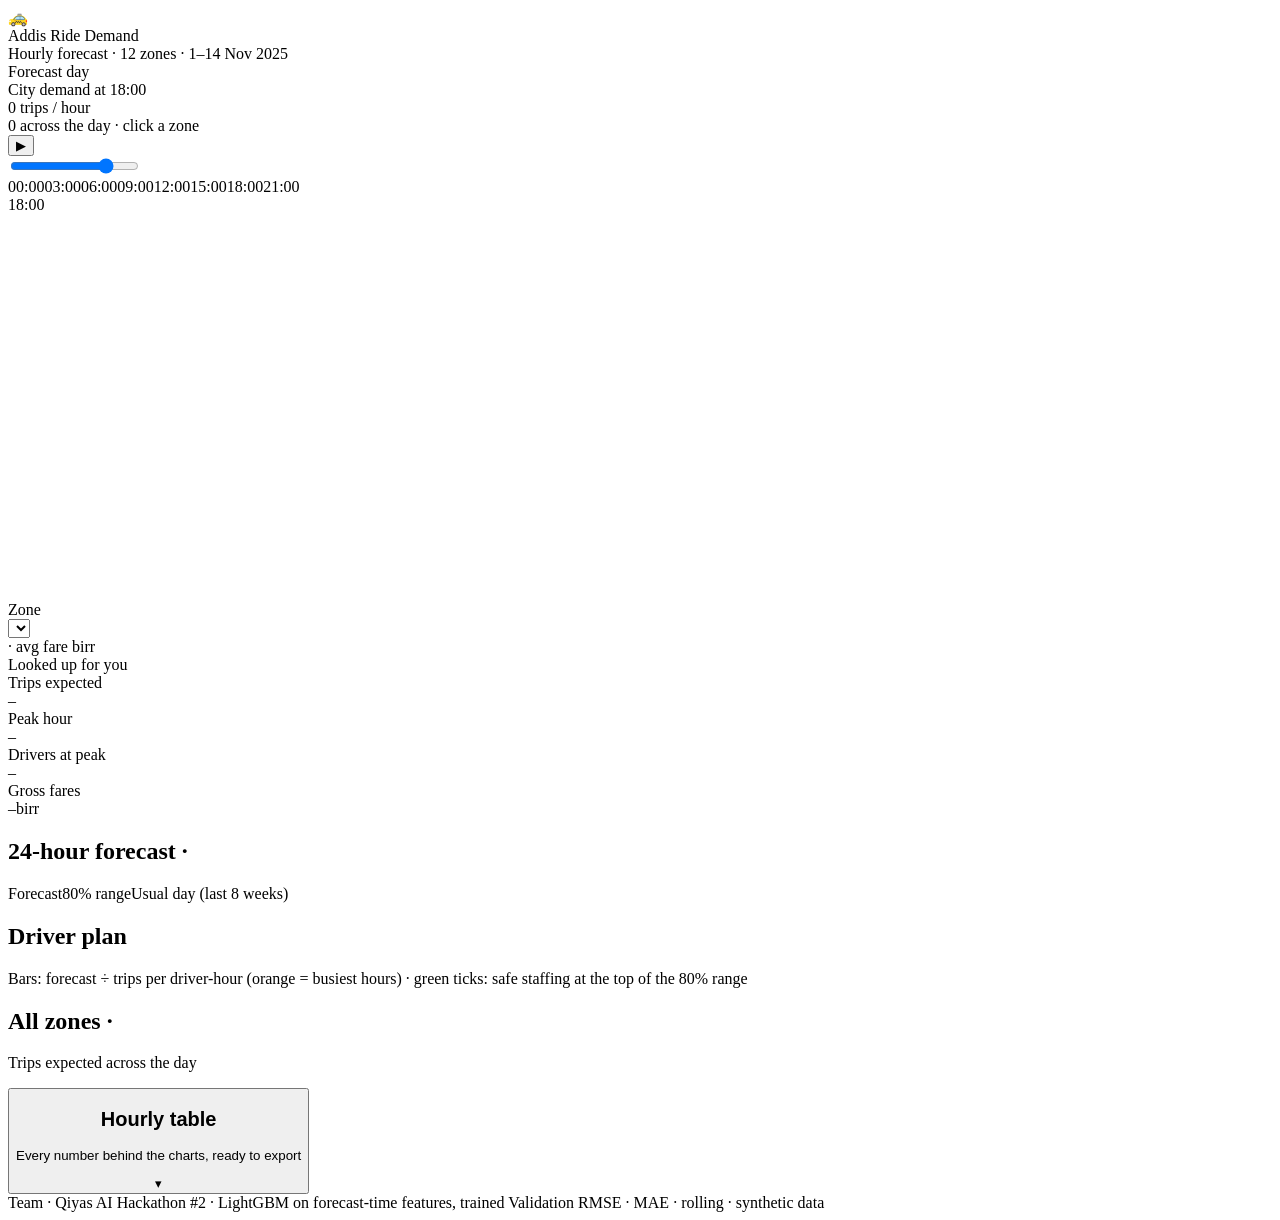
==== app/web/out/index.html @ 0a3faf9b "Demo: health route, CARTO basemap via server-side tile proxy, map style switch - /api/health and bas" ====
<!DOCTYPE html><html lang="en" class="dark"><head><meta charSet="utf-8"/><meta name="viewport" content="width=device-width, initial-scale=1"/><link rel="stylesheet" href="/_next/static/chunks/10svt0oxffymu.css" data-precedence="next"/><link rel="preload" as="script" fetchPriority="low" href="/_next/static/chunks/09lgyggnhjlha.js"/><script src="/_next/static/chunks/1xe70o59z_ja3.js" async=""></script><script src="/_next/static/chunks/1rj7ns8rte9vc.js" async=""></script><script src="/_next/static/chunks/turbopack-04xl-q75mjxiu.js" async=""></script><script src="/_next/static/chunks/3fntmmi971322.js" async=""></script><script src="/_next/static/chunks/2ctgsakmwn533.js" async=""></script><script src="/_next/static/chunks/1uyzl6hncr39u.js" async=""></script><title>Addis Ride Demand · Forecast</title><meta name="description" content="Hourly ride-hailing demand forecasts for 12 Addis Ababa zones, 1–14 November 2025 — team teamdev."/><link rel="icon" href="/icon.svg?icon.2zyyqj_5y9bek.svg" sizes="any" type="image/svg+xml"/><script src="/_next/static/chunks/0cz1d0mv5g_q7.js" noModule=""></script></head><body class="min-h-screen bg-ink-950 font-sans"><div hidden=""><!--$--><!--/$--></div><main class="bg-grid min-h-screen"><header class="sticky top-0 z-30 border-b border-white/5 bg-ink-950/70 backdrop-blur-xl"><div class="mx-auto flex max-w-[1440px] items-center gap-4 px-5 py-3.5 md:px-8"><div class="grid h-9 w-9 place-items-center rounded-xl bg-gradient-to-br from-accent to-[#ff4d6d] text-lg shadow-lg shadow-accent/30">🚕</div><div class="leading-tight"><div class="text-[15px] font-bold tracking-tight text-white">Addis Ride Demand</div><div class="text-[11px] font-medium text-slate-500">Hourly forecast · 12 zones · 1–14 Nov 2025</div></div><div class="ml-auto hidden items-center gap-2 md:flex"></div></div></header><div class="mx-auto max-w-[1440px] space-y-5 px-5 py-6 md:px-8"><section class="glass p-3"><div class="flex items-center gap-3 px-1 pb-2.5"><span class="text-[11px] font-semibold uppercase tracking-[.14em] text-slate-500">Forecast day</span></div><div class="scrollbar-thin flex gap-2 overflow-x-auto pb-1"></div></section><section class="grid gap-5 lg:grid-cols-12"><div class="glass relative min-w-0 overflow-hidden lg:col-span-7" style="min-height:520px"><div class="absolute inset-0"></div><div class="pointer-events-none absolute left-4 top-4 z-10"><div class="rounded-2xl border border-white/10 bg-ink-950/80 px-4 py-3 backdrop-blur"><div class="text-[10.5px] font-semibold uppercase tracking-[.14em] text-slate-500">City demand at <!-- -->18:00</div><div class="mt-0.5 text-2xl font-bold text-white">0<!-- --> <span class="text-sm font-medium text-slate-400">trips / hour</span></div><div class="text-xs text-slate-500">0<!-- --> across the day · click a zone</div></div></div><div class="absolute inset-x-4 bottom-4 z-10"><div class="flex items-center gap-3 rounded-2xl border border-white/10 bg-ink-950/85 px-4 py-3 backdrop-blur"><button class="grid h-9 w-9 shrink-0 place-items-center rounded-full bg-accent text-white shadow-lg shadow-accent/30 transition hover:scale-105" aria-label="Play the day">▶</button><div class="flex-1"><input type="range" min="0" max="23" class="scrub" aria-label="Hour of day" value="18"/><div class="relative mt-1 h-3 text-[10px] font-medium text-slate-500"><span class="absolute -translate-x-1/2 " style="left:calc(9px + (100% - 18px) * 0)">00:00</span><span class="absolute -translate-x-1/2 hidden sm:inline" style="left:calc(9px + (100% - 18px) * 0.13043478260869565)">03:00</span><span class="absolute -translate-x-1/2 " style="left:calc(9px + (100% - 18px) * 0.2608695652173913)">06:00</span><span class="absolute -translate-x-1/2 hidden sm:inline" style="left:calc(9px + (100% - 18px) * 0.391304347826087)">09:00</span><span class="absolute -translate-x-1/2 " style="left:calc(9px + (100% - 18px) * 0.5217391304347826)">12:00</span><span class="absolute -translate-x-1/2 hidden sm:inline" style="left:calc(9px + (100% - 18px) * 0.6521739130434783)">15:00</span><span class="absolute -translate-x-1/2 " style="left:calc(9px + (100% - 18px) * 0.782608695652174)">18:00</span><span class="absolute -translate-x-1/2 hidden sm:inline" style="left:calc(9px + (100% - 18px) * 0.9130434782608695)">21:00</span></div></div><div class="w-16 text-right text-lg font-bold tabular-nums text-white">18:00</div></div></div></div><div class="min-w-0 space-y-5 lg:col-span-5"><div class="glass p-5"><div class="flex items-start justify-between gap-4"><div><div class="text-[11px] font-semibold uppercase tracking-[.14em] text-slate-500">Zone</div><select class="-ml-1 mt-0.5 cursor-pointer rounded-lg bg-transparent px-1 text-3xl font-bold tracking-tight text-white outline-none hover:bg-white/5"></select><div class="mt-1 text-sm text-slate-400"> · avg fare <span class="font-semibold text-slate-200"> birr</span></div></div></div><div class="mt-4 border-t border-white/5 pt-4"><div class="mb-2 text-[11px] font-semibold uppercase tracking-[.14em] text-slate-500">Looked up for you</div><div class="flex flex-wrap gap-2"></div></div></div><div class="grid grid-cols-2 gap-4"><div class="glass relative overflow-hidden p-4"><div class="absolute -right-6 -top-6 h-20 w-20 rounded-full opacity-20 blur-2xl" style="background:#ff7a45"></div><div class="flex items-center gap-2 text-[11px] font-semibold uppercase tracking-[.12em] text-slate-500"><span class="h-2 w-2 rounded-full" style="background:#ff7a45"></span>Trips expected</div><div class="mt-2 text-[32px] font-bold leading-none tracking-tight text-white">–</div><div class="mt-2 text-xs text-slate-400"></div></div><div class="glass relative overflow-hidden p-4"><div class="absolute -right-6 -top-6 h-20 w-20 rounded-full opacity-20 blur-2xl" style="background:#4c9bff"></div><div class="flex items-center gap-2 text-[11px] font-semibold uppercase tracking-[.12em] text-slate-500"><span class="h-2 w-2 rounded-full" style="background:#4c9bff"></span>Peak hour</div><div class="mt-2 text-[32px] font-bold leading-none tracking-tight text-white">–</div><div class="mt-2 text-xs text-slate-400"></div></div><div class="glass relative overflow-hidden p-4"><div class="absolute -right-6 -top-6 h-20 w-20 rounded-full opacity-20 blur-2xl" style="background:#2bd4a4"></div><div class="flex items-center gap-2 text-[11px] font-semibold uppercase tracking-[.12em] text-slate-500"><span class="h-2 w-2 rounded-full" style="background:#2bd4a4"></span>Drivers at peak</div><div class="mt-2 text-[32px] font-bold leading-none tracking-tight text-white">–</div><div class="mt-2 text-xs text-slate-400"></div></div><div class="glass relative overflow-hidden p-4"><div class="absolute -right-6 -top-6 h-20 w-20 rounded-full opacity-20 blur-2xl" style="background:#a78bfa"></div><div class="flex items-center gap-2 text-[11px] font-semibold uppercase tracking-[.12em] text-slate-500"><span class="h-2 w-2 rounded-full" style="background:#a78bfa"></span>Gross fares</div><div class="mt-2 text-[32px] font-bold leading-none tracking-tight text-white">–<span class="ml-1.5 text-base font-semibold text-slate-400">birr</span></div><div class="mt-2 text-xs text-slate-400"></div></div></div></div></section><section class="glass p-5"><div class="mb-3 flex flex-wrap items-end justify-between gap-3"><div><h2 class="text-lg font-bold tracking-tight text-white">24-hour forecast · </h2><p class="text-sm text-slate-400"></p></div><div class="flex flex-wrap gap-4 text-xs text-slate-400"><span class="flex items-center gap-2"><span class="h-0.5 w-5 rounded bg-accent"></span>Forecast</span><span class="flex items-center gap-2"><span class="h-3 w-5 rounded bg-accent/25"></span>80% range</span><span class="flex items-center gap-2"><span class="h-0 w-5 border-t-2 border-dashed border-slate-400"></span>Usual day (last 8 weeks)</span></div></div></section><section class="grid gap-5 lg:grid-cols-12"><div class="glass min-w-0 p-5 lg:col-span-7"><h2 class="text-lg font-bold tracking-tight text-white">Driver plan</h2><p class="mb-3 text-sm text-slate-400">Bars: forecast ÷ <!-- --> trips per driver-hour (orange = busiest hours) ·<span class="text-mint"> green ticks</span>: safe staffing at the top of the 80% range</p></div><div class="glass min-w-0 p-5 lg:col-span-5"><h2 class="text-lg font-bold tracking-tight text-white">All zones · </h2><p class="mb-3 text-sm text-slate-400">Trips expected across the day</p><div class="space-y-1"></div></div></section><section class="glass overflow-hidden"><button class="flex w-full items-center justify-between px-5 py-4 text-left"><div><h2 class="text-lg font-bold tracking-tight text-white">Hourly table</h2><p class="text-sm text-slate-400">Every number behind the charts, ready to export</p></div><div class="flex items-center gap-3"><span class="text-slate-400">▾</span></div></button></section><footer class="flex flex-wrap items-center justify-between gap-3 px-1 pb-4 pt-2 text-xs text-slate-500"><span>Team <!-- --> · Qiyas AI Hackathon #2 · LightGBM on <!-- --> forecast-time features, trained </span><span>Validation RMSE <!-- --> · MAE <!-- --> · rolling <!-- --> · synthetic data</span></footer></div></main><!--$--><!--/$--><script src="/_next/static/chunks/09lgyggnhjlha.js" id="_R_" async=""></script><script>(self.__next_f=self.__next_f||[]).push([0])</script><script>self.__next_f.push([1,"1:\"$Sreact.fragment\"\n2:I[39756,[\"/_next/static/chunks/3fntmmi971322.js\"],\"default\"]\n3:I[37457,[\"/_next/static/chunks/3fntmmi971322.js\"],\"default\"]\n4:I[47257,[\"/_next/static/chunks/3fntmmi971322.js\"],\"ClientPageRoot\"]\n5:I[31713,[\"/_next/static/chunks/3fntmmi971322.js\",\"/_next/static/chunks/2ctgsakmwn533.js\",\"/_next/static/chunks/1uyzl6hncr39u.js\"],\"default\"]\n8:I[97367,[\"/_next/static/chunks/3fntmmi971322.js\"],\"OutletBoundary\"]\n9:\"$Sreact.suspense\"\nb:I[97367,[\"/_next/static/chunks/3fntmmi971322.js\"],\"ViewportBoundary\"]\nd:I[97367,[\"/_next/static/chunks/3fntmmi971322.js\"],\"MetadataBoundary\"]\nf:I[68027,[\"/_next/static/chunks/3fntmmi971322.js\"],\"default\",1]\n:HL[\"/_next/static/chunks/10svt0oxffymu.css\",\"style\"]\n0:{\"P\":null,\"c\":[\"\",\"\"],\"q\":\"\",\"i\":false,\"f\":[[[\"\",{\"children\":[\"__PAGE__\",{},\"$undefined\",\"$undefined\",4608]},\"$undefined\",\"$undefined\",4624],[[\"$\",\"$1\",\"c\",{\"children\":[[[\"$\",\"link\",\"0\",{\"rel\":\"stylesheet\",\"href\":\"/_next/static/chunks/10svt0oxffymu.css\",\"precedence\":\"next\",\"crossOrigin\":\"$undefined\",\"nonce\":\"$undefined\"}],[\"$\",\"script\",\"script-0\",{\"src\":\"/_next/static/chunks/3fntmmi971322.js\",\"async\":true,\"nonce\":\"$undefined\"}]],[\"$\",\"html\",null,{\"lang\":\"en\",\"className\":\"dark\",\"children\":[\"$\",\"body\",null,{\"className\":\"min-h-screen bg-ink-950 font-sans\",\"children\":[\"$\",\"$L2\",null,{\"parallelRouterKey\":\"children\",\"error\":\"$undefined\",\"errorStyles\":\"$undefined\",\"errorScripts\":\"$undefined\",\"template\":[\"$\",\"$L3\",null,{}],\"templateStyles\":\"$undefined\",\"templateScripts\":\"$undefined\",\"notFound\":[[[\"$\",\"title\",null,{\"children\":\"404: This page could not be found.\"}],[\"$\",\"div\",null,{\"style\":{\"fontFamily\":\"system-ui,\\\"Segoe UI\\\",Roboto,Helvetica,Arial,sans-serif,\\\"Apple Color Emoji\\\",\\\"Segoe UI Emoji\\\"\",\"height\":\"100vh\",\"textAlign\":\"center\",\"display\":\"flex\",\"flexDirection\":\"column\",\"alignItems\":\"center\",\"justifyContent\":\"center\"},\"children\":[\"$\",\"div\",null,{\"children\":[[\"$\",\"style\",null,{\"dangerouslySetInnerHTML\":{\"__html\":\"body{color:#000;background:#fff;margin:0}.next-error-h1{border-right:1px solid rgba(0,0,0,.3)}@media (prefers-color-scheme:dark){body{color:#fff;background:#000}.next-error-h1{border-right:1px solid rgba(255,255,255,.3)}}\"}}],[\"$\",\"h1\",null,{\"className\":\"next-error-h1\",\"style\":{\"display\":\"inline-block\",\"margin\":\"0 20px 0 0\",\"padding\":\"0 23px 0 0\",\"fontSize\":24,\"fontWeight\":500,\"verticalAlign\":\"top\",\"lineHeight\":\"49px\"},\"children\":404}],[\"$\",\"div\",null,{\"style\":{\"display\":\"inline-block\"},\"children\":[\"$\",\"h2\",null,{\"style\":{\"fontSize\":14,\"fontWeight\":400,\"lineHeight\":\"49px\",\"margin\":0},\"children\":\"This page could not be found.\"}]}]]}]}]],[]],\"forbidden\":\"$undefined\",\"unauthorized\":\"$undefined\"}]}]}]]}],{\"children\":[[\"$\",\"$1\",\"c\",{\"children\":[[\"$\",\"$L4\",null,{\"Component\":\"$5\",\"serverProvidedParams\":{\"searchParams\":{},\"params\":{},\"promises\":[\"$@6\",\"$@7\"]}}],[[\"$\",\"script\",\"script-0\",{\"src\":\"/_next/static/chunks/2ctgsakmwn533.js\",\"async\":true,\"nonce\":\"$undefined\"}],[\"$\",\"script\",\"script-1\",{\"src\":\"/_next/static/chunks/1uyzl6hncr39u.js\",\"async\":true,\"nonce\":\"$undefined\"}]],[\"$\",\"$L8\",null,{\"children\":[\"$\",\"$9\",null,{\"name\":\"Next.MetadataOutlet\",\"children\":\"$@a\"}]}]]}],{},null,false,null]},null,false,null],[\"$\",\"$1\",\"h\",{\"children\":[null,[\"$\",\"$Lb\",null,{\"children\":\"$Lc\"}],[\"$\",\"div\",null,{\"hidden\":true,\"children\":[\"$\",\"$Ld\",null,{\"children\":[\"$\",\"$9\",null,{\"name\":\"Next.Metadata\",\"children\":\"$Le\"}]}]}],null]}],false]],\"m\":\"$undefined\",\"G\":[\"$f\",[[\"$\",\"link\",\"0\",{\"rel\":\"stylesheet\",\"href\":\"/_next/static/chunks/10svt0oxffymu.css\",\"precedence\":\"next\",\"crossOrigin\":\"$undefined\",\"nonce\":\"$undefined\"}]]],\"S\":true,\"h\":null,\"r\":\"$undefined\",\"s\":\"$undefined\",\"a\":\"$undefined\",\"l\":\"$undefined\",\"p\":\"$undefined\",\"d\":\"$undefined\",\"b\":\"addis-ride-demand\"}\n6:{}\n7:\"$0:f:0:1:1:children:0:props:children:0:props:serverProvidedParams:params\"\nc:[[\"$\",\"meta\",\"0\",{\"charSet\":\"utf-8\"}],[\"$\",\"meta\",\"1\",{\"name\":\"viewport\",\"content\":\"width=device-width, initial-scale=1\"}]]\n10:I[27201,[\"/_next/static/chunks/3fntmmi971322.js\"],\"IconMark\"]\na:null\ne:[[\"$\",\"title\",\"0\",{\"children\":\"Addis Ride Demand · Forecast\"}],[\"$\",\"meta\",\"1\",{\"name\":\"description\",\"content\":\"Hourly ride-hailing demand forecasts for 12 Addis Ababa zones, 1–14 November 2025 — team teamdev.\"}],[\"$\",\"link\",\"2\",{\"rel\":\"icon\",\"href\":\"/icon.svg?icon.2zyyqj_5y9bek.svg\",\"sizes\":\"any\",\"type\":\"image/svg+xml\"}],[\"$\",\"$L10\",\"3\",{}]]\n"])</script></body></html>
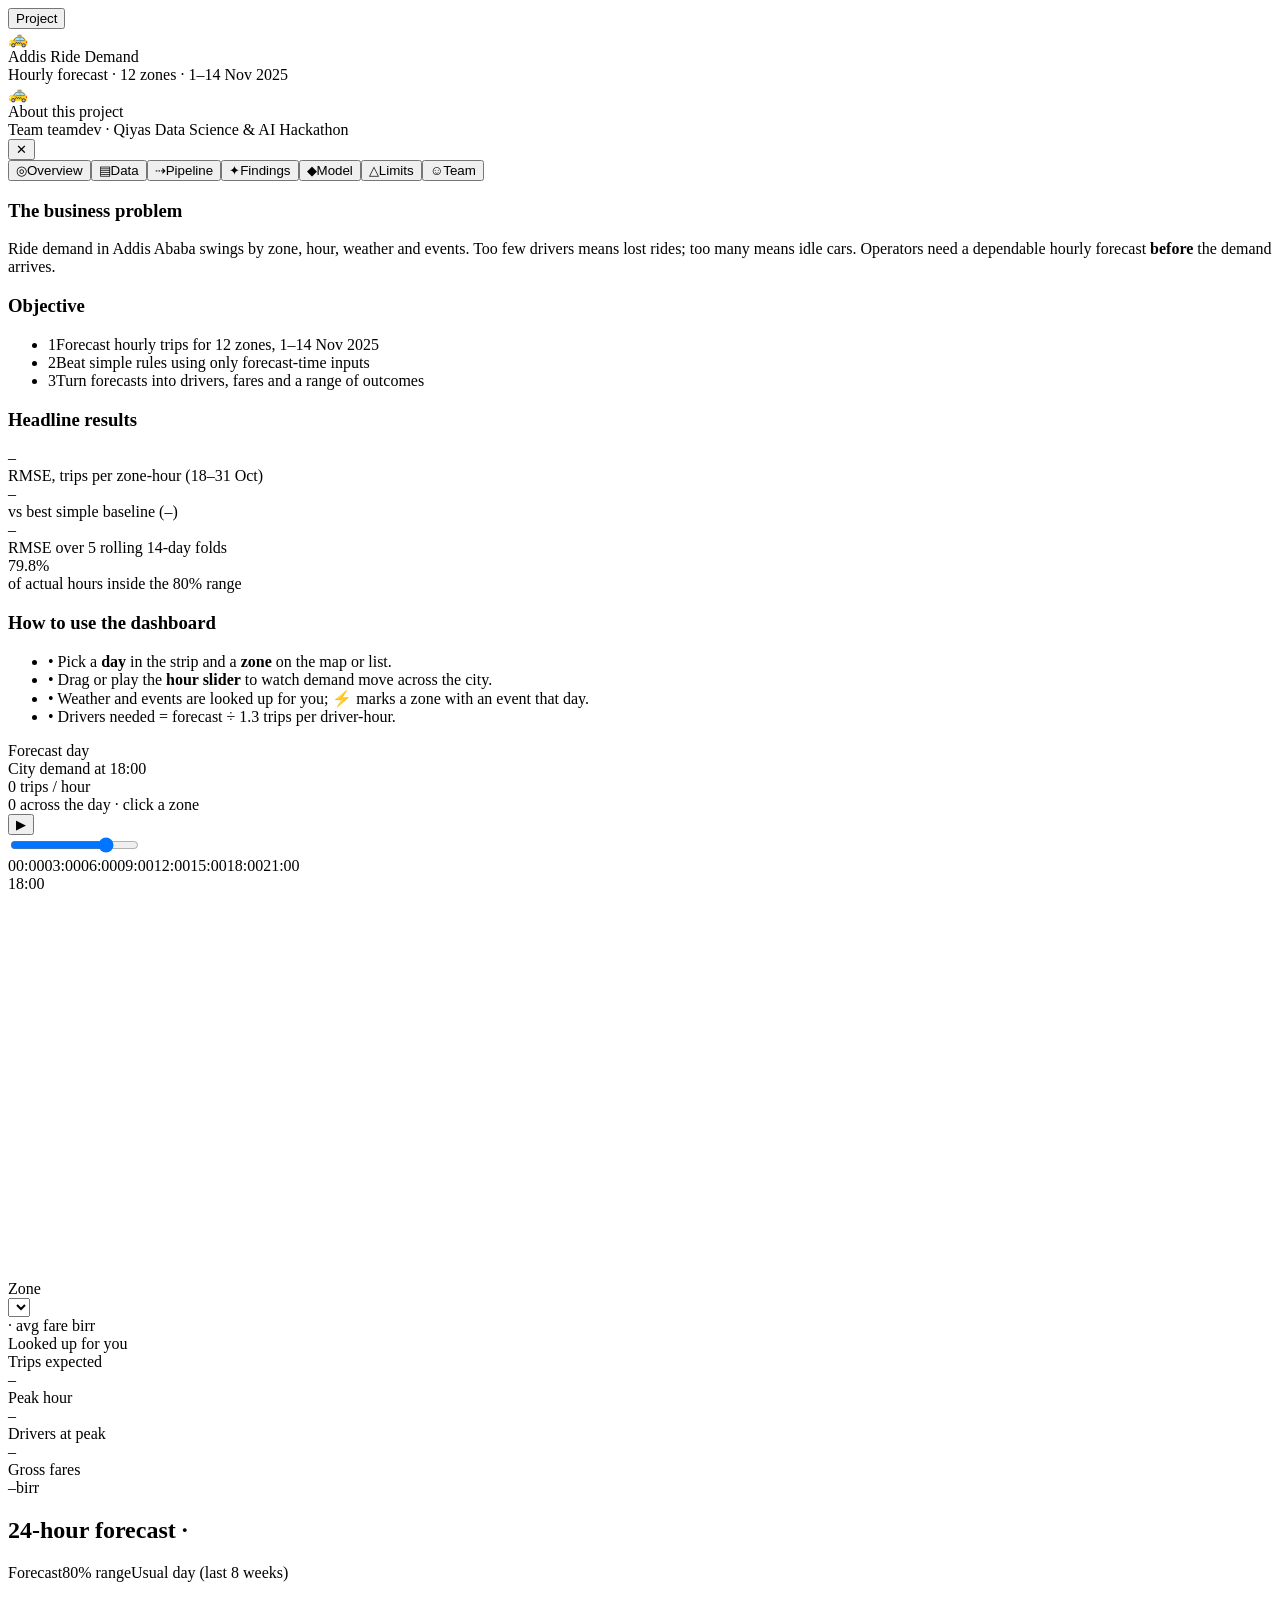
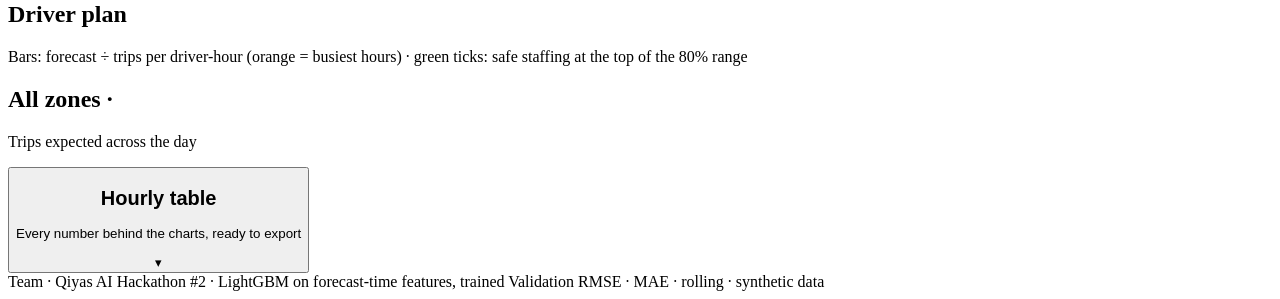
==== commit 16eb4f0f: "Add project sidebar to dashboard and harden CARTO basemap proxy - Toggleable side panel with overvie" ====
--- a/app/web/out/index.html
+++ b/app/web/out/index.html
@@ -1 +1,8 @@
-<!DOCTYPE html><html lang="en" class="dark"><head><meta charSet="utf-8"/><meta name="viewport" content="width=device-width, initial-scale=1"/><link rel="stylesheet" href="/_next/static/chunks/10svt0oxffymu.css" data-precedence="next"/><link rel="preload" as="script" fetchPriority="low" href="/_next/static/chunks/09lgyggnhjlha.js"/><script src="/_next/static/chunks/1xe70o59z_ja3.js" async=""></script><script src="/_next/static/chunks/1rj7ns8rte9vc.js" async=""></script><script src="/_next/static/chunks/turbopack-04xl-q75mjxiu.js" async=""></script><script src="/_next/static/chunks/3fntmmi971322.js" async=""></script><script src="/_next/static/chunks/2ctgsakmwn533.js" async=""></script><script src="/_next/static/chunks/1uyzl6hncr39u.js" async=""></script><title>Addis Ride Demand · Forecast</title><meta name="description" content="Hourly ride-hailing demand forecasts for 12 Addis Ababa zones, 1–14 November 2025 — team teamdev."/><link rel="icon" href="/icon.svg?icon.2zyyqj_5y9bek.svg" sizes="any" type="image/svg+xml"/><script src="/_next/static/chunks/0cz1d0mv5g_q7.js" noModule=""></script></head><body class="min-h-screen bg-ink-950 font-sans"><div hidden=""><!--$--><!--/$--></div><main class="bg-grid min-h-screen"><header class="sticky top-0 z-30 border-b border-white/5 bg-ink-950/70 backdrop-blur-xl"><div class="mx-auto flex max-w-[1440px] items-center gap-4 px-5 py-3.5 md:px-8"><div class="grid h-9 w-9 place-items-center rounded-xl bg-gradient-to-br from-accent to-[#ff4d6d] text-lg shadow-lg shadow-accent/30">🚕</div><div class="leading-tight"><div class="text-[15px] font-bold tracking-tight text-white">Addis Ride Demand</div><div class="text-[11px] font-medium text-slate-500">Hourly forecast · 12 zones · 1–14 Nov 2025</div></div><div class="ml-auto hidden items-center gap-2 md:flex"></div></div></header><div class="mx-auto max-w-[1440px] space-y-5 px-5 py-6 md:px-8"><section class="glass p-3"><div class="flex items-center gap-3 px-1 pb-2.5"><span class="text-[11px] font-semibold uppercase tracking-[.14em] text-slate-500">Forecast day</span></div><div class="scrollbar-thin flex gap-2 overflow-x-auto pb-1"></div></section><section class="grid gap-5 lg:grid-cols-12"><div class="glass relative min-w-0 overflow-hidden lg:col-span-7" style="min-height:520px"><div class="absolute inset-0"></div><div class="pointer-events-none absolute left-4 top-4 z-10"><div class="rounded-2xl border border-white/10 bg-ink-950/80 px-4 py-3 backdrop-blur"><div class="text-[10.5px] font-semibold uppercase tracking-[.14em] text-slate-500">City demand at <!-- -->18:00</div><div class="mt-0.5 text-2xl font-bold text-white">0<!-- --> <span class="text-sm font-medium text-slate-400">trips / hour</span></div><div class="text-xs text-slate-500">0<!-- --> across the day · click a zone</div></div></div><div class="absolute inset-x-4 bottom-4 z-10"><div class="flex items-center gap-3 rounded-2xl border border-white/10 bg-ink-950/85 px-4 py-3 backdrop-blur"><button class="grid h-9 w-9 shrink-0 place-items-center rounded-full bg-accent text-white shadow-lg shadow-accent/30 transition hover:scale-105" aria-label="Play the day">▶</button><div class="flex-1"><input type="range" min="0" max="23" class="scrub" aria-label="Hour of day" value="18"/><div class="relative mt-1 h-3 text-[10px] font-medium text-slate-500"><span class="absolute -translate-x-1/2 " style="left:calc(9px + (100% - 18px) * 0)">00:00</span><span class="absolute -translate-x-1/2 hidden sm:inline" style="left:calc(9px + (100% - 18px) * 0.13043478260869565)">03:00</span><span class="absolute -translate-x-1/2 " style="left:calc(9px + (100% - 18px) * 0.2608695652173913)">06:00</span><span class="absolute -translate-x-1/2 hidden sm:inline" style="left:calc(9px + (100% - 18px) * 0.391304347826087)">09:00</span><span class="absolute -translate-x-1/2 " style="left:calc(9px + (100% - 18px) * 0.5217391304347826)">12:00</span><span class="absolute -translate-x-1/2 hidden sm:inline" style="left:calc(9px + (100% - 18px) * 0.6521739130434783)">15:00</span><span class="absolute -translate-x-1/2 " style="left:calc(9px + (100% - 18px) * 0.782608695652174)">18:00</span><span class="absolute -translate-x-1/2 hidden sm:inline" style="left:calc(9px + (100% - 18px) * 0.9130434782608695)">21:00</span></div></div><div class="w-16 text-right text-lg font-bold tabular-nums text-white">18:00</div></div></div></div><div class="min-w-0 space-y-5 lg:col-span-5"><div class="glass p-5"><div class="flex items-start justify-between gap-4"><div><div class="text-[11px] font-semibold uppercase tracking-[.14em] text-slate-500">Zone</div><select class="-ml-1 mt-0.5 cursor-pointer rounded-lg bg-transparent px-1 text-3xl font-bold tracking-tight text-white outline-none hover:bg-white/5"></select><div class="mt-1 text-sm text-slate-400"> · avg fare <span class="font-semibold text-slate-200"> birr</span></div></div></div><div class="mt-4 border-t border-white/5 pt-4"><div class="mb-2 text-[11px] font-semibold uppercase tracking-[.14em] text-slate-500">Looked up for you</div><div class="flex flex-wrap gap-2"></div></div></div><div class="grid grid-cols-2 gap-4"><div class="glass relative overflow-hidden p-4"><div class="absolute -right-6 -top-6 h-20 w-20 rounded-full opacity-20 blur-2xl" style="background:#ff7a45"></div><div class="flex items-center gap-2 text-[11px] font-semibold uppercase tracking-[.12em] text-slate-500"><span class="h-2 w-2 rounded-full" style="background:#ff7a45"></span>Trips expected</div><div class="mt-2 text-[32px] font-bold leading-none tracking-tight text-white">–</div><div class="mt-2 text-xs text-slate-400"></div></div><div class="glass relative overflow-hidden p-4"><div class="absolute -right-6 -top-6 h-20 w-20 rounded-full opacity-20 blur-2xl" style="background:#4c9bff"></div><div class="flex items-center gap-2 text-[11px] font-semibold uppercase tracking-[.12em] text-slate-500"><span class="h-2 w-2 rounded-full" style="background:#4c9bff"></span>Peak hour</div><div class="mt-2 text-[32px] font-bold leading-none tracking-tight text-white">–</div><div class="mt-2 text-xs text-slate-400"></div></div><div class="glass relative overflow-hidden p-4"><div class="absolute -right-6 -top-6 h-20 w-20 rounded-full opacity-20 blur-2xl" style="background:#2bd4a4"></div><div class="flex items-center gap-2 text-[11px] font-semibold uppercase tracking-[.12em] text-slate-500"><span class="h-2 w-2 rounded-full" style="background:#2bd4a4"></span>Drivers at peak</div><div class="mt-2 text-[32px] font-bold leading-none tracking-tight text-white">–</div><div class="mt-2 text-xs text-slate-400"></div></div><div class="glass relative overflow-hidden p-4"><div class="absolute -right-6 -top-6 h-20 w-20 rounded-full opacity-20 blur-2xl" style="background:#a78bfa"></div><div class="flex items-center gap-2 text-[11px] font-semibold uppercase tracking-[.12em] text-slate-500"><span class="h-2 w-2 rounded-full" style="background:#a78bfa"></span>Gross fares</div><div class="mt-2 text-[32px] font-bold leading-none tracking-tight text-white">–<span class="ml-1.5 text-base font-semibold text-slate-400">birr</span></div><div class="mt-2 text-xs text-slate-400"></div></div></div></div></section><section class="glass p-5"><div class="mb-3 flex flex-wrap items-end justify-between gap-3"><div><h2 class="text-lg font-bold tracking-tight text-white">24-hour forecast · </h2><p class="text-sm text-slate-400"></p></div><div class="flex flex-wrap gap-4 text-xs text-slate-400"><span class="flex items-center gap-2"><span class="h-0.5 w-5 rounded bg-accent"></span>Forecast</span><span class="flex items-center gap-2"><span class="h-3 w-5 rounded bg-accent/25"></span>80% range</span><span class="flex items-center gap-2"><span class="h-0 w-5 border-t-2 border-dashed border-slate-400"></span>Usual day (last 8 weeks)</span></div></div></section><section class="grid gap-5 lg:grid-cols-12"><div class="glass min-w-0 p-5 lg:col-span-7"><h2 class="text-lg font-bold tracking-tight text-white">Driver plan</h2><p class="mb-3 text-sm text-slate-400">Bars: forecast ÷ <!-- --> trips per driver-hour (orange = busiest hours) ·<span class="text-mint"> green ticks</span>: safe staffing at the top of the 80% range</p></div><div class="glass min-w-0 p-5 lg:col-span-5"><h2 class="text-lg font-bold tracking-tight text-white">All zones · </h2><p class="mb-3 text-sm text-slate-400">Trips expected across the day</p><div class="space-y-1"></div></div></section><section class="glass overflow-hidden"><button class="flex w-full items-center justify-between px-5 py-4 text-left"><div><h2 class="text-lg font-bold tracking-tight text-white">Hourly table</h2><p class="text-sm text-slate-400">Every number behind the charts, ready to export</p></div><div class="flex items-center gap-3"><span class="text-slate-400">▾</span></div></button></section><footer class="flex flex-wrap items-center justify-between gap-3 px-1 pb-4 pt-2 text-xs text-slate-500"><span>Team <!-- --> · Qiyas AI Hackathon #2 · LightGBM on <!-- --> forecast-time features, trained </span><span>Validation RMSE <!-- --> · MAE <!-- --> · rolling <!-- --> · synthetic data</span></footer></div></main><!--$--><!--/$--><script src="/_next/static/chunks/09lgyggnhjlha.js" id="_R_" async=""></script><script>(self.__next_f=self.__next_f||[]).push([0])</script><script>self.__next_f.push([1,"1:\"$Sreact.fragment\"\n2:I[39756,[\"/_next/static/chunks/3fntmmi971322.js\"],\"default\"]\n3:I[37457,[\"/_next/static/chunks/3fntmmi971322.js\"],\"default\"]\n4:I[47257,[\"/_next/static/chunks/3fntmmi971322.js\"],\"ClientPageRoot\"]\n5:I[31713,[\"/_next/static/chunks/3fntmmi971322.js\",\"/_next/static/chunks/2ctgsakmwn533.js\",\"/_next/static/chunks/1uyzl6hncr39u.js\"],\"default\"]\n8:I[97367,[\"/_next/static/chunks/3fntmmi971322.js\"],\"OutletBoundary\"]\n9:\"$Sreact.suspense\"\nb:I[97367,[\"/_next/static/chunks/3fntmmi971322.js\"],\"ViewportBoundary\"]\nd:I[97367,[\"/_next/static/chunks/3fntmmi971322.js\"],\"MetadataBoundary\"]\nf:I[68027,[\"/_next/static/chunks/3fntmmi971322.js\"],\"default\",1]\n:HL[\"/_next/static/chunks/10svt0oxffymu.css\",\"style\"]\n0:{\"P\":null,\"c\":[\"\",\"\"],\"q\":\"\",\"i\":false,\"f\":[[[\"\",{\"children\":[\"__PAGE__\",{},\"$undefined\",\"$undefined\",4608]},\"$undefined\",\"$undefined\",4624],[[\"$\",\"$1\",\"c\",{\"children\":[[[\"$\",\"link\",\"0\",{\"rel\":\"stylesheet\",\"href\":\"/_next/static/chunks/10svt0oxffymu.css\",\"precedence\":\"next\",\"crossOrigin\":\"$undefined\",\"nonce\":\"$undefined\"}],[\"$\",\"script\",\"script-0\",{\"src\":\"/_next/static/chunks/3fntmmi971322.js\",\"async\":true,\"nonce\":\"$undefined\"}]],[\"$\",\"html\",null,{\"lang\":\"en\",\"className\":\"dark\",\"children\":[\"$\",\"body\",null,{\"className\":\"min-h-screen bg-ink-950 font-sans\",\"children\":[\"$\",\"$L2\",null,{\"parallelRouterKey\":\"children\",\"error\":\"$undefined\",\"errorStyles\":\"$undefined\",\"errorScripts\":\"$undefined\",\"template\":[\"$\",\"$L3\",null,{}],\"templateStyles\":\"$undefined\",\"templateScripts\":\"$undefined\",\"notFound\":[[[\"$\",\"title\",null,{\"children\":\"404: This page could not be found.\"}],[\"$\",\"div\",null,{\"style\":{\"fontFamily\":\"system-ui,\\\"Segoe UI\\\",Roboto,Helvetica,Arial,sans-serif,\\\"Apple Color Emoji\\\",\\\"Segoe UI Emoji\\\"\",\"height\":\"100vh\",\"textAlign\":\"center\",\"display\":\"flex\",\"flexDirection\":\"column\",\"alignItems\":\"center\",\"justifyContent\":\"center\"},\"children\":[\"$\",\"div\",null,{\"children\":[[\"$\",\"style\",null,{\"dangerouslySetInnerHTML\":{\"__html\":\"body{color:#000;background:#fff;margin:0}.next-error-h1{border-right:1px solid rgba(0,0,0,.3)}@media (prefers-color-scheme:dark){body{color:#fff;background:#000}.next-error-h1{border-right:1px solid rgba(255,255,255,.3)}}\"}}],[\"$\",\"h1\",null,{\"className\":\"next-error-h1\",\"style\":{\"display\":\"inline-block\",\"margin\":\"0 20px 0 0\",\"padding\":\"0 23px 0 0\",\"fontSize\":24,\"fontWeight\":500,\"verticalAlign\":\"top\",\"lineHeight\":\"49px\"},\"children\":404}],[\"$\",\"div\",null,{\"style\":{\"display\":\"inline-block\"},\"children\":[\"$\",\"h2\",null,{\"style\":{\"fontSize\":14,\"fontWeight\":400,\"lineHeight\":\"49px\",\"margin\":0},\"children\":\"This page could not be found.\"}]}]]}]}]],[]],\"forbidden\":\"$undefined\",\"unauthorized\":\"$undefined\"}]}]}]]}],{\"children\":[[\"$\",\"$1\",\"c\",{\"children\":[[\"$\",\"$L4\",null,{\"Component\":\"$5\",\"serverProvidedParams\":{\"searchParams\":{},\"params\":{},\"promises\":[\"$@6\",\"$@7\"]}}],[[\"$\",\"script\",\"script-0\",{\"src\":\"/_next/static/chunks/2ctgsakmwn533.js\",\"async\":true,\"nonce\":\"$undefined\"}],[\"$\",\"script\",\"script-1\",{\"src\":\"/_next/static/chunks/1uyzl6hncr39u.js\",\"async\":true,\"nonce\":\"$undefined\"}]],[\"$\",\"$L8\",null,{\"children\":[\"$\",\"$9\",null,{\"name\":\"Next.MetadataOutlet\",\"children\":\"$@a\"}]}]]}],{},null,false,null]},null,false,null],[\"$\",\"$1\",\"h\",{\"children\":[null,[\"$\",\"$Lb\",null,{\"children\":\"$Lc\"}],[\"$\",\"div\",null,{\"hidden\":true,\"children\":[\"$\",\"$Ld\",null,{\"children\":[\"$\",\"$9\",null,{\"name\":\"Next.Metadata\",\"children\":\"$Le\"}]}]}],null]}],false]],\"m\":\"$undefined\",\"G\":[\"$f\",[[\"$\",\"link\",\"0\",{\"rel\":\"stylesheet\",\"href\":\"/_next/static/chunks/10svt0oxffymu.css\",\"precedence\":\"next\",\"crossOrigin\":\"$undefined\",\"nonce\":\"$undefined\"}]]],\"S\":true,\"h\":null,\"r\":\"$undefined\",\"s\":\"$undefined\",\"a\":\"$undefined\",\"l\":\"$undefined\",\"p\":\"$undefined\",\"d\":\"$undefined\",\"b\":\"addis-ride-demand\"}\n6:{}\n7:\"$0:f:0:1:1:children:0:props:children:0:props:serverProvidedParams:params\"\nc:[[\"$\",\"meta\",\"0\",{\"charSet\":\"utf-8\"}],[\"$\",\"meta\",\"1\",{\"name\":\"viewport\",\"content\":\"width=device-width, initial-scale=1\"}]]\n10:I[27201,[\"/_next/static/chunks/3fntmmi971322.js\"],\"IconMark\"]\na:null\ne:[[\"$\",\"title\",\"0\",{\"children\":\"Addis Ride Demand · Forecast\"}],[\"$\",\"meta\",\"1\",{\"name\":\"description\",\"content\":\"Hourly ride-hailing demand forecasts for 12 Addis Ababa zones, 1–14 November 2025 — team teamdev.\"}],[\"$\",\"link\",\"2\",{\"rel\":\"icon\",\"href\":\"/icon.svg?icon.2zyyqj_5y9bek.svg\",\"sizes\":\"any\",\"type\":\"image/svg+xml\"}],[\"$\",\"$L10\",\"3\",{}]]\n"])</script></body></html>+<!DOCTYPE html><html lang="en" class="dark"><head><meta charSet="utf-8"/><meta name="viewport" content="width=device-width, initial-scale=1"/><link rel="stylesheet" href="/_next/static/chunks/05_ipow-1vtn0.css" data-precedence="next"/><link rel="preload" as="script" fetchPriority="low" href="/_next/static/chunks/09lgyggnhjlha.js"/><script src="/_next/static/chunks/1xe70o59z_ja3.js" async=""></script><script src="/_next/static/chunks/1rj7ns8rte9vc.js" async=""></script><script src="/_next/static/chunks/turbopack-04xl-q75mjxiu.js" async=""></script><script src="/_next/static/chunks/3fntmmi971322.js" async=""></script><script src="/_next/static/chunks/40pg5h2xygtnw.js" async=""></script><script src="/_next/static/chunks/00i0drva60gqd.js" async=""></script><title>Addis Ride Demand · Forecast</title><meta name="description" content="Hourly ride-hailing demand forecasts for 12 Addis Ababa zones, 1–14 November 2025 — team teamdev."/><link rel="icon" href="/icon.svg?icon.2zyyqj_5y9bek.svg" sizes="any" type="image/svg+xml"/><script src="/_next/static/chunks/0cz1d0mv5g_q7.js" noModule=""></script></head><body class="min-h-screen bg-ink-950 font-sans"><div hidden=""><!--$--><!--/$--></div><main class="bg-grid min-h-screen"><header class="sticky top-0 z-30 border-b border-white/5 bg-ink-950/70 backdrop-blur-xl"><div class="mx-auto flex max-w-[1440px] items-center gap-4 px-5 py-3.5 md:px-8"><button aria-label="Open project overview" aria-expanded="false" class="group flex items-center gap-2 rounded-xl border border-white/10 bg-white/5 px-2.5 py-2 text-slate-300 transition hover:border-accent/40 hover:bg-accent/10 hover:text-white"><span class="flex flex-col gap-[3px]" aria-hidden="true"><span class="block h-[2px] w-4 rounded bg-current"></span><span class="block h-[2px] w-3 rounded bg-current"></span><span class="block h-[2px] w-4 rounded bg-current"></span></span><span class="hidden text-[12.5px] font-semibold sm:inline">Project</span></button><div class="grid h-9 w-9 place-items-center rounded-xl bg-gradient-to-br from-accent to-[#ff4d6d] text-lg shadow-lg shadow-accent/30">🚕</div><div class="leading-tight"><div class="text-[15px] font-bold tracking-tight text-white">Addis Ride Demand</div><div class="text-[11px] font-medium text-slate-500">Hourly forecast · 12 zones · 1–14 Nov 2025</div></div><div class="ml-auto hidden items-center gap-2 md:flex"></div></div></header><div aria-hidden="true" class="fixed inset-0 z-40 bg-ink-950/60 backdrop-blur-sm transition-opacity duration-300 pointer-events-none opacity-0"></div><aside role="dialog" aria-modal="true" aria-label="About this project" aria-hidden="true" class="fixed inset-y-0 left-0 z-50 flex w-full max-w-[420px] flex-col border-r border-white/10 bg-ink-900/95 shadow-2xl shadow-black/50 backdrop-blur-xl transition-transform duration-300 ease-out -translate-x-full"><div class="flex items-center gap-3 border-b border-white/5 px-5 py-4"><div class="grid h-9 w-9 place-items-center rounded-xl bg-gradient-to-br from-accent to-[#ff4d6d] text-lg">🚕</div><div class="flex-1 leading-tight"><div class="text-[15px] font-bold text-white">About this project</div><div class="text-[11px] text-slate-500">Team <!-- -->teamdev<!-- --> · Qiyas Data Science &amp; AI Hackathon</div></div><button aria-label="Close sidebar" class="grid h-8 w-8 place-items-center rounded-lg text-slate-400 hover:bg-white/10 hover:text-white">✕</button></div><nav class="scrollbar-thin flex gap-1 overflow-x-auto border-b border-white/5 px-3 py-2.5"><button aria-pressed="true" class="flex shrink-0 items-center gap-1.5 rounded-lg px-2.5 py-1.5 text-[12.5px] font-semibold transition
+                      bg-accent/15 text-accent ring-1 ring-accent/30"><span aria-hidden="true" class="text-[11px]">◎</span>Overview</button><button aria-pressed="false" class="flex shrink-0 items-center gap-1.5 rounded-lg px-2.5 py-1.5 text-[12.5px] font-semibold transition
+                      text-slate-400 hover:bg-white/5 hover:text-slate-200"><span aria-hidden="true" class="text-[11px]">▤</span>Data</button><button aria-pressed="false" class="flex shrink-0 items-center gap-1.5 rounded-lg px-2.5 py-1.5 text-[12.5px] font-semibold transition
+                      text-slate-400 hover:bg-white/5 hover:text-slate-200"><span aria-hidden="true" class="text-[11px]">⇢</span>Pipeline</button><button aria-pressed="false" class="flex shrink-0 items-center gap-1.5 rounded-lg px-2.5 py-1.5 text-[12.5px] font-semibold transition
+                      text-slate-400 hover:bg-white/5 hover:text-slate-200"><span aria-hidden="true" class="text-[11px]">✦</span>Findings</button><button aria-pressed="false" class="flex shrink-0 items-center gap-1.5 rounded-lg px-2.5 py-1.5 text-[12.5px] font-semibold transition
+                      text-slate-400 hover:bg-white/5 hover:text-slate-200"><span aria-hidden="true" class="text-[11px]">◆</span>Model</button><button aria-pressed="false" class="flex shrink-0 items-center gap-1.5 rounded-lg px-2.5 py-1.5 text-[12.5px] font-semibold transition
+                      text-slate-400 hover:bg-white/5 hover:text-slate-200"><span aria-hidden="true" class="text-[11px]">△</span>Limits</button><button aria-pressed="false" class="flex shrink-0 items-center gap-1.5 rounded-lg px-2.5 py-1.5 text-[12.5px] font-semibold transition
+                      text-slate-400 hover:bg-white/5 hover:text-slate-200"><span aria-hidden="true" class="text-[11px]">☺</span>Team</button></nav><div class="scrollbar-thin flex-1 overflow-y-auto px-5 py-5 text-sm text-slate-300"><div><h3 class="mb-2.5 mt-6 text-[11px] font-semibold uppercase tracking-[.16em] text-slate-500 first:mt-0">The business problem</h3><p class="leading-relaxed">Ride demand in Addis Ababa swings by zone, hour, weather and events. Too few drivers means lost rides; too many means idle cars. Operators need a dependable hourly forecast <b class="text-white">before</b> the demand arrives.</p><h3 class="mb-2.5 mt-6 text-[11px] font-semibold uppercase tracking-[.16em] text-slate-500 first:mt-0">Objective</h3><ul class="space-y-1.5"><li class="flex gap-2.5"><span class="mt-0.5 grid h-5 w-5 shrink-0 place-items-center rounded-full bg-accent/20 text-[11px] font-bold text-accent">1</span>Forecast hourly trips for 12 zones, 1–14 Nov 2025</li><li class="flex gap-2.5"><span class="mt-0.5 grid h-5 w-5 shrink-0 place-items-center rounded-full bg-accent/20 text-[11px] font-bold text-accent">2</span>Beat simple rules using only forecast-time inputs</li><li class="flex gap-2.5"><span class="mt-0.5 grid h-5 w-5 shrink-0 place-items-center rounded-full bg-accent/20 text-[11px] font-bold text-accent">3</span>Turn forecasts into drivers, fares and a range of outcomes</li></ul><h3 class="mb-2.5 mt-6 text-[11px] font-semibold uppercase tracking-[.16em] text-slate-500 first:mt-0">Headline results</h3><div class="grid grid-cols-2 gap-2.5"><div class="rounded-2xl border border-white/5 bg-white/[.03] p-3"><div class="text-xl font-bold tabular-nums text-accent">–</div><div class="mt-0.5 text-[11.5px] leading-snug text-slate-400">RMSE, trips per zone-hour (18–31 Oct)</div></div><div class="rounded-2xl border border-white/5 bg-white/[.03] p-3"><div class="text-xl font-bold tabular-nums text-mint">–</div><div class="mt-0.5 text-[11.5px] leading-snug text-slate-400">vs best simple baseline (–)</div></div><div class="rounded-2xl border border-white/5 bg-white/[.03] p-3"><div class="text-xl font-bold tabular-nums text-white">–</div><div class="mt-0.5 text-[11.5px] leading-snug text-slate-400">RMSE over 5 rolling 14-day folds</div></div><div class="rounded-2xl border border-white/5 bg-white/[.03] p-3"><div class="text-xl font-bold tabular-nums text-white">79.8%</div><div class="mt-0.5 text-[11.5px] leading-snug text-slate-400">of actual hours inside the 80% range</div></div></div><h3 class="mb-2.5 mt-6 text-[11px] font-semibold uppercase tracking-[.16em] text-slate-500 first:mt-0">How to use the dashboard</h3><ul class="space-y-1.5 text-[13px] text-slate-400"><li>• Pick a <b class="text-slate-200">day</b> in the strip and a <b class="text-slate-200">zone</b> on the map or list.</li><li>• Drag or play the <b class="text-slate-200">hour slider</b> to watch demand move across the city.</li><li>• Weather and events are looked up for you; ⚡ marks a zone with an event that day.</li><li>• Drivers needed = forecast ÷ <!-- -->1.3<!-- --> trips per driver-hour.</li></ul></div></div></aside><div class="mx-auto max-w-[1440px] space-y-5 px-5 py-6 md:px-8"><section class="glass p-3"><div class="flex items-center gap-3 px-1 pb-2.5"><span class="text-[11px] font-semibold uppercase tracking-[.14em] text-slate-500">Forecast day</span></div><div class="scrollbar-thin flex gap-2 overflow-x-auto pb-1"></div></section><section class="grid gap-5 lg:grid-cols-12"><div class="glass relative min-w-0 overflow-hidden lg:col-span-7" style="min-height:520px"><div class="absolute inset-0"></div><div class="pointer-events-none absolute left-4 top-4 z-10"><div class="rounded-2xl border border-white/10 bg-ink-950/80 px-4 py-3 backdrop-blur"><div class="text-[10.5px] font-semibold uppercase tracking-[.14em] text-slate-500">City demand at <!-- -->18:00</div><div class="mt-0.5 text-2xl font-bold text-white">0<!-- --> <span class="text-sm font-medium text-slate-400">trips / hour</span></div><div class="text-xs text-slate-500">0<!-- --> across the day · click a zone</div></div></div><div class="absolute inset-x-4 bottom-4 z-10"><div class="flex items-center gap-3 rounded-2xl border border-white/10 bg-ink-950/85 px-4 py-3 backdrop-blur"><button class="grid h-9 w-9 shrink-0 place-items-center rounded-full bg-accent text-white shadow-lg shadow-accent/30 transition hover:scale-105" aria-label="Play the day">▶</button><div class="flex-1"><input type="range" min="0" max="23" class="scrub" aria-label="Hour of day" value="18"/><div class="relative mt-1 h-3 text-[10px] font-medium text-slate-500"><span class="absolute -translate-x-1/2 " style="left:calc(9px + (100% - 18px) * 0)">00:00</span><span class="absolute -translate-x-1/2 hidden sm:inline" style="left:calc(9px + (100% - 18px) * 0.13043478260869565)">03:00</span><span class="absolute -translate-x-1/2 " style="left:calc(9px + (100% - 18px) * 0.2608695652173913)">06:00</span><span class="absolute -translate-x-1/2 hidden sm:inline" style="left:calc(9px + (100% - 18px) * 0.391304347826087)">09:00</span><span class="absolute -translate-x-1/2 " style="left:calc(9px + (100% - 18px) * 0.5217391304347826)">12:00</span><span class="absolute -translate-x-1/2 hidden sm:inline" style="left:calc(9px + (100% - 18px) * 0.6521739130434783)">15:00</span><span class="absolute -translate-x-1/2 " style="left:calc(9px + (100% - 18px) * 0.782608695652174)">18:00</span><span class="absolute -translate-x-1/2 hidden sm:inline" style="left:calc(9px + (100% - 18px) * 0.9130434782608695)">21:00</span></div></div><div class="w-16 text-right text-lg font-bold tabular-nums text-white">18:00</div></div></div></div><div class="min-w-0 space-y-5 lg:col-span-5"><div class="glass p-5"><div class="flex items-start justify-between gap-4"><div><div class="text-[11px] font-semibold uppercase tracking-[.14em] text-slate-500">Zone</div><select class="-ml-1 mt-0.5 cursor-pointer rounded-lg bg-transparent px-1 text-3xl font-bold tracking-tight text-white outline-none hover:bg-white/5"></select><div class="mt-1 text-sm text-slate-400"> · avg fare <span class="font-semibold text-slate-200"> birr</span></div></div></div><div class="mt-4 border-t border-white/5 pt-4"><div class="mb-2 text-[11px] font-semibold uppercase tracking-[.14em] text-slate-500">Looked up for you</div><div class="flex flex-wrap gap-2"></div></div></div><div class="grid grid-cols-2 gap-4"><div class="glass relative overflow-hidden p-4"><div class="absolute -right-6 -top-6 h-20 w-20 rounded-full opacity-20 blur-2xl" style="background:#ff7a45"></div><div class="flex items-center gap-2 text-[11px] font-semibold uppercase tracking-[.12em] text-slate-500"><span class="h-2 w-2 rounded-full" style="background:#ff7a45"></span>Trips expected</div><div class="mt-2 text-[32px] font-bold leading-none tracking-tight text-white">–</div><div class="mt-2 text-xs text-slate-400"></div></div><div class="glass relative overflow-hidden p-4"><div class="absolute -right-6 -top-6 h-20 w-20 rounded-full opacity-20 blur-2xl" style="background:#4c9bff"></div><div class="flex items-center gap-2 text-[11px] font-semibold uppercase tracking-[.12em] text-slate-500"><span class="h-2 w-2 rounded-full" style="background:#4c9bff"></span>Peak hour</div><div class="mt-2 text-[32px] font-bold leading-none tracking-tight text-white">–</div><div class="mt-2 text-xs text-slate-400"></div></div><div class="glass relative overflow-hidden p-4"><div class="absolute -right-6 -top-6 h-20 w-20 rounded-full opacity-20 blur-2xl" style="background:#2bd4a4"></div><div class="flex items-center gap-2 text-[11px] font-semibold uppercase tracking-[.12em] text-slate-500"><span class="h-2 w-2 rounded-full" style="background:#2bd4a4"></span>Drivers at peak</div><div class="mt-2 text-[32px] font-bold leading-none tracking-tight text-white">–</div><div class="mt-2 text-xs text-slate-400"></div></div><div class="glass relative overflow-hidden p-4"><div class="absolute -right-6 -top-6 h-20 w-20 rounded-full opacity-20 blur-2xl" style="background:#a78bfa"></div><div class="flex items-center gap-2 text-[11px] font-semibold uppercase tracking-[.12em] text-slate-500"><span class="h-2 w-2 rounded-full" style="background:#a78bfa"></span>Gross fares</div><div class="mt-2 text-[32px] font-bold leading-none tracking-tight text-white">–<span class="ml-1.5 text-base font-semibold text-slate-400">birr</span></div><div class="mt-2 text-xs text-slate-400"></div></div></div></div></section><section class="glass p-5"><div class="mb-3 flex flex-wrap items-end justify-between gap-3"><div><h2 class="text-lg font-bold tracking-tight text-white">24-hour forecast · </h2><p class="text-sm text-slate-400"></p></div><div class="flex flex-wrap gap-4 text-xs text-slate-400"><span class="flex items-center gap-2"><span class="h-0.5 w-5 rounded bg-accent"></span>Forecast</span><span class="flex items-center gap-2"><span class="h-3 w-5 rounded bg-accent/25"></span>80% range</span><span class="flex items-center gap-2"><span class="h-0 w-5 border-t-2 border-dashed border-slate-400"></span>Usual day (last 8 weeks)</span></div></div></section><section class="grid gap-5 lg:grid-cols-12"><div class="glass min-w-0 p-5 lg:col-span-7"><h2 class="text-lg font-bold tracking-tight text-white">Driver plan</h2><p class="mb-3 text-sm text-slate-400">Bars: forecast ÷ <!-- --> trips per driver-hour (orange = busiest hours) ·<span class="text-mint"> green ticks</span>: safe staffing at the top of the 80% range</p></div><div class="glass min-w-0 p-5 lg:col-span-5"><h2 class="text-lg font-bold tracking-tight text-white">All zones · </h2><p class="mb-3 text-sm text-slate-400">Trips expected across the day</p><div class="space-y-1"></div></div></section><section class="glass overflow-hidden"><button class="flex w-full items-center justify-between px-5 py-4 text-left"><div><h2 class="text-lg font-bold tracking-tight text-white">Hourly table</h2><p class="text-sm text-slate-400">Every number behind the charts, ready to export</p></div><div class="flex items-center gap-3"><span class="text-slate-400">▾</span></div></button></section><footer class="flex flex-wrap items-center justify-between gap-3 px-1 pb-4 pt-2 text-xs text-slate-500"><span>Team <!-- --> · Qiyas AI Hackathon #2 · LightGBM on <!-- --> forecast-time features, trained </span><span>Validation RMSE <!-- --> · MAE <!-- --> · rolling <!-- --> · synthetic data</span></footer></div></main><!--$--><!--/$--><script src="/_next/static/chunks/09lgyggnhjlha.js" id="_R_" async=""></script><script>(self.__next_f=self.__next_f||[]).push([0])</script><script>self.__next_f.push([1,"1:\"$Sreact.fragment\"\n2:I[39756,[\"/_next/static/chunks/3fntmmi971322.js\"],\"default\"]\n3:I[37457,[\"/_next/static/chunks/3fntmmi971322.js\"],\"default\"]\n4:I[47257,[\"/_next/static/chunks/3fntmmi971322.js\"],\"ClientPageRoot\"]\n5:I[31713,[\"/_next/static/chunks/3fntmmi971322.js\",\"/_next/static/chunks/40pg5h2xygtnw.js\",\"/_next/static/chunks/00i0drva60gqd.js\"],\"default\"]\n8:I[97367,[\"/_next/static/chunks/3fntmmi971322.js\"],\"OutletBoundary\"]\n9:\"$Sreact.suspense\"\nb:I[97367,[\"/_next/static/chunks/3fntmmi971322.js\"],\"ViewportBoundary\"]\nd:I[97367,[\"/_next/static/chunks/3fntmmi971322.js\"],\"MetadataBoundary\"]\nf:I[68027,[\"/_next/static/chunks/3fntmmi971322.js\"],\"default\",1]\n:HL[\"/_next/static/chunks/05_ipow-1vtn0.css\",\"style\"]\n0:{\"P\":null,\"c\":[\"\",\"\"],\"q\":\"\",\"i\":false,\"f\":[[[\"\",{\"children\":[\"__PAGE__\",{},\"$undefined\",\"$undefined\",4608]},\"$undefined\",\"$undefined\",4624],[[\"$\",\"$1\",\"c\",{\"children\":[[[\"$\",\"link\",\"0\",{\"rel\":\"stylesheet\",\"href\":\"/_next/static/chunks/05_ipow-1vtn0.css\",\"precedence\":\"next\",\"crossOrigin\":\"$undefined\",\"nonce\":\"$undefined\"}],[\"$\",\"script\",\"script-0\",{\"src\":\"/_next/static/chunks/3fntmmi971322.js\",\"async\":true,\"nonce\":\"$undefined\"}]],[\"$\",\"html\",null,{\"lang\":\"en\",\"className\":\"dark\",\"children\":[\"$\",\"body\",null,{\"className\":\"min-h-screen bg-ink-950 font-sans\",\"children\":[\"$\",\"$L2\",null,{\"parallelRouterKey\":\"children\",\"error\":\"$undefined\",\"errorStyles\":\"$undefined\",\"errorScripts\":\"$undefined\",\"template\":[\"$\",\"$L3\",null,{}],\"templateStyles\":\"$undefined\",\"templateScripts\":\"$undefined\",\"notFound\":[[[\"$\",\"title\",null,{\"children\":\"404: This page could not be found.\"}],[\"$\",\"div\",null,{\"style\":{\"fontFamily\":\"system-ui,\\\"Segoe UI\\\",Roboto,Helvetica,Arial,sans-serif,\\\"Apple Color Emoji\\\",\\\"Segoe UI Emoji\\\"\",\"height\":\"100vh\",\"textAlign\":\"center\",\"display\":\"flex\",\"flexDirection\":\"column\",\"alignItems\":\"center\",\"justifyContent\":\"center\"},\"children\":[\"$\",\"div\",null,{\"children\":[[\"$\",\"style\",null,{\"dangerouslySetInnerHTML\":{\"__html\":\"body{color:#000;background:#fff;margin:0}.next-error-h1{border-right:1px solid rgba(0,0,0,.3)}@media (prefers-color-scheme:dark){body{color:#fff;background:#000}.next-error-h1{border-right:1px solid rgba(255,255,255,.3)}}\"}}],[\"$\",\"h1\",null,{\"className\":\"next-error-h1\",\"style\":{\"display\":\"inline-block\",\"margin\":\"0 20px 0 0\",\"padding\":\"0 23px 0 0\",\"fontSize\":24,\"fontWeight\":500,\"verticalAlign\":\"top\",\"lineHeight\":\"49px\"},\"children\":404}],[\"$\",\"div\",null,{\"style\":{\"display\":\"inline-block\"},\"children\":[\"$\",\"h2\",null,{\"style\":{\"fontSize\":14,\"fontWeight\":400,\"lineHeight\":\"49px\",\"margin\":0},\"children\":\"This page could not be found.\"}]}]]}]}]],[]],\"forbidden\":\"$undefined\",\"unauthorized\":\"$undefined\"}]}]}]]}],{\"children\":[[\"$\",\"$1\",\"c\",{\"children\":[[\"$\",\"$L4\",null,{\"Component\":\"$5\",\"serverProvidedParams\":{\"searchParams\":{},\"params\":{},\"promises\":[\"$@6\",\"$@7\"]}}],[[\"$\",\"script\",\"script-0\",{\"src\":\"/_next/static/chunks/40pg5h2xygtnw.js\",\"async\":true,\"nonce\":\"$undefined\"}],[\"$\",\"script\",\"script-1\",{\"src\":\"/_next/static/chunks/00i0drva60gqd.js\",\"async\":true,\"nonce\":\"$undefined\"}]],[\"$\",\"$L8\",null,{\"children\":[\"$\",\"$9\",null,{\"name\":\"Next.MetadataOutlet\",\"children\":\"$@a\"}]}]]}],{},null,false,null]},null,false,null],[\"$\",\"$1\",\"h\",{\"children\":[null,[\"$\",\"$Lb\",null,{\"children\":\"$Lc\"}],[\"$\",\"div\",null,{\"hidden\":true,\"children\":[\"$\",\"$Ld\",null,{\"children\":[\"$\",\"$9\",null,{\"name\":\"Next.Metadata\",\"children\":\"$Le\"}]}]}],null]}],false]],\"m\":\"$undefined\",\"G\":[\"$f\",[[\"$\",\"link\",\"0\",{\"rel\":\"stylesheet\",\"href\":\"/_next/static/chunks/05_ipow-1vtn0.css\",\"precedence\":\"next\",\"crossOrigin\":\"$undefined\",\"nonce\":\"$undefined\"}]]],\"S\":true,\"h\":null,\"r\":\"$undefined\",\"s\":\"$undefined\",\"a\":\"$undefined\",\"l\":\"$undefined\",\"p\":\"$undefined\",\"d\":\"$undefined\",\"b\":\"addis-ride-demand\"}\n6:{}\n7:\"$0:f:0:1:1:children:0:props:children:0:props:serverProvidedParams:params\"\nc:[[\"$\",\"meta\",\"0\",{\"charSet\":\"utf-8\"}],[\"$\",\"meta\",\"1\",{\"name\":\"viewport\",\"content\":\"width=device-width, initial-scale=1\"}]]\n10:I[27201,[\"/_next/static/chunks/3fntmmi971322.js\"],\"IconMark\"]\na:null\ne:[[\"$\",\"title\",\"0\",{\"children\":\"Addis Ride Demand · Forecast\"}],[\"$\",\"meta\",\"1\",{\"name\":\"description\",\"content\":\"Hourly ride-hailing demand forecasts for 12 Addis Ababa zones, 1–14 November 2025 — team teamdev.\"}],[\"$\",\"link\",\"2\",{\"rel\":\"icon\",\"href\":\"/icon.svg?icon.2zyyqj_5y9bek.svg\",\"sizes\":\"any\",\"type\":\"image/svg+xml\"}],[\"$\",\"$L10\",\"3\",{}]]\n"])</script></body></html>
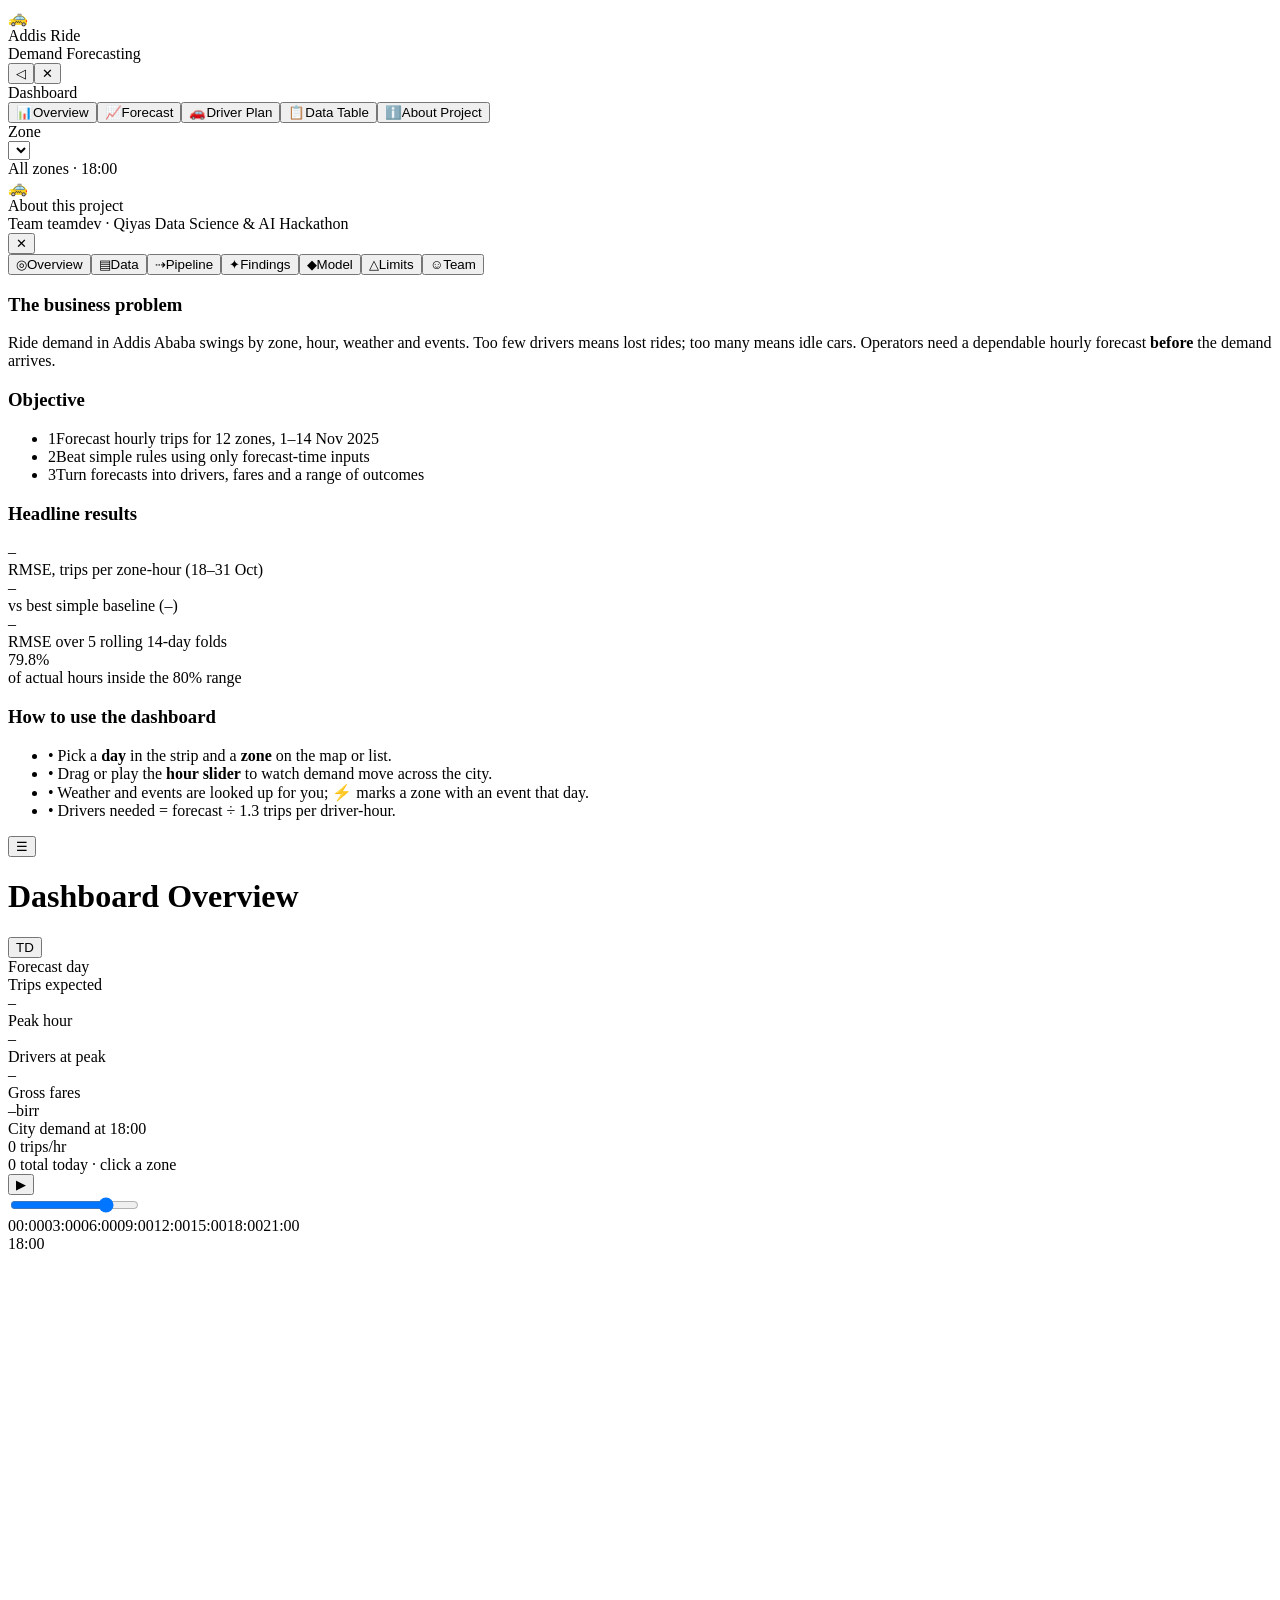
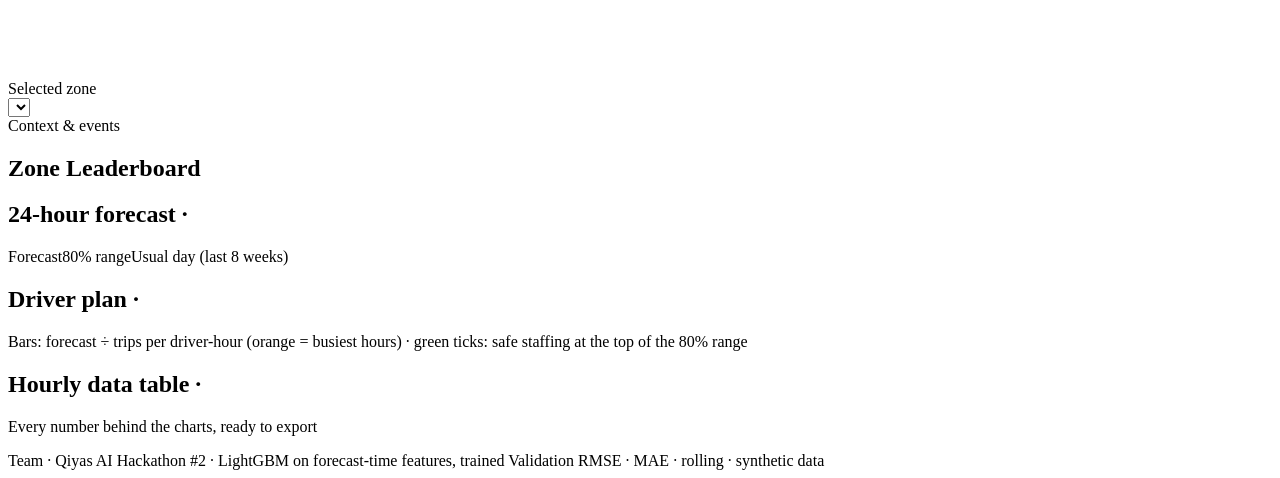
==== commit e1defd44: "Redesign dashboard with persistent left sidebar layout - Collapsible left nav: section links, zone p" ====
--- a/app/web/out/index.html
+++ b/app/web/out/index.html
@@ -1,8 +1,19 @@
-<!DOCTYPE html><html lang="en" class="dark"><head><meta charSet="utf-8"/><meta name="viewport" content="width=device-width, initial-scale=1"/><link rel="stylesheet" href="/_next/static/chunks/05_ipow-1vtn0.css" data-precedence="next"/><link rel="preload" as="script" fetchPriority="low" href="/_next/static/chunks/09lgyggnhjlha.js"/><script src="/_next/static/chunks/1xe70o59z_ja3.js" async=""></script><script src="/_next/static/chunks/1rj7ns8rte9vc.js" async=""></script><script src="/_next/static/chunks/turbopack-04xl-q75mjxiu.js" async=""></script><script src="/_next/static/chunks/3fntmmi971322.js" async=""></script><script src="/_next/static/chunks/40pg5h2xygtnw.js" async=""></script><script src="/_next/static/chunks/00i0drva60gqd.js" async=""></script><title>Addis Ride Demand · Forecast</title><meta name="description" content="Hourly ride-hailing demand forecasts for 12 Addis Ababa zones, 1–14 November 2025 — team teamdev."/><link rel="icon" href="/icon.svg?icon.2zyyqj_5y9bek.svg" sizes="any" type="image/svg+xml"/><script src="/_next/static/chunks/0cz1d0mv5g_q7.js" noModule=""></script></head><body class="min-h-screen bg-ink-950 font-sans"><div hidden=""><!--$--><!--/$--></div><main class="bg-grid min-h-screen"><header class="sticky top-0 z-30 border-b border-white/5 bg-ink-950/70 backdrop-blur-xl"><div class="mx-auto flex max-w-[1440px] items-center gap-4 px-5 py-3.5 md:px-8"><button aria-label="Open project overview" aria-expanded="false" class="group flex items-center gap-2 rounded-xl border border-white/10 bg-white/5 px-2.5 py-2 text-slate-300 transition hover:border-accent/40 hover:bg-accent/10 hover:text-white"><span class="flex flex-col gap-[3px]" aria-hidden="true"><span class="block h-[2px] w-4 rounded bg-current"></span><span class="block h-[2px] w-3 rounded bg-current"></span><span class="block h-[2px] w-4 rounded bg-current"></span></span><span class="hidden text-[12.5px] font-semibold sm:inline">Project</span></button><div class="grid h-9 w-9 place-items-center rounded-xl bg-gradient-to-br from-accent to-[#ff4d6d] text-lg shadow-lg shadow-accent/30">🚕</div><div class="leading-tight"><div class="text-[15px] font-bold tracking-tight text-white">Addis Ride Demand</div><div class="text-[11px] font-medium text-slate-500">Hourly forecast · 12 zones · 1–14 Nov 2025</div></div><div class="ml-auto hidden items-center gap-2 md:flex"></div></div></header><div aria-hidden="true" class="fixed inset-0 z-40 bg-ink-950/60 backdrop-blur-sm transition-opacity duration-300 pointer-events-none opacity-0"></div><aside role="dialog" aria-modal="true" aria-label="About this project" aria-hidden="true" class="fixed inset-y-0 left-0 z-50 flex w-full max-w-[420px] flex-col border-r border-white/10 bg-ink-900/95 shadow-2xl shadow-black/50 backdrop-blur-xl transition-transform duration-300 ease-out -translate-x-full"><div class="flex items-center gap-3 border-b border-white/5 px-5 py-4"><div class="grid h-9 w-9 place-items-center rounded-xl bg-gradient-to-br from-accent to-[#ff4d6d] text-lg">🚕</div><div class="flex-1 leading-tight"><div class="text-[15px] font-bold text-white">About this project</div><div class="text-[11px] text-slate-500">Team <!-- -->teamdev<!-- --> · Qiyas Data Science &amp; AI Hackathon</div></div><button aria-label="Close sidebar" class="grid h-8 w-8 place-items-center rounded-lg text-slate-400 hover:bg-white/10 hover:text-white">✕</button></div><nav class="scrollbar-thin flex gap-1 overflow-x-auto border-b border-white/5 px-3 py-2.5"><button aria-pressed="true" class="flex shrink-0 items-center gap-1.5 rounded-lg px-2.5 py-1.5 text-[12.5px] font-semibold transition
+<!DOCTYPE html><html lang="en" class="dark"><head><meta charSet="utf-8"/><meta name="viewport" content="width=device-width, initial-scale=1"/><link rel="stylesheet" href="/_next/static/chunks/3kfpytnu38yxo.css" data-precedence="next"/><link rel="preload" as="script" fetchPriority="low" href="/_next/static/chunks/09lgyggnhjlha.js"/><script src="/_next/static/chunks/1xe70o59z_ja3.js" async=""></script><script src="/_next/static/chunks/1rj7ns8rte9vc.js" async=""></script><script src="/_next/static/chunks/turbopack-04xl-q75mjxiu.js" async=""></script><script src="/_next/static/chunks/3fntmmi971322.js" async=""></script><script src="/_next/static/chunks/40pg5h2xygtnw.js" async=""></script><script src="/_next/static/chunks/05v5kdidunp2m.js" async=""></script><title>Addis Ride Demand · Forecast</title><meta name="description" content="Hourly ride-hailing demand forecasts for 12 Addis Ababa zones, 1–14 November 2025 — team teamdev."/><link rel="icon" href="/icon.svg?icon.2zyyqj_5y9bek.svg" sizes="any" type="image/svg+xml"/><script src="/_next/static/chunks/0cz1d0mv5g_q7.js" noModule=""></script></head><body class="min-h-screen bg-ink-950 font-sans"><div hidden=""><!--$--><!--/$--></div><div class="bg-grid flex min-h-screen"><div aria-hidden="true" class="fixed inset-0 z-40 bg-ink-950/60 backdrop-blur-sm transition-opacity lg:hidden pointer-events-none opacity-0"></div><aside aria-label="Dashboard navigation" class="fixed inset-y-0 left-0 z-40 flex flex-col border-r border-white/[.06] bg-ink-900/95 backdrop-blur-xl transition-all duration-300 ease-out
+               lg:sticky lg:top-0 lg:z-20 lg:h-screen lg:translate-x-0
+               -translate-x-full
+               w-[268px]"><div class="flex items-center gap-3 border-b border-white/[.06] py-4 px-4"><div class="grid h-11 w-11 shrink-0 place-items-center rounded-2xl bg-gradient-to-br from-accent to-[#ff4d6d] text-xl shadow-lg shadow-accent/30">🚕</div><div class="min-w-0 flex-1 leading-tight "><div class="text-[15px] font-bold tracking-tight text-white">Addis Ride</div><div class="text-[11px] font-medium text-slate-500">Demand Forecasting</div></div><button aria-label="Collapse sidebar" class="hidden h-9 w-9 shrink-0 place-items-center rounded-xl border border-white/10 text-slate-400 transition hover:bg-white/10 hover:text-white lg:grid ">◁</button><button aria-label="Close menu" class="grid h-9 w-9 shrink-0 place-items-center rounded-xl border border-white/10 text-slate-400 hover:bg-white/10 hover:text-white lg:hidden">✕</button></div><div class="scrollbar-thin flex min-h-0 flex-1 flex-col overflow-y-auto"><nav class="pt-5 px-4"><div class="px-1 pb-2 text-[10.5px] font-semibold uppercase tracking-[.16em] text-slate-500">Dashboard</div><div class="space-y-1"><button title="Overview" aria-current="true" class="flex w-full items-center gap-3 rounded-xl border px-3.5 py-2.5 text-[14px] font-semibold transition
+                            
+                            border-accent/40 bg-accent/10 text-accent shadow-[0_0_24px_-8px_rgba(255,122,69,.6)]"><span class="text-base">📊</span><span class="">Overview</span></button><button title="Forecast" class="flex w-full items-center gap-3 rounded-xl border px-3.5 py-2.5 text-[14px] font-semibold transition
+                            
+                            border-transparent text-slate-300 hover:bg-white/5 hover:text-white"><span class="text-base">📈</span><span class="">Forecast</span></button><button title="Driver Plan" class="flex w-full items-center gap-3 rounded-xl border px-3.5 py-2.5 text-[14px] font-semibold transition
+                            
+                            border-transparent text-slate-300 hover:bg-white/5 hover:text-white"><span class="text-base">🚗</span><span class="">Driver Plan</span></button><button title="Data Table" class="flex w-full items-center gap-3 rounded-xl border px-3.5 py-2.5 text-[14px] font-semibold transition
+                            
+                            border-transparent text-slate-300 hover:bg-white/5 hover:text-white"><span class="text-base">📋</span><span class="">Data Table</span></button><button title="About this project" class="flex w-full items-center gap-3 rounded-xl border border-transparent px-3.5 py-2.5 text-[14px] font-semibold text-slate-300 transition hover:bg-white/5 hover:text-white "><span class="text-base">ℹ️</span><span class="">About Project</span></button></div></nav><div class="mt-5 border-t border-white/[.06] px-4 pt-5 "><div class="px-1 pb-2 text-[10.5px] font-semibold uppercase tracking-[.16em] text-slate-500">Zone</div><select aria-label="Zone" class="w-full cursor-pointer rounded-xl border border-white/10 bg-ink-850 px-3.5 py-2.5 text-[15px] font-semibold text-white outline-none transition hover:border-white/20 focus:border-accent/60"></select></div><div class="mt-5 px-4 pb-4 "><div class="px-1 pb-2 text-[10.5px] font-semibold uppercase tracking-[.16em] text-slate-500">All zones · <!-- -->18:00</div><div class="space-y-0.5"></div></div></div></aside><div aria-hidden="true" class="fixed inset-0 z-40 bg-ink-950/60 backdrop-blur-sm transition-opacity duration-300 pointer-events-none opacity-0"></div><aside role="dialog" aria-modal="true" aria-label="About this project" aria-hidden="true" class="fixed inset-y-0 left-0 z-50 flex w-full max-w-[420px] flex-col border-r border-white/10 bg-ink-900/95 shadow-2xl shadow-black/50 backdrop-blur-xl transition-transform duration-300 ease-out -translate-x-full"><div class="flex items-center gap-3 border-b border-white/5 px-5 py-4"><div class="grid h-9 w-9 place-items-center rounded-xl bg-gradient-to-br from-accent to-[#ff4d6d] text-lg">🚕</div><div class="flex-1 leading-tight"><div class="text-[15px] font-bold text-white">About this project</div><div class="text-[11px] text-slate-500">Team <!-- -->teamdev<!-- --> · Qiyas Data Science &amp; AI Hackathon</div></div><button aria-label="Close sidebar" class="grid h-8 w-8 place-items-center rounded-lg text-slate-400 hover:bg-white/10 hover:text-white">✕</button></div><nav class="scrollbar-thin flex gap-1 overflow-x-auto border-b border-white/5 px-3 py-2.5"><button aria-pressed="true" class="flex shrink-0 items-center gap-1.5 rounded-lg px-2.5 py-1.5 text-[12.5px] font-semibold transition
                       bg-accent/15 text-accent ring-1 ring-accent/30"><span aria-hidden="true" class="text-[11px]">◎</span>Overview</button><button aria-pressed="false" class="flex shrink-0 items-center gap-1.5 rounded-lg px-2.5 py-1.5 text-[12.5px] font-semibold transition
                       text-slate-400 hover:bg-white/5 hover:text-slate-200"><span aria-hidden="true" class="text-[11px]">▤</span>Data</button><button aria-pressed="false" class="flex shrink-0 items-center gap-1.5 rounded-lg px-2.5 py-1.5 text-[12.5px] font-semibold transition
                       text-slate-400 hover:bg-white/5 hover:text-slate-200"><span aria-hidden="true" class="text-[11px]">⇢</span>Pipeline</button><button aria-pressed="false" class="flex shrink-0 items-center gap-1.5 rounded-lg px-2.5 py-1.5 text-[12.5px] font-semibold transition
                       text-slate-400 hover:bg-white/5 hover:text-slate-200"><span aria-hidden="true" class="text-[11px]">✦</span>Findings</button><button aria-pressed="false" class="flex shrink-0 items-center gap-1.5 rounded-lg px-2.5 py-1.5 text-[12.5px] font-semibold transition
                       text-slate-400 hover:bg-white/5 hover:text-slate-200"><span aria-hidden="true" class="text-[11px]">◆</span>Model</button><button aria-pressed="false" class="flex shrink-0 items-center gap-1.5 rounded-lg px-2.5 py-1.5 text-[12.5px] font-semibold transition
                       text-slate-400 hover:bg-white/5 hover:text-slate-200"><span aria-hidden="true" class="text-[11px]">△</span>Limits</button><button aria-pressed="false" class="flex shrink-0 items-center gap-1.5 rounded-lg px-2.5 py-1.5 text-[12.5px] font-semibold transition
-                      text-slate-400 hover:bg-white/5 hover:text-slate-200"><span aria-hidden="true" class="text-[11px]">☺</span>Team</button></nav><div class="scrollbar-thin flex-1 overflow-y-auto px-5 py-5 text-sm text-slate-300"><div><h3 class="mb-2.5 mt-6 text-[11px] font-semibold uppercase tracking-[.16em] text-slate-500 first:mt-0">The business problem</h3><p class="leading-relaxed">Ride demand in Addis Ababa swings by zone, hour, weather and events. Too few drivers means lost rides; too many means idle cars. Operators need a dependable hourly forecast <b class="text-white">before</b> the demand arrives.</p><h3 class="mb-2.5 mt-6 text-[11px] font-semibold uppercase tracking-[.16em] text-slate-500 first:mt-0">Objective</h3><ul class="space-y-1.5"><li class="flex gap-2.5"><span class="mt-0.5 grid h-5 w-5 shrink-0 place-items-center rounded-full bg-accent/20 text-[11px] font-bold text-accent">1</span>Forecast hourly trips for 12 zones, 1–14 Nov 2025</li><li class="flex gap-2.5"><span class="mt-0.5 grid h-5 w-5 shrink-0 place-items-center rounded-full bg-accent/20 text-[11px] font-bold text-accent">2</span>Beat simple rules using only forecast-time inputs</li><li class="flex gap-2.5"><span class="mt-0.5 grid h-5 w-5 shrink-0 place-items-center rounded-full bg-accent/20 text-[11px] font-bold text-accent">3</span>Turn forecasts into drivers, fares and a range of outcomes</li></ul><h3 class="mb-2.5 mt-6 text-[11px] font-semibold uppercase tracking-[.16em] text-slate-500 first:mt-0">Headline results</h3><div class="grid grid-cols-2 gap-2.5"><div class="rounded-2xl border border-white/5 bg-white/[.03] p-3"><div class="text-xl font-bold tabular-nums text-accent">–</div><div class="mt-0.5 text-[11.5px] leading-snug text-slate-400">RMSE, trips per zone-hour (18–31 Oct)</div></div><div class="rounded-2xl border border-white/5 bg-white/[.03] p-3"><div class="text-xl font-bold tabular-nums text-mint">–</div><div class="mt-0.5 text-[11.5px] leading-snug text-slate-400">vs best simple baseline (–)</div></div><div class="rounded-2xl border border-white/5 bg-white/[.03] p-3"><div class="text-xl font-bold tabular-nums text-white">–</div><div class="mt-0.5 text-[11.5px] leading-snug text-slate-400">RMSE over 5 rolling 14-day folds</div></div><div class="rounded-2xl border border-white/5 bg-white/[.03] p-3"><div class="text-xl font-bold tabular-nums text-white">79.8%</div><div class="mt-0.5 text-[11.5px] leading-snug text-slate-400">of actual hours inside the 80% range</div></div></div><h3 class="mb-2.5 mt-6 text-[11px] font-semibold uppercase tracking-[.16em] text-slate-500 first:mt-0">How to use the dashboard</h3><ul class="space-y-1.5 text-[13px] text-slate-400"><li>• Pick a <b class="text-slate-200">day</b> in the strip and a <b class="text-slate-200">zone</b> on the map or list.</li><li>• Drag or play the <b class="text-slate-200">hour slider</b> to watch demand move across the city.</li><li>• Weather and events are looked up for you; ⚡ marks a zone with an event that day.</li><li>• Drivers needed = forecast ÷ <!-- -->1.3<!-- --> trips per driver-hour.</li></ul></div></div></aside><div class="mx-auto max-w-[1440px] space-y-5 px-5 py-6 md:px-8"><section class="glass p-3"><div class="flex items-center gap-3 px-1 pb-2.5"><span class="text-[11px] font-semibold uppercase tracking-[.14em] text-slate-500">Forecast day</span></div><div class="scrollbar-thin flex gap-2 overflow-x-auto pb-1"></div></section><section class="grid gap-5 lg:grid-cols-12"><div class="glass relative min-w-0 overflow-hidden lg:col-span-7" style="min-height:520px"><div class="absolute inset-0"></div><div class="pointer-events-none absolute left-4 top-4 z-10"><div class="rounded-2xl border border-white/10 bg-ink-950/80 px-4 py-3 backdrop-blur"><div class="text-[10.5px] font-semibold uppercase tracking-[.14em] text-slate-500">City demand at <!-- -->18:00</div><div class="mt-0.5 text-2xl font-bold text-white">0<!-- --> <span class="text-sm font-medium text-slate-400">trips / hour</span></div><div class="text-xs text-slate-500">0<!-- --> across the day · click a zone</div></div></div><div class="absolute inset-x-4 bottom-4 z-10"><div class="flex items-center gap-3 rounded-2xl border border-white/10 bg-ink-950/85 px-4 py-3 backdrop-blur"><button class="grid h-9 w-9 shrink-0 place-items-center rounded-full bg-accent text-white shadow-lg shadow-accent/30 transition hover:scale-105" aria-label="Play the day">▶</button><div class="flex-1"><input type="range" min="0" max="23" class="scrub" aria-label="Hour of day" value="18"/><div class="relative mt-1 h-3 text-[10px] font-medium text-slate-500"><span class="absolute -translate-x-1/2 " style="left:calc(9px + (100% - 18px) * 0)">00:00</span><span class="absolute -translate-x-1/2 hidden sm:inline" style="left:calc(9px + (100% - 18px) * 0.13043478260869565)">03:00</span><span class="absolute -translate-x-1/2 " style="left:calc(9px + (100% - 18px) * 0.2608695652173913)">06:00</span><span class="absolute -translate-x-1/2 hidden sm:inline" style="left:calc(9px + (100% - 18px) * 0.391304347826087)">09:00</span><span class="absolute -translate-x-1/2 " style="left:calc(9px + (100% - 18px) * 0.5217391304347826)">12:00</span><span class="absolute -translate-x-1/2 hidden sm:inline" style="left:calc(9px + (100% - 18px) * 0.6521739130434783)">15:00</span><span class="absolute -translate-x-1/2 " style="left:calc(9px + (100% - 18px) * 0.782608695652174)">18:00</span><span class="absolute -translate-x-1/2 hidden sm:inline" style="left:calc(9px + (100% - 18px) * 0.9130434782608695)">21:00</span></div></div><div class="w-16 text-right text-lg font-bold tabular-nums text-white">18:00</div></div></div></div><div class="min-w-0 space-y-5 lg:col-span-5"><div class="glass p-5"><div class="flex items-start justify-between gap-4"><div><div class="text-[11px] font-semibold uppercase tracking-[.14em] text-slate-500">Zone</div><select class="-ml-1 mt-0.5 cursor-pointer rounded-lg bg-transparent px-1 text-3xl font-bold tracking-tight text-white outline-none hover:bg-white/5"></select><div class="mt-1 text-sm text-slate-400"> · avg fare <span class="font-semibold text-slate-200"> birr</span></div></div></div><div class="mt-4 border-t border-white/5 pt-4"><div class="mb-2 text-[11px] font-semibold uppercase tracking-[.14em] text-slate-500">Looked up for you</div><div class="flex flex-wrap gap-2"></div></div></div><div class="grid grid-cols-2 gap-4"><div class="glass relative overflow-hidden p-4"><div class="absolute -right-6 -top-6 h-20 w-20 rounded-full opacity-20 blur-2xl" style="background:#ff7a45"></div><div class="flex items-center gap-2 text-[11px] font-semibold uppercase tracking-[.12em] text-slate-500"><span class="h-2 w-2 rounded-full" style="background:#ff7a45"></span>Trips expected</div><div class="mt-2 text-[32px] font-bold leading-none tracking-tight text-white">–</div><div class="mt-2 text-xs text-slate-400"></div></div><div class="glass relative overflow-hidden p-4"><div class="absolute -right-6 -top-6 h-20 w-20 rounded-full opacity-20 blur-2xl" style="background:#4c9bff"></div><div class="flex items-center gap-2 text-[11px] font-semibold uppercase tracking-[.12em] text-slate-500"><span class="h-2 w-2 rounded-full" style="background:#4c9bff"></span>Peak hour</div><div class="mt-2 text-[32px] font-bold leading-none tracking-tight text-white">–</div><div class="mt-2 text-xs text-slate-400"></div></div><div class="glass relative overflow-hidden p-4"><div class="absolute -right-6 -top-6 h-20 w-20 rounded-full opacity-20 blur-2xl" style="background:#2bd4a4"></div><div class="flex items-center gap-2 text-[11px] font-semibold uppercase tracking-[.12em] text-slate-500"><span class="h-2 w-2 rounded-full" style="background:#2bd4a4"></span>Drivers at peak</div><div class="mt-2 text-[32px] font-bold leading-none tracking-tight text-white">–</div><div class="mt-2 text-xs text-slate-400"></div></div><div class="glass relative overflow-hidden p-4"><div class="absolute -right-6 -top-6 h-20 w-20 rounded-full opacity-20 blur-2xl" style="background:#a78bfa"></div><div class="flex items-center gap-2 text-[11px] font-semibold uppercase tracking-[.12em] text-slate-500"><span class="h-2 w-2 rounded-full" style="background:#a78bfa"></span>Gross fares</div><div class="mt-2 text-[32px] font-bold leading-none tracking-tight text-white">–<span class="ml-1.5 text-base font-semibold text-slate-400">birr</span></div><div class="mt-2 text-xs text-slate-400"></div></div></div></div></section><section class="glass p-5"><div class="mb-3 flex flex-wrap items-end justify-between gap-3"><div><h2 class="text-lg font-bold tracking-tight text-white">24-hour forecast · </h2><p class="text-sm text-slate-400"></p></div><div class="flex flex-wrap gap-4 text-xs text-slate-400"><span class="flex items-center gap-2"><span class="h-0.5 w-5 rounded bg-accent"></span>Forecast</span><span class="flex items-center gap-2"><span class="h-3 w-5 rounded bg-accent/25"></span>80% range</span><span class="flex items-center gap-2"><span class="h-0 w-5 border-t-2 border-dashed border-slate-400"></span>Usual day (last 8 weeks)</span></div></div></section><section class="grid gap-5 lg:grid-cols-12"><div class="glass min-w-0 p-5 lg:col-span-7"><h2 class="text-lg font-bold tracking-tight text-white">Driver plan</h2><p class="mb-3 text-sm text-slate-400">Bars: forecast ÷ <!-- --> trips per driver-hour (orange = busiest hours) ·<span class="text-mint"> green ticks</span>: safe staffing at the top of the 80% range</p></div><div class="glass min-w-0 p-5 lg:col-span-5"><h2 class="text-lg font-bold tracking-tight text-white">All zones · </h2><p class="mb-3 text-sm text-slate-400">Trips expected across the day</p><div class="space-y-1"></div></div></section><section class="glass overflow-hidden"><button class="flex w-full items-center justify-between px-5 py-4 text-left"><div><h2 class="text-lg font-bold tracking-tight text-white">Hourly table</h2><p class="text-sm text-slate-400">Every number behind the charts, ready to export</p></div><div class="flex items-center gap-3"><span class="text-slate-400">▾</span></div></button></section><footer class="flex flex-wrap items-center justify-between gap-3 px-1 pb-4 pt-2 text-xs text-slate-500"><span>Team <!-- --> · Qiyas AI Hackathon #2 · LightGBM on <!-- --> forecast-time features, trained </span><span>Validation RMSE <!-- --> · MAE <!-- --> · rolling <!-- --> · synthetic data</span></footer></div></main><!--$--><!--/$--><script src="/_next/static/chunks/09lgyggnhjlha.js" id="_R_" async=""></script><script>(self.__next_f=self.__next_f||[]).push([0])</script><script>self.__next_f.push([1,"1:\"$Sreact.fragment\"\n2:I[39756,[\"/_next/static/chunks/3fntmmi971322.js\"],\"default\"]\n3:I[37457,[\"/_next/static/chunks/3fntmmi971322.js\"],\"default\"]\n4:I[47257,[\"/_next/static/chunks/3fntmmi971322.js\"],\"ClientPageRoot\"]\n5:I[31713,[\"/_next/static/chunks/3fntmmi971322.js\",\"/_next/static/chunks/40pg5h2xygtnw.js\",\"/_next/static/chunks/00i0drva60gqd.js\"],\"default\"]\n8:I[97367,[\"/_next/static/chunks/3fntmmi971322.js\"],\"OutletBoundary\"]\n9:\"$Sreact.suspense\"\nb:I[97367,[\"/_next/static/chunks/3fntmmi971322.js\"],\"ViewportBoundary\"]\nd:I[97367,[\"/_next/static/chunks/3fntmmi971322.js\"],\"MetadataBoundary\"]\nf:I[68027,[\"/_next/static/chunks/3fntmmi971322.js\"],\"default\",1]\n:HL[\"/_next/static/chunks/05_ipow-1vtn0.css\",\"style\"]\n0:{\"P\":null,\"c\":[\"\",\"\"],\"q\":\"\",\"i\":false,\"f\":[[[\"\",{\"children\":[\"__PAGE__\",{},\"$undefined\",\"$undefined\",4608]},\"$undefined\",\"$undefined\",4624],[[\"$\",\"$1\",\"c\",{\"children\":[[[\"$\",\"link\",\"0\",{\"rel\":\"stylesheet\",\"href\":\"/_next/static/chunks/05_ipow-1vtn0.css\",\"precedence\":\"next\",\"crossOrigin\":\"$undefined\",\"nonce\":\"$undefined\"}],[\"$\",\"script\",\"script-0\",{\"src\":\"/_next/static/chunks/3fntmmi971322.js\",\"async\":true,\"nonce\":\"$undefined\"}]],[\"$\",\"html\",null,{\"lang\":\"en\",\"className\":\"dark\",\"children\":[\"$\",\"body\",null,{\"className\":\"min-h-screen bg-ink-950 font-sans\",\"children\":[\"$\",\"$L2\",null,{\"parallelRouterKey\":\"children\",\"error\":\"$undefined\",\"errorStyles\":\"$undefined\",\"errorScripts\":\"$undefined\",\"template\":[\"$\",\"$L3\",null,{}],\"templateStyles\":\"$undefined\",\"templateScripts\":\"$undefined\",\"notFound\":[[[\"$\",\"title\",null,{\"children\":\"404: This page could not be found.\"}],[\"$\",\"div\",null,{\"style\":{\"fontFamily\":\"system-ui,\\\"Segoe UI\\\",Roboto,Helvetica,Arial,sans-serif,\\\"Apple Color Emoji\\\",\\\"Segoe UI Emoji\\\"\",\"height\":\"100vh\",\"textAlign\":\"center\",\"display\":\"flex\",\"flexDirection\":\"column\",\"alignItems\":\"center\",\"justifyContent\":\"center\"},\"children\":[\"$\",\"div\",null,{\"children\":[[\"$\",\"style\",null,{\"dangerouslySetInnerHTML\":{\"__html\":\"body{color:#000;background:#fff;margin:0}.next-error-h1{border-right:1px solid rgba(0,0,0,.3)}@media (prefers-color-scheme:dark){body{color:#fff;background:#000}.next-error-h1{border-right:1px solid rgba(255,255,255,.3)}}\"}}],[\"$\",\"h1\",null,{\"className\":\"next-error-h1\",\"style\":{\"display\":\"inline-block\",\"margin\":\"0 20px 0 0\",\"padding\":\"0 23px 0 0\",\"fontSize\":24,\"fontWeight\":500,\"verticalAlign\":\"top\",\"lineHeight\":\"49px\"},\"children\":404}],[\"$\",\"div\",null,{\"style\":{\"display\":\"inline-block\"},\"children\":[\"$\",\"h2\",null,{\"style\":{\"fontSize\":14,\"fontWeight\":400,\"lineHeight\":\"49px\",\"margin\":0},\"children\":\"This page could not be found.\"}]}]]}]}]],[]],\"forbidden\":\"$undefined\",\"unauthorized\":\"$undefined\"}]}]}]]}],{\"children\":[[\"$\",\"$1\",\"c\",{\"children\":[[\"$\",\"$L4\",null,{\"Component\":\"$5\",\"serverProvidedParams\":{\"searchParams\":{},\"params\":{},\"promises\":[\"$@6\",\"$@7\"]}}],[[\"$\",\"script\",\"script-0\",{\"src\":\"/_next/static/chunks/40pg5h2xygtnw.js\",\"async\":true,\"nonce\":\"$undefined\"}],[\"$\",\"script\",\"script-1\",{\"src\":\"/_next/static/chunks/00i0drva60gqd.js\",\"async\":true,\"nonce\":\"$undefined\"}]],[\"$\",\"$L8\",null,{\"children\":[\"$\",\"$9\",null,{\"name\":\"Next.MetadataOutlet\",\"children\":\"$@a\"}]}]]}],{},null,false,null]},null,false,null],[\"$\",\"$1\",\"h\",{\"children\":[null,[\"$\",\"$Lb\",null,{\"children\":\"$Lc\"}],[\"$\",\"div\",null,{\"hidden\":true,\"children\":[\"$\",\"$Ld\",null,{\"children\":[\"$\",\"$9\",null,{\"name\":\"Next.Metadata\",\"children\":\"$Le\"}]}]}],null]}],false]],\"m\":\"$undefined\",\"G\":[\"$f\",[[\"$\",\"link\",\"0\",{\"rel\":\"stylesheet\",\"href\":\"/_next/static/chunks/05_ipow-1vtn0.css\",\"precedence\":\"next\",\"crossOrigin\":\"$undefined\",\"nonce\":\"$undefined\"}]]],\"S\":true,\"h\":null,\"r\":\"$undefined\",\"s\":\"$undefined\",\"a\":\"$undefined\",\"l\":\"$undefined\",\"p\":\"$undefined\",\"d\":\"$undefined\",\"b\":\"addis-ride-demand\"}\n6:{}\n7:\"$0:f:0:1:1:children:0:props:children:0:props:serverProvidedParams:params\"\nc:[[\"$\",\"meta\",\"0\",{\"charSet\":\"utf-8\"}],[\"$\",\"meta\",\"1\",{\"name\":\"viewport\",\"content\":\"width=device-width, initial-scale=1\"}]]\n10:I[27201,[\"/_next/static/chunks/3fntmmi971322.js\"],\"IconMark\"]\na:null\ne:[[\"$\",\"title\",\"0\",{\"children\":\"Addis Ride Demand · Forecast\"}],[\"$\",\"meta\",\"1\",{\"name\":\"description\",\"content\":\"Hourly ride-hailing demand forecasts for 12 Addis Ababa zones, 1–14 November 2025 — team teamdev.\"}],[\"$\",\"link\",\"2\",{\"rel\":\"icon\",\"href\":\"/icon.svg?icon.2zyyqj_5y9bek.svg\",\"sizes\":\"any\",\"type\":\"image/svg+xml\"}],[\"$\",\"$L10\",\"3\",{}]]\n"])</script></body></html>+                      text-slate-400 hover:bg-white/5 hover:text-slate-200"><span aria-hidden="true" class="text-[11px]">☺</span>Team</button></nav><div class="scrollbar-thin flex-1 overflow-y-auto px-5 py-5 text-sm text-slate-300"><div><h3 class="mb-2.5 mt-6 text-[11px] font-semibold uppercase tracking-[.16em] text-slate-500 first:mt-0">The business problem</h3><p class="leading-relaxed">Ride demand in Addis Ababa swings by zone, hour, weather and events. Too few drivers means lost rides; too many means idle cars. Operators need a dependable hourly forecast <b class="text-white">before</b> the demand arrives.</p><h3 class="mb-2.5 mt-6 text-[11px] font-semibold uppercase tracking-[.16em] text-slate-500 first:mt-0">Objective</h3><ul class="space-y-1.5"><li class="flex gap-2.5"><span class="mt-0.5 grid h-5 w-5 shrink-0 place-items-center rounded-full bg-accent/20 text-[11px] font-bold text-accent">1</span>Forecast hourly trips for 12 zones, 1–14 Nov 2025</li><li class="flex gap-2.5"><span class="mt-0.5 grid h-5 w-5 shrink-0 place-items-center rounded-full bg-accent/20 text-[11px] font-bold text-accent">2</span>Beat simple rules using only forecast-time inputs</li><li class="flex gap-2.5"><span class="mt-0.5 grid h-5 w-5 shrink-0 place-items-center rounded-full bg-accent/20 text-[11px] font-bold text-accent">3</span>Turn forecasts into drivers, fares and a range of outcomes</li></ul><h3 class="mb-2.5 mt-6 text-[11px] font-semibold uppercase tracking-[.16em] text-slate-500 first:mt-0">Headline results</h3><div class="grid grid-cols-2 gap-2.5"><div class="rounded-2xl border border-white/5 bg-white/[.03] p-3"><div class="text-xl font-bold tabular-nums text-accent">–</div><div class="mt-0.5 text-[11.5px] leading-snug text-slate-400">RMSE, trips per zone-hour (18–31 Oct)</div></div><div class="rounded-2xl border border-white/5 bg-white/[.03] p-3"><div class="text-xl font-bold tabular-nums text-mint">–</div><div class="mt-0.5 text-[11.5px] leading-snug text-slate-400">vs best simple baseline (–)</div></div><div class="rounded-2xl border border-white/5 bg-white/[.03] p-3"><div class="text-xl font-bold tabular-nums text-white">–</div><div class="mt-0.5 text-[11.5px] leading-snug text-slate-400">RMSE over 5 rolling 14-day folds</div></div><div class="rounded-2xl border border-white/5 bg-white/[.03] p-3"><div class="text-xl font-bold tabular-nums text-white">79.8%</div><div class="mt-0.5 text-[11.5px] leading-snug text-slate-400">of actual hours inside the 80% range</div></div></div><h3 class="mb-2.5 mt-6 text-[11px] font-semibold uppercase tracking-[.16em] text-slate-500 first:mt-0">How to use the dashboard</h3><ul class="space-y-1.5 text-[13px] text-slate-400"><li>• Pick a <b class="text-slate-200">day</b> in the strip and a <b class="text-slate-200">zone</b> on the map or list.</li><li>• Drag or play the <b class="text-slate-200">hour slider</b> to watch demand move across the city.</li><li>• Weather and events are looked up for you; ⚡ marks a zone with an event that day.</li><li>• Drivers needed = forecast ÷ <!-- -->1.3<!-- --> trips per driver-hour.</li></ul></div></div></aside><main class="min-w-0 flex-1"><header class="sticky top-0 z-30 border-b border-white/[.06] bg-ink-950/75 backdrop-blur-xl"><div class="flex items-center gap-3 px-4 py-3.5 md:px-7"><button aria-label="Open menu" class="grid h-9 w-9 shrink-0 place-items-center rounded-xl border border-white/10 bg-white/5 text-slate-300 hover:bg-white/10 lg:hidden">☰</button><div class="min-w-0 leading-tight"><h1 class="truncate text-[19px] font-bold tracking-tight text-white">Dashboard Overview</h1><div class="truncate text-[12px] font-medium text-slate-500"></div></div><div class="ml-auto flex items-center gap-2"><button aria-label="Open project overview" aria-expanded="false" title="About this project" class="grid h-9 w-9 place-items-center rounded-full bg-gradient-to-br from-accent to-violet text-[12px] font-bold text-white shadow-lg shadow-accent/20 transition hover:scale-105">TD</button></div></div></header><div class="space-y-5 px-4 py-5 md:px-7"><section id="overview" class="scroll-mt-24 space-y-5"><div class="scrollbar-thin flex items-center gap-2 overflow-x-auto pb-1"><span class="mr-1 shrink-0 text-[10.5px] font-semibold uppercase tracking-[.16em] text-slate-500">Forecast day</span></div><div class="grid grid-cols-2 gap-4 xl:grid-cols-4"><div class="glass relative overflow-hidden p-4"><div class="absolute -right-6 -top-6 h-20 w-20 rounded-full opacity-20 blur-2xl" style="background:#ff7a45"></div><div class="flex items-center gap-2 text-[11px] font-semibold uppercase tracking-[.12em] text-slate-500"><span class="h-2 w-2 rounded-full" style="background:#ff7a45"></span>Trips expected</div><div class="mt-2 text-[32px] font-bold leading-none tracking-tight text-white">–</div><div class="mt-2 text-xs text-slate-400"></div></div><div class="glass relative overflow-hidden p-4"><div class="absolute -right-6 -top-6 h-20 w-20 rounded-full opacity-20 blur-2xl" style="background:#4c9bff"></div><div class="flex items-center gap-2 text-[11px] font-semibold uppercase tracking-[.12em] text-slate-500"><span class="h-2 w-2 rounded-full" style="background:#4c9bff"></span>Peak hour</div><div class="mt-2 text-[32px] font-bold leading-none tracking-tight text-white">–</div><div class="mt-2 text-xs text-slate-400"></div></div><div class="glass relative overflow-hidden p-4"><div class="absolute -right-6 -top-6 h-20 w-20 rounded-full opacity-20 blur-2xl" style="background:#2bd4a4"></div><div class="flex items-center gap-2 text-[11px] font-semibold uppercase tracking-[.12em] text-slate-500"><span class="h-2 w-2 rounded-full" style="background:#2bd4a4"></span>Drivers at peak</div><div class="mt-2 text-[32px] font-bold leading-none tracking-tight text-white">–</div><div class="mt-2 text-xs text-slate-400"></div></div><div class="glass relative overflow-hidden p-4"><div class="absolute -right-6 -top-6 h-20 w-20 rounded-full opacity-20 blur-2xl" style="background:#a78bfa"></div><div class="flex items-center gap-2 text-[11px] font-semibold uppercase tracking-[.12em] text-slate-500"><span class="h-2 w-2 rounded-full" style="background:#a78bfa"></span>Gross fares</div><div class="mt-2 text-[32px] font-bold leading-none tracking-tight text-white">–<span class="ml-1.5 text-base font-semibold text-slate-400">birr</span></div><div class="mt-2 text-xs text-slate-400"></div></div></div><div class="grid gap-5 lg:grid-cols-12"><div class="glass relative min-w-0 overflow-hidden lg:col-span-7" style="min-height:560px"><div class="absolute inset-0"></div><div class="pointer-events-none absolute left-4 top-4 z-10"><div class="rounded-2xl border border-white/10 bg-ink-950/85 px-4 py-3 backdrop-blur"><div class="text-[10.5px] font-semibold uppercase tracking-[.14em] text-slate-500">City demand at <!-- -->18:00</div><div class="mt-0.5 text-2xl font-bold text-white">0<!-- --> <span class="text-sm font-medium text-slate-400">trips/hr</span></div><div class="text-xs text-slate-500">0<!-- --> total today · click a zone</div></div></div><div class="absolute inset-x-4 bottom-4 z-10"><div class="flex items-center gap-3 rounded-2xl border border-white/10 bg-ink-950/85 px-4 py-3 backdrop-blur"><button class="grid h-9 w-9 shrink-0 place-items-center rounded-full bg-accent text-white shadow-lg shadow-accent/30 transition hover:scale-105" aria-label="Play the day">▶</button><div class="flex-1"><input type="range" min="0" max="23" class="scrub" aria-label="Hour of day" value="18"/><div class="relative mt-1 h-3 text-[10px] font-medium text-slate-500"><span class="absolute -translate-x-1/2 " style="left:calc(9px + (100% - 18px) * 0)">00:00</span><span class="absolute -translate-x-1/2 hidden sm:inline" style="left:calc(9px + (100% - 18px) * 0.13043478260869565)">03:00</span><span class="absolute -translate-x-1/2 " style="left:calc(9px + (100% - 18px) * 0.2608695652173913)">06:00</span><span class="absolute -translate-x-1/2 hidden sm:inline" style="left:calc(9px + (100% - 18px) * 0.391304347826087)">09:00</span><span class="absolute -translate-x-1/2 " style="left:calc(9px + (100% - 18px) * 0.5217391304347826)">12:00</span><span class="absolute -translate-x-1/2 hidden sm:inline" style="left:calc(9px + (100% - 18px) * 0.6521739130434783)">15:00</span><span class="absolute -translate-x-1/2 " style="left:calc(9px + (100% - 18px) * 0.782608695652174)">18:00</span><span class="absolute -translate-x-1/2 hidden sm:inline" style="left:calc(9px + (100% - 18px) * 0.9130434782608695)">21:00</span></div></div><div class="w-16 text-right text-lg font-bold tabular-nums text-white">18:00</div></div></div></div><div class="flex min-w-0 flex-col gap-5 lg:col-span-5 lg:h-[560px]"><div class="glass shrink-0 p-5"><div class="flex items-start justify-between gap-4"><div class="min-w-0"><div class="text-[10.5px] font-semibold uppercase tracking-[.16em] text-slate-500">Selected zone</div><select aria-label="Selected zone" class="-ml-1 mt-0.5 max-w-full cursor-pointer rounded-lg bg-transparent px-1 text-[26px] font-bold tracking-tight text-white outline-none hover:bg-white/5"></select></div></div><div class="mt-4 border-t border-white/5 pt-4"><div class="mb-2 text-[10.5px] font-semibold uppercase tracking-[.16em] text-slate-500">Context &amp; events</div><div class="flex flex-wrap gap-2"></div></div></div><div class="glass flex min-h-0 flex-1 flex-col p-5"><div class="mb-2 flex items-baseline justify-between"><h2 class="text-[15px] font-bold tracking-tight text-white">Zone Leaderboard</h2><span class="text-[12px] text-slate-500"></span></div><div class="scrollbar-thin -mx-2 min-h-0 flex-1 space-y-0.5 overflow-y-auto px-2"></div></div></div></div></section><section id="forecast" class="glass scroll-mt-24 p-5"><div class="mb-3 flex flex-wrap items-end justify-between gap-3"><div><h2 class="text-lg font-bold tracking-tight text-white">24-hour forecast · </h2><p class="text-sm text-slate-400"></p></div><div class="flex flex-wrap gap-4 text-xs text-slate-400"><span class="flex items-center gap-2"><span class="h-0.5 w-5 rounded bg-accent"></span>Forecast</span><span class="flex items-center gap-2"><span class="h-3 w-5 rounded bg-accent/25"></span>80% range</span><span class="flex items-center gap-2"><span class="h-0 w-5 border-t-2 border-dashed border-slate-400"></span>Usual day (last 8 weeks)</span></div></div></section><section id="drivers" class="glass scroll-mt-24 p-5"><h2 class="text-lg font-bold tracking-tight text-white">Driver plan · </h2><p class="mb-3 text-sm text-slate-400">Bars: forecast ÷ <!-- --> trips per driver-hour (orange = busiest hours) ·<span class="text-mint"> green ticks</span>: safe staffing at the top of the 80% range</p><div class="grid gap-5 xl:grid-cols-12"><div class="min-w-0 xl:col-span-8"></div></div></section><section id="table" class="glass scroll-mt-24 overflow-hidden"><div class="flex flex-wrap items-center justify-between gap-3 px-5 py-4"><div><h2 class="text-lg font-bold tracking-tight text-white">Hourly data table · </h2><p class="text-sm text-slate-400">Every number behind the charts, ready to export</p></div></div></section><footer class="flex flex-wrap items-center justify-between gap-3 px-1 pb-4 pt-2 text-xs text-slate-500"><span>Team <!-- --> · Qiyas AI Hackathon #2 · LightGBM on <!-- --> forecast-time features, trained </span><span>Validation RMSE <!-- --> · MAE <!-- --> · rolling <!-- --> · synthetic data</span></footer></div></main></div><!--$--><!--/$--><script src="/_next/static/chunks/09lgyggnhjlha.js" id="_R_" async=""></script><script>(self.__next_f=self.__next_f||[]).push([0])</script><script>self.__next_f.push([1,"1:\"$Sreact.fragment\"\n2:I[39756,[\"/_next/static/chunks/3fntmmi971322.js\"],\"default\"]\n3:I[37457,[\"/_next/static/chunks/3fntmmi971322.js\"],\"default\"]\n4:I[47257,[\"/_next/static/chunks/3fntmmi971322.js\"],\"ClientPageRoot\"]\n5:I[31713,[\"/_next/static/chunks/3fntmmi971322.js\",\"/_next/static/chunks/40pg5h2xygtnw.js\",\"/_next/static/chunks/05v5kdidunp2m.js\"],\"default\"]\n8:I[97367,[\"/_next/static/chunks/3fntmmi971322.js\"],\"OutletBoundary\"]\n9:\"$Sreact.suspense\"\nb:I[97367,[\"/_next/static/chunks/3fntmmi971322.js\"],\"ViewportBoundary\"]\nd:I[97367,[\"/_next/static/chunks/3fntmmi971322.js\"],\"MetadataBoundary\"]\nf:I[68027,[\"/_next/static/chunks/3fntmmi971322.js\"],\"default\",1]\n:HL[\"/_next/static/chunks/3kfpytnu38yxo.css\",\"style\"]\n0:{\"P\":null,\"c\":[\"\",\"\"],\"q\":\"\",\"i\":false,\"f\":[[[\"\",{\"children\":[\"__PAGE__\",{},\"$undefined\",\"$undefined\",4608]},\"$undefined\",\"$undefined\",4624],[[\"$\",\"$1\",\"c\",{\"children\":[[[\"$\",\"link\",\"0\",{\"rel\":\"stylesheet\",\"href\":\"/_next/static/chunks/3kfpytnu38yxo.css\",\"precedence\":\"next\",\"crossOrigin\":\"$undefined\",\"nonce\":\"$undefined\"}],[\"$\",\"script\",\"script-0\",{\"src\":\"/_next/static/chunks/3fntmmi971322.js\",\"async\":true,\"nonce\":\"$undefined\"}]],[\"$\",\"html\",null,{\"lang\":\"en\",\"className\":\"dark\",\"children\":[\"$\",\"body\",null,{\"className\":\"min-h-screen bg-ink-950 font-sans\",\"children\":[\"$\",\"$L2\",null,{\"parallelRouterKey\":\"children\",\"error\":\"$undefined\",\"errorStyles\":\"$undefined\",\"errorScripts\":\"$undefined\",\"template\":[\"$\",\"$L3\",null,{}],\"templateStyles\":\"$undefined\",\"templateScripts\":\"$undefined\",\"notFound\":[[[\"$\",\"title\",null,{\"children\":\"404: This page could not be found.\"}],[\"$\",\"div\",null,{\"style\":{\"fontFamily\":\"system-ui,\\\"Segoe UI\\\",Roboto,Helvetica,Arial,sans-serif,\\\"Apple Color Emoji\\\",\\\"Segoe UI Emoji\\\"\",\"height\":\"100vh\",\"textAlign\":\"center\",\"display\":\"flex\",\"flexDirection\":\"column\",\"alignItems\":\"center\",\"justifyContent\":\"center\"},\"children\":[\"$\",\"div\",null,{\"children\":[[\"$\",\"style\",null,{\"dangerouslySetInnerHTML\":{\"__html\":\"body{color:#000;background:#fff;margin:0}.next-error-h1{border-right:1px solid rgba(0,0,0,.3)}@media (prefers-color-scheme:dark){body{color:#fff;background:#000}.next-error-h1{border-right:1px solid rgba(255,255,255,.3)}}\"}}],[\"$\",\"h1\",null,{\"className\":\"next-error-h1\",\"style\":{\"display\":\"inline-block\",\"margin\":\"0 20px 0 0\",\"padding\":\"0 23px 0 0\",\"fontSize\":24,\"fontWeight\":500,\"verticalAlign\":\"top\",\"lineHeight\":\"49px\"},\"children\":404}],[\"$\",\"div\",null,{\"style\":{\"display\":\"inline-block\"},\"children\":[\"$\",\"h2\",null,{\"style\":{\"fontSize\":14,\"fontWeight\":400,\"lineHeight\":\"49px\",\"margin\":0},\"children\":\"This page could not be found.\"}]}]]}]}]],[]],\"forbidden\":\"$undefined\",\"unauthorized\":\"$undefined\"}]}]}]]}],{\"children\":[[\"$\",\"$1\",\"c\",{\"children\":[[\"$\",\"$L4\",null,{\"Component\":\"$5\",\"serverProvidedParams\":{\"searchParams\":{},\"params\":{},\"promises\":[\"$@6\",\"$@7\"]}}],[[\"$\",\"script\",\"script-0\",{\"src\":\"/_next/static/chunks/40pg5h2xygtnw.js\",\"async\":true,\"nonce\":\"$undefined\"}],[\"$\",\"script\",\"script-1\",{\"src\":\"/_next/static/chunks/05v5kdidunp2m.js\",\"async\":true,\"nonce\":\"$undefined\"}]],[\"$\",\"$L8\",null,{\"children\":[\"$\",\"$9\",null,{\"name\":\"Next.MetadataOutlet\",\"children\":\"$@a\"}]}]]}],{},null,false,null]},null,false,null],[\"$\",\"$1\",\"h\",{\"children\":[null,[\"$\",\"$Lb\",null,{\"children\":\"$Lc\"}],[\"$\",\"div\",null,{\"hidden\":true,\"children\":[\"$\",\"$Ld\",null,{\"children\":[\"$\",\"$9\",null,{\"name\":\"Next.Metadata\",\"children\":\"$Le\"}]}]}],null]}],false]],\"m\":\"$undefined\",\"G\":[\"$f\",[[\"$\",\"link\",\"0\",{\"rel\":\"stylesheet\",\"href\":\"/_next/static/chunks/3kfpytnu38yxo.css\",\"precedence\":\"next\",\"crossOrigin\":\"$undefined\",\"nonce\":\"$undefined\"}]]],\"S\":true,\"h\":null,\"r\":\"$undefined\",\"s\":\"$undefined\",\"a\":\"$undefined\",\"l\":\"$undefined\",\"p\":\"$undefined\",\"d\":\"$undefined\",\"b\":\"addis-ride-demand\"}\n6:{}\n7:\"$0:f:0:1:1:children:0:props:children:0:props:serverProvidedParams:params\"\nc:[[\"$\",\"meta\",\"0\",{\"charSet\":\"utf-8\"}],[\"$\",\"meta\",\"1\",{\"name\":\"viewport\",\"content\":\"width=device-width, initial-scale=1\"}]]\n10:I[27201,[\"/_next/static/chunks/3fntmmi971322.js\"],\"IconMark\"]\na:null\ne:[[\"$\",\"title\",\"0\",{\"children\":\"Addis Ride Demand · Forecast\"}],[\"$\",\"meta\",\"1\",{\"name\":\"description\",\"content\":\"Hourly ride-hailing demand forecasts for 12 Addis Ababa zones, 1–14 November 2025 — team teamdev.\"}],[\"$\",\"link\",\"2\",{\"rel\":\"icon\",\"href\":\"/icon.svg?icon.2zyyqj_5y9bek.svg\",\"sizes\":\"any\",\"type\":\"image/svg+xml\"}],[\"$\",\"$L10\",\"3\",{}]]\n"])</script></body></html>
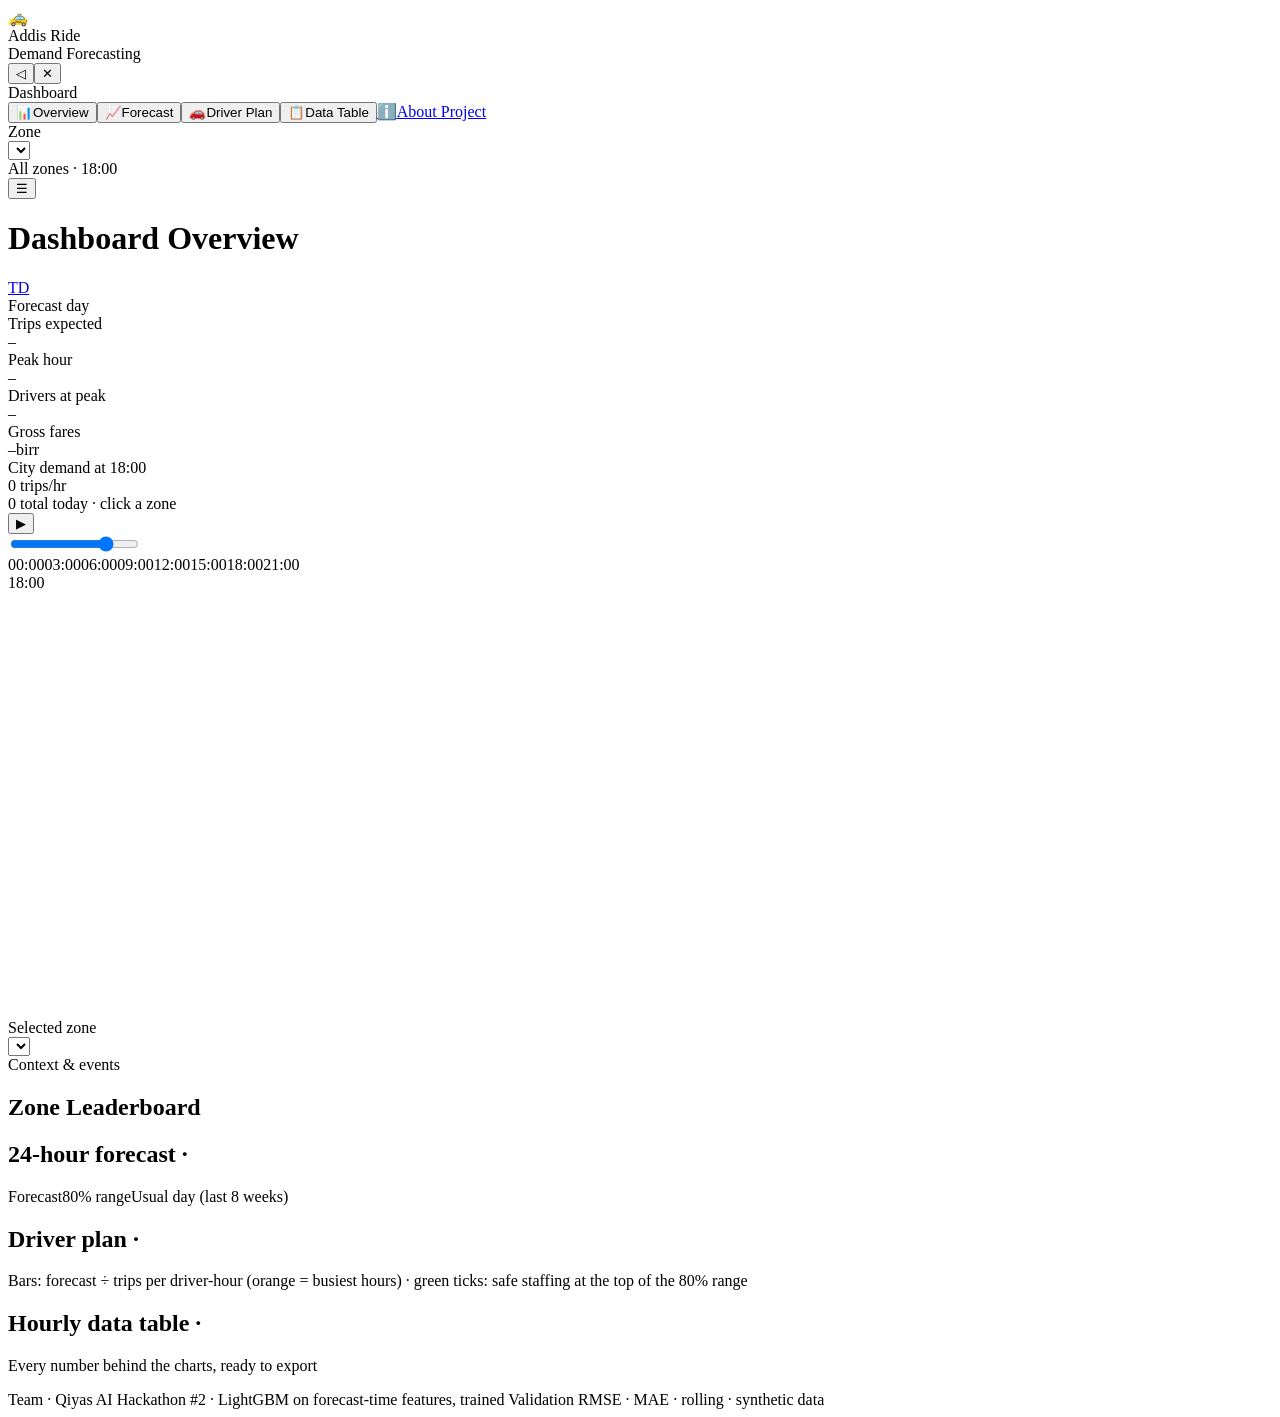
==== commit d4d44797: "Move project overview from the drawer to its own About page - New /about page with overview, data, p" ====
--- a/app/web/out/index.html
+++ b/app/web/out/index.html
@@ -1,19 +1,14 @@
-<!DOCTYPE html><html lang="en" class="dark"><head><meta charSet="utf-8"/><meta name="viewport" content="width=device-width, initial-scale=1"/><link rel="stylesheet" href="/_next/static/chunks/3kfpytnu38yxo.css" data-precedence="next"/><link rel="preload" as="script" fetchPriority="low" href="/_next/static/chunks/09lgyggnhjlha.js"/><script src="/_next/static/chunks/1xe70o59z_ja3.js" async=""></script><script src="/_next/static/chunks/1rj7ns8rte9vc.js" async=""></script><script src="/_next/static/chunks/turbopack-04xl-q75mjxiu.js" async=""></script><script src="/_next/static/chunks/3fntmmi971322.js" async=""></script><script src="/_next/static/chunks/40pg5h2xygtnw.js" async=""></script><script src="/_next/static/chunks/05v5kdidunp2m.js" async=""></script><title>Addis Ride Demand · Forecast</title><meta name="description" content="Hourly ride-hailing demand forecasts for 12 Addis Ababa zones, 1–14 November 2025 — team teamdev."/><link rel="icon" href="/icon.svg?icon.2zyyqj_5y9bek.svg" sizes="any" type="image/svg+xml"/><script src="/_next/static/chunks/0cz1d0mv5g_q7.js" noModule=""></script></head><body class="min-h-screen bg-ink-950 font-sans"><div hidden=""><!--$--><!--/$--></div><div class="bg-grid flex min-h-screen"><div aria-hidden="true" class="fixed inset-0 z-40 bg-ink-950/60 backdrop-blur-sm transition-opacity lg:hidden pointer-events-none opacity-0"></div><aside aria-label="Dashboard navigation" class="fixed inset-y-0 left-0 z-40 flex flex-col border-r border-white/[.06] bg-ink-900/95 backdrop-blur-xl transition-all duration-300 ease-out
+<!DOCTYPE html><html lang="en" class="dark"><head><meta charSet="utf-8"/><meta name="viewport" content="width=device-width, initial-scale=1"/><link rel="stylesheet" href="/_next/static/chunks/0yfqikf81fogf.css" data-precedence="next"/><link rel="preload" as="script" fetchPriority="low" href="/_next/static/chunks/09lgyggnhjlha.js"/><script src="/_next/static/chunks/1xe70o59z_ja3.js" async=""></script><script src="/_next/static/chunks/1rj7ns8rte9vc.js" async=""></script><script src="/_next/static/chunks/turbopack-04xl-q75mjxiu.js" async=""></script><script src="/_next/static/chunks/3fntmmi971322.js" async=""></script><script src="/_next/static/chunks/1m41lhb_rxk4b.js" async=""></script><script src="/_next/static/chunks/3mzq09f1b3-0z.js" async=""></script><title>Addis Ride Demand · Forecast</title><meta name="description" content="Hourly ride-hailing demand forecasts for 12 Addis Ababa zones, 1–14 November 2025 — team teamdev."/><link rel="icon" href="/icon.svg?icon.2zyyqj_5y9bek.svg" sizes="any" type="image/svg+xml"/><script src="/_next/static/chunks/0cz1d0mv5g_q7.js" noModule=""></script></head><body class="min-h-screen bg-ink-950 font-sans"><div hidden=""><!--$--><!--/$--></div><div class="bg-grid flex min-h-screen"><div aria-hidden="true" class="fixed inset-0 z-40 bg-ink-950/60 backdrop-blur-sm transition-opacity lg:hidden pointer-events-none opacity-0"></div><aside aria-label="Dashboard navigation" class="fixed inset-y-0 left-0 z-40 flex flex-col border-r border-white/[.06] bg-ink-900/95 backdrop-blur-xl transition-all duration-300 ease-out
                lg:sticky lg:top-0 lg:z-20 lg:h-screen lg:translate-x-0
                -translate-x-full
                w-[268px]"><div class="flex items-center gap-3 border-b border-white/[.06] py-4 px-4"><div class="grid h-11 w-11 shrink-0 place-items-center rounded-2xl bg-gradient-to-br from-accent to-[#ff4d6d] text-xl shadow-lg shadow-accent/30">🚕</div><div class="min-w-0 flex-1 leading-tight "><div class="text-[15px] font-bold tracking-tight text-white">Addis Ride</div><div class="text-[11px] font-medium text-slate-500">Demand Forecasting</div></div><button aria-label="Collapse sidebar" class="hidden h-9 w-9 shrink-0 place-items-center rounded-xl border border-white/10 text-slate-400 transition hover:bg-white/10 hover:text-white lg:grid ">◁</button><button aria-label="Close menu" class="grid h-9 w-9 shrink-0 place-items-center rounded-xl border border-white/10 text-slate-400 hover:bg-white/10 hover:text-white lg:hidden">✕</button></div><div class="scrollbar-thin flex min-h-0 flex-1 flex-col overflow-y-auto"><nav class="pt-5 px-4"><div class="px-1 pb-2 text-[10.5px] font-semibold uppercase tracking-[.16em] text-slate-500">Dashboard</div><div class="space-y-1"><button title="Overview" aria-current="true" class="flex w-full items-center gap-3 rounded-xl border px-3.5 py-2.5 text-[14px] font-semibold transition
-                            
-                            border-accent/40 bg-accent/10 text-accent shadow-[0_0_24px_-8px_rgba(255,122,69,.6)]"><span class="text-base">📊</span><span class="">Overview</span></button><button title="Forecast" class="flex w-full items-center gap-3 rounded-xl border px-3.5 py-2.5 text-[14px] font-semibold transition
-                            
-                            border-transparent text-slate-300 hover:bg-white/5 hover:text-white"><span class="text-base">📈</span><span class="">Forecast</span></button><button title="Driver Plan" class="flex w-full items-center gap-3 rounded-xl border px-3.5 py-2.5 text-[14px] font-semibold transition
-                            
-                            border-transparent text-slate-300 hover:bg-white/5 hover:text-white"><span class="text-base">🚗</span><span class="">Driver Plan</span></button><button title="Data Table" class="flex w-full items-center gap-3 rounded-xl border px-3.5 py-2.5 text-[14px] font-semibold transition
-                            
-                            border-transparent text-slate-300 hover:bg-white/5 hover:text-white"><span class="text-base">📋</span><span class="">Data Table</span></button><button title="About this project" class="flex w-full items-center gap-3 rounded-xl border border-transparent px-3.5 py-2.5 text-[14px] font-semibold text-slate-300 transition hover:bg-white/5 hover:text-white "><span class="text-base">ℹ️</span><span class="">About Project</span></button></div></nav><div class="mt-5 border-t border-white/[.06] px-4 pt-5 "><div class="px-1 pb-2 text-[10.5px] font-semibold uppercase tracking-[.16em] text-slate-500">Zone</div><select aria-label="Zone" class="w-full cursor-pointer rounded-xl border border-white/10 bg-ink-850 px-3.5 py-2.5 text-[15px] font-semibold text-white outline-none transition hover:border-white/20 focus:border-accent/60"></select></div><div class="mt-5 px-4 pb-4 "><div class="px-1 pb-2 text-[10.5px] font-semibold uppercase tracking-[.16em] text-slate-500">All zones · <!-- -->18:00</div><div class="space-y-0.5"></div></div></div></aside><div aria-hidden="true" class="fixed inset-0 z-40 bg-ink-950/60 backdrop-blur-sm transition-opacity duration-300 pointer-events-none opacity-0"></div><aside role="dialog" aria-modal="true" aria-label="About this project" aria-hidden="true" class="fixed inset-y-0 left-0 z-50 flex w-full max-w-[420px] flex-col border-r border-white/10 bg-ink-900/95 shadow-2xl shadow-black/50 backdrop-blur-xl transition-transform duration-300 ease-out -translate-x-full"><div class="flex items-center gap-3 border-b border-white/5 px-5 py-4"><div class="grid h-9 w-9 place-items-center rounded-xl bg-gradient-to-br from-accent to-[#ff4d6d] text-lg">🚕</div><div class="flex-1 leading-tight"><div class="text-[15px] font-bold text-white">About this project</div><div class="text-[11px] text-slate-500">Team <!-- -->teamdev<!-- --> · Qiyas Data Science &amp; AI Hackathon</div></div><button aria-label="Close sidebar" class="grid h-8 w-8 place-items-center rounded-lg text-slate-400 hover:bg-white/10 hover:text-white">✕</button></div><nav class="scrollbar-thin flex gap-1 overflow-x-auto border-b border-white/5 px-3 py-2.5"><button aria-pressed="true" class="flex shrink-0 items-center gap-1.5 rounded-lg px-2.5 py-1.5 text-[12.5px] font-semibold transition
-                      bg-accent/15 text-accent ring-1 ring-accent/30"><span aria-hidden="true" class="text-[11px]">◎</span>Overview</button><button aria-pressed="false" class="flex shrink-0 items-center gap-1.5 rounded-lg px-2.5 py-1.5 text-[12.5px] font-semibold transition
-                      text-slate-400 hover:bg-white/5 hover:text-slate-200"><span aria-hidden="true" class="text-[11px]">▤</span>Data</button><button aria-pressed="false" class="flex shrink-0 items-center gap-1.5 rounded-lg px-2.5 py-1.5 text-[12.5px] font-semibold transition
-                      text-slate-400 hover:bg-white/5 hover:text-slate-200"><span aria-hidden="true" class="text-[11px]">⇢</span>Pipeline</button><button aria-pressed="false" class="flex shrink-0 items-center gap-1.5 rounded-lg px-2.5 py-1.5 text-[12.5px] font-semibold transition
-                      text-slate-400 hover:bg-white/5 hover:text-slate-200"><span aria-hidden="true" class="text-[11px]">✦</span>Findings</button><button aria-pressed="false" class="flex shrink-0 items-center gap-1.5 rounded-lg px-2.5 py-1.5 text-[12.5px] font-semibold transition
-                      text-slate-400 hover:bg-white/5 hover:text-slate-200"><span aria-hidden="true" class="text-[11px]">◆</span>Model</button><button aria-pressed="false" class="flex shrink-0 items-center gap-1.5 rounded-lg px-2.5 py-1.5 text-[12.5px] font-semibold transition
-                      text-slate-400 hover:bg-white/5 hover:text-slate-200"><span aria-hidden="true" class="text-[11px]">△</span>Limits</button><button aria-pressed="false" class="flex shrink-0 items-center gap-1.5 rounded-lg px-2.5 py-1.5 text-[12.5px] font-semibold transition
-                      text-slate-400 hover:bg-white/5 hover:text-slate-200"><span aria-hidden="true" class="text-[11px]">☺</span>Team</button></nav><div class="scrollbar-thin flex-1 overflow-y-auto px-5 py-5 text-sm text-slate-300"><div><h3 class="mb-2.5 mt-6 text-[11px] font-semibold uppercase tracking-[.16em] text-slate-500 first:mt-0">The business problem</h3><p class="leading-relaxed">Ride demand in Addis Ababa swings by zone, hour, weather and events. Too few drivers means lost rides; too many means idle cars. Operators need a dependable hourly forecast <b class="text-white">before</b> the demand arrives.</p><h3 class="mb-2.5 mt-6 text-[11px] font-semibold uppercase tracking-[.16em] text-slate-500 first:mt-0">Objective</h3><ul class="space-y-1.5"><li class="flex gap-2.5"><span class="mt-0.5 grid h-5 w-5 shrink-0 place-items-center rounded-full bg-accent/20 text-[11px] font-bold text-accent">1</span>Forecast hourly trips for 12 zones, 1–14 Nov 2025</li><li class="flex gap-2.5"><span class="mt-0.5 grid h-5 w-5 shrink-0 place-items-center rounded-full bg-accent/20 text-[11px] font-bold text-accent">2</span>Beat simple rules using only forecast-time inputs</li><li class="flex gap-2.5"><span class="mt-0.5 grid h-5 w-5 shrink-0 place-items-center rounded-full bg-accent/20 text-[11px] font-bold text-accent">3</span>Turn forecasts into drivers, fares and a range of outcomes</li></ul><h3 class="mb-2.5 mt-6 text-[11px] font-semibold uppercase tracking-[.16em] text-slate-500 first:mt-0">Headline results</h3><div class="grid grid-cols-2 gap-2.5"><div class="rounded-2xl border border-white/5 bg-white/[.03] p-3"><div class="text-xl font-bold tabular-nums text-accent">–</div><div class="mt-0.5 text-[11.5px] leading-snug text-slate-400">RMSE, trips per zone-hour (18–31 Oct)</div></div><div class="rounded-2xl border border-white/5 bg-white/[.03] p-3"><div class="text-xl font-bold tabular-nums text-mint">–</div><div class="mt-0.5 text-[11.5px] leading-snug text-slate-400">vs best simple baseline (–)</div></div><div class="rounded-2xl border border-white/5 bg-white/[.03] p-3"><div class="text-xl font-bold tabular-nums text-white">–</div><div class="mt-0.5 text-[11.5px] leading-snug text-slate-400">RMSE over 5 rolling 14-day folds</div></div><div class="rounded-2xl border border-white/5 bg-white/[.03] p-3"><div class="text-xl font-bold tabular-nums text-white">79.8%</div><div class="mt-0.5 text-[11.5px] leading-snug text-slate-400">of actual hours inside the 80% range</div></div></div><h3 class="mb-2.5 mt-6 text-[11px] font-semibold uppercase tracking-[.16em] text-slate-500 first:mt-0">How to use the dashboard</h3><ul class="space-y-1.5 text-[13px] text-slate-400"><li>• Pick a <b class="text-slate-200">day</b> in the strip and a <b class="text-slate-200">zone</b> on the map or list.</li><li>• Drag or play the <b class="text-slate-200">hour slider</b> to watch demand move across the city.</li><li>• Weather and events are looked up for you; ⚡ marks a zone with an event that day.</li><li>• Drivers needed = forecast ÷ <!-- -->1.3<!-- --> trips per driver-hour.</li></ul></div></div></aside><main class="min-w-0 flex-1"><header class="sticky top-0 z-30 border-b border-white/[.06] bg-ink-950/75 backdrop-blur-xl"><div class="flex items-center gap-3 px-4 py-3.5 md:px-7"><button aria-label="Open menu" class="grid h-9 w-9 shrink-0 place-items-center rounded-xl border border-white/10 bg-white/5 text-slate-300 hover:bg-white/10 lg:hidden">☰</button><div class="min-w-0 leading-tight"><h1 class="truncate text-[19px] font-bold tracking-tight text-white">Dashboard Overview</h1><div class="truncate text-[12px] font-medium text-slate-500"></div></div><div class="ml-auto flex items-center gap-2"><button aria-label="Open project overview" aria-expanded="false" title="About this project" class="grid h-9 w-9 place-items-center rounded-full bg-gradient-to-br from-accent to-violet text-[12px] font-bold text-white shadow-lg shadow-accent/20 transition hover:scale-105">TD</button></div></div></header><div class="space-y-5 px-4 py-5 md:px-7"><section id="overview" class="scroll-mt-24 space-y-5"><div class="scrollbar-thin flex items-center gap-2 overflow-x-auto pb-1"><span class="mr-1 shrink-0 text-[10.5px] font-semibold uppercase tracking-[.16em] text-slate-500">Forecast day</span></div><div class="grid grid-cols-2 gap-4 xl:grid-cols-4"><div class="glass relative overflow-hidden p-4"><div class="absolute -right-6 -top-6 h-20 w-20 rounded-full opacity-20 blur-2xl" style="background:#ff7a45"></div><div class="flex items-center gap-2 text-[11px] font-semibold uppercase tracking-[.12em] text-slate-500"><span class="h-2 w-2 rounded-full" style="background:#ff7a45"></span>Trips expected</div><div class="mt-2 text-[32px] font-bold leading-none tracking-tight text-white">–</div><div class="mt-2 text-xs text-slate-400"></div></div><div class="glass relative overflow-hidden p-4"><div class="absolute -right-6 -top-6 h-20 w-20 rounded-full opacity-20 blur-2xl" style="background:#4c9bff"></div><div class="flex items-center gap-2 text-[11px] font-semibold uppercase tracking-[.12em] text-slate-500"><span class="h-2 w-2 rounded-full" style="background:#4c9bff"></span>Peak hour</div><div class="mt-2 text-[32px] font-bold leading-none tracking-tight text-white">–</div><div class="mt-2 text-xs text-slate-400"></div></div><div class="glass relative overflow-hidden p-4"><div class="absolute -right-6 -top-6 h-20 w-20 rounded-full opacity-20 blur-2xl" style="background:#2bd4a4"></div><div class="flex items-center gap-2 text-[11px] font-semibold uppercase tracking-[.12em] text-slate-500"><span class="h-2 w-2 rounded-full" style="background:#2bd4a4"></span>Drivers at peak</div><div class="mt-2 text-[32px] font-bold leading-none tracking-tight text-white">–</div><div class="mt-2 text-xs text-slate-400"></div></div><div class="glass relative overflow-hidden p-4"><div class="absolute -right-6 -top-6 h-20 w-20 rounded-full opacity-20 blur-2xl" style="background:#a78bfa"></div><div class="flex items-center gap-2 text-[11px] font-semibold uppercase tracking-[.12em] text-slate-500"><span class="h-2 w-2 rounded-full" style="background:#a78bfa"></span>Gross fares</div><div class="mt-2 text-[32px] font-bold leading-none tracking-tight text-white">–<span class="ml-1.5 text-base font-semibold text-slate-400">birr</span></div><div class="mt-2 text-xs text-slate-400"></div></div></div><div class="grid gap-5 lg:grid-cols-12"><div class="glass relative min-w-0 overflow-hidden lg:col-span-7" style="min-height:560px"><div class="absolute inset-0"></div><div class="pointer-events-none absolute left-4 top-4 z-10"><div class="rounded-2xl border border-white/10 bg-ink-950/85 px-4 py-3 backdrop-blur"><div class="text-[10.5px] font-semibold uppercase tracking-[.14em] text-slate-500">City demand at <!-- -->18:00</div><div class="mt-0.5 text-2xl font-bold text-white">0<!-- --> <span class="text-sm font-medium text-slate-400">trips/hr</span></div><div class="text-xs text-slate-500">0<!-- --> total today · click a zone</div></div></div><div class="absolute inset-x-4 bottom-4 z-10"><div class="flex items-center gap-3 rounded-2xl border border-white/10 bg-ink-950/85 px-4 py-3 backdrop-blur"><button class="grid h-9 w-9 shrink-0 place-items-center rounded-full bg-accent text-white shadow-lg shadow-accent/30 transition hover:scale-105" aria-label="Play the day">▶</button><div class="flex-1"><input type="range" min="0" max="23" class="scrub" aria-label="Hour of day" value="18"/><div class="relative mt-1 h-3 text-[10px] font-medium text-slate-500"><span class="absolute -translate-x-1/2 " style="left:calc(9px + (100% - 18px) * 0)">00:00</span><span class="absolute -translate-x-1/2 hidden sm:inline" style="left:calc(9px + (100% - 18px) * 0.13043478260869565)">03:00</span><span class="absolute -translate-x-1/2 " style="left:calc(9px + (100% - 18px) * 0.2608695652173913)">06:00</span><span class="absolute -translate-x-1/2 hidden sm:inline" style="left:calc(9px + (100% - 18px) * 0.391304347826087)">09:00</span><span class="absolute -translate-x-1/2 " style="left:calc(9px + (100% - 18px) * 0.5217391304347826)">12:00</span><span class="absolute -translate-x-1/2 hidden sm:inline" style="left:calc(9px + (100% - 18px) * 0.6521739130434783)">15:00</span><span class="absolute -translate-x-1/2 " style="left:calc(9px + (100% - 18px) * 0.782608695652174)">18:00</span><span class="absolute -translate-x-1/2 hidden sm:inline" style="left:calc(9px + (100% - 18px) * 0.9130434782608695)">21:00</span></div></div><div class="w-16 text-right text-lg font-bold tabular-nums text-white">18:00</div></div></div></div><div class="flex min-w-0 flex-col gap-5 lg:col-span-5 lg:h-[560px]"><div class="glass shrink-0 p-5"><div class="flex items-start justify-between gap-4"><div class="min-w-0"><div class="text-[10.5px] font-semibold uppercase tracking-[.16em] text-slate-500">Selected zone</div><select aria-label="Selected zone" class="-ml-1 mt-0.5 max-w-full cursor-pointer rounded-lg bg-transparent px-1 text-[26px] font-bold tracking-tight text-white outline-none hover:bg-white/5"></select></div></div><div class="mt-4 border-t border-white/5 pt-4"><div class="mb-2 text-[10.5px] font-semibold uppercase tracking-[.16em] text-slate-500">Context &amp; events</div><div class="flex flex-wrap gap-2"></div></div></div><div class="glass flex min-h-0 flex-1 flex-col p-5"><div class="mb-2 flex items-baseline justify-between"><h2 class="text-[15px] font-bold tracking-tight text-white">Zone Leaderboard</h2><span class="text-[12px] text-slate-500"></span></div><div class="scrollbar-thin -mx-2 min-h-0 flex-1 space-y-0.5 overflow-y-auto px-2"></div></div></div></div></section><section id="forecast" class="glass scroll-mt-24 p-5"><div class="mb-3 flex flex-wrap items-end justify-between gap-3"><div><h2 class="text-lg font-bold tracking-tight text-white">24-hour forecast · </h2><p class="text-sm text-slate-400"></p></div><div class="flex flex-wrap gap-4 text-xs text-slate-400"><span class="flex items-center gap-2"><span class="h-0.5 w-5 rounded bg-accent"></span>Forecast</span><span class="flex items-center gap-2"><span class="h-3 w-5 rounded bg-accent/25"></span>80% range</span><span class="flex items-center gap-2"><span class="h-0 w-5 border-t-2 border-dashed border-slate-400"></span>Usual day (last 8 weeks)</span></div></div></section><section id="drivers" class="glass scroll-mt-24 p-5"><h2 class="text-lg font-bold tracking-tight text-white">Driver plan · </h2><p class="mb-3 text-sm text-slate-400">Bars: forecast ÷ <!-- --> trips per driver-hour (orange = busiest hours) ·<span class="text-mint"> green ticks</span>: safe staffing at the top of the 80% range</p><div class="grid gap-5 xl:grid-cols-12"><div class="min-w-0 xl:col-span-8"></div></div></section><section id="table" class="glass scroll-mt-24 overflow-hidden"><div class="flex flex-wrap items-center justify-between gap-3 px-5 py-4"><div><h2 class="text-lg font-bold tracking-tight text-white">Hourly data table · </h2><p class="text-sm text-slate-400">Every number behind the charts, ready to export</p></div></div></section><footer class="flex flex-wrap items-center justify-between gap-3 px-1 pb-4 pt-2 text-xs text-slate-500"><span>Team <!-- --> · Qiyas AI Hackathon #2 · LightGBM on <!-- --> forecast-time features, trained </span><span>Validation RMSE <!-- --> · MAE <!-- --> · rolling <!-- --> · synthetic data</span></footer></div></main></div><!--$--><!--/$--><script src="/_next/static/chunks/09lgyggnhjlha.js" id="_R_" async=""></script><script>(self.__next_f=self.__next_f||[]).push([0])</script><script>self.__next_f.push([1,"1:\"$Sreact.fragment\"\n2:I[39756,[\"/_next/static/chunks/3fntmmi971322.js\"],\"default\"]\n3:I[37457,[\"/_next/static/chunks/3fntmmi971322.js\"],\"default\"]\n4:I[47257,[\"/_next/static/chunks/3fntmmi971322.js\"],\"ClientPageRoot\"]\n5:I[31713,[\"/_next/static/chunks/3fntmmi971322.js\",\"/_next/static/chunks/40pg5h2xygtnw.js\",\"/_next/static/chunks/05v5kdidunp2m.js\"],\"default\"]\n8:I[97367,[\"/_next/static/chunks/3fntmmi971322.js\"],\"OutletBoundary\"]\n9:\"$Sreact.suspense\"\nb:I[97367,[\"/_next/static/chunks/3fntmmi971322.js\"],\"ViewportBoundary\"]\nd:I[97367,[\"/_next/static/chunks/3fntmmi971322.js\"],\"MetadataBoundary\"]\nf:I[68027,[\"/_next/static/chunks/3fntmmi971322.js\"],\"default\",1]\n:HL[\"/_next/static/chunks/3kfpytnu38yxo.css\",\"style\"]\n0:{\"P\":null,\"c\":[\"\",\"\"],\"q\":\"\",\"i\":false,\"f\":[[[\"\",{\"children\":[\"__PAGE__\",{},\"$undefined\",\"$undefined\",4608]},\"$undefined\",\"$undefined\",4624],[[\"$\",\"$1\",\"c\",{\"children\":[[[\"$\",\"link\",\"0\",{\"rel\":\"stylesheet\",\"href\":\"/_next/static/chunks/3kfpytnu38yxo.css\",\"precedence\":\"next\",\"crossOrigin\":\"$undefined\",\"nonce\":\"$undefined\"}],[\"$\",\"script\",\"script-0\",{\"src\":\"/_next/static/chunks/3fntmmi971322.js\",\"async\":true,\"nonce\":\"$undefined\"}]],[\"$\",\"html\",null,{\"lang\":\"en\",\"className\":\"dark\",\"children\":[\"$\",\"body\",null,{\"className\":\"min-h-screen bg-ink-950 font-sans\",\"children\":[\"$\",\"$L2\",null,{\"parallelRouterKey\":\"children\",\"error\":\"$undefined\",\"errorStyles\":\"$undefined\",\"errorScripts\":\"$undefined\",\"template\":[\"$\",\"$L3\",null,{}],\"templateStyles\":\"$undefined\",\"templateScripts\":\"$undefined\",\"notFound\":[[[\"$\",\"title\",null,{\"children\":\"404: This page could not be found.\"}],[\"$\",\"div\",null,{\"style\":{\"fontFamily\":\"system-ui,\\\"Segoe UI\\\",Roboto,Helvetica,Arial,sans-serif,\\\"Apple Color Emoji\\\",\\\"Segoe UI Emoji\\\"\",\"height\":\"100vh\",\"textAlign\":\"center\",\"display\":\"flex\",\"flexDirection\":\"column\",\"alignItems\":\"center\",\"justifyContent\":\"center\"},\"children\":[\"$\",\"div\",null,{\"children\":[[\"$\",\"style\",null,{\"dangerouslySetInnerHTML\":{\"__html\":\"body{color:#000;background:#fff;margin:0}.next-error-h1{border-right:1px solid rgba(0,0,0,.3)}@media (prefers-color-scheme:dark){body{color:#fff;background:#000}.next-error-h1{border-right:1px solid rgba(255,255,255,.3)}}\"}}],[\"$\",\"h1\",null,{\"className\":\"next-error-h1\",\"style\":{\"display\":\"inline-block\",\"margin\":\"0 20px 0 0\",\"padding\":\"0 23px 0 0\",\"fontSize\":24,\"fontWeight\":500,\"verticalAlign\":\"top\",\"lineHeight\":\"49px\"},\"children\":404}],[\"$\",\"div\",null,{\"style\":{\"display\":\"inline-block\"},\"children\":[\"$\",\"h2\",null,{\"style\":{\"fontSize\":14,\"fontWeight\":400,\"lineHeight\":\"49px\",\"margin\":0},\"children\":\"This page could not be found.\"}]}]]}]}]],[]],\"forbidden\":\"$undefined\",\"unauthorized\":\"$undefined\"}]}]}]]}],{\"children\":[[\"$\",\"$1\",\"c\",{\"children\":[[\"$\",\"$L4\",null,{\"Component\":\"$5\",\"serverProvidedParams\":{\"searchParams\":{},\"params\":{},\"promises\":[\"$@6\",\"$@7\"]}}],[[\"$\",\"script\",\"script-0\",{\"src\":\"/_next/static/chunks/40pg5h2xygtnw.js\",\"async\":true,\"nonce\":\"$undefined\"}],[\"$\",\"script\",\"script-1\",{\"src\":\"/_next/static/chunks/05v5kdidunp2m.js\",\"async\":true,\"nonce\":\"$undefined\"}]],[\"$\",\"$L8\",null,{\"children\":[\"$\",\"$9\",null,{\"name\":\"Next.MetadataOutlet\",\"children\":\"$@a\"}]}]]}],{},null,false,null]},null,false,null],[\"$\",\"$1\",\"h\",{\"children\":[null,[\"$\",\"$Lb\",null,{\"children\":\"$Lc\"}],[\"$\",\"div\",null,{\"hidden\":true,\"children\":[\"$\",\"$Ld\",null,{\"children\":[\"$\",\"$9\",null,{\"name\":\"Next.Metadata\",\"children\":\"$Le\"}]}]}],null]}],false]],\"m\":\"$undefined\",\"G\":[\"$f\",[[\"$\",\"link\",\"0\",{\"rel\":\"stylesheet\",\"href\":\"/_next/static/chunks/3kfpytnu38yxo.css\",\"precedence\":\"next\",\"crossOrigin\":\"$undefined\",\"nonce\":\"$undefined\"}]]],\"S\":true,\"h\":null,\"r\":\"$undefined\",\"s\":\"$undefined\",\"a\":\"$undefined\",\"l\":\"$undefined\",\"p\":\"$undefined\",\"d\":\"$undefined\",\"b\":\"addis-ride-demand\"}\n6:{}\n7:\"$0:f:0:1:1:children:0:props:children:0:props:serverProvidedParams:params\"\nc:[[\"$\",\"meta\",\"0\",{\"charSet\":\"utf-8\"}],[\"$\",\"meta\",\"1\",{\"name\":\"viewport\",\"content\":\"width=device-width, initial-scale=1\"}]]\n10:I[27201,[\"/_next/static/chunks/3fntmmi971322.js\"],\"IconMark\"]\na:null\ne:[[\"$\",\"title\",\"0\",{\"children\":\"Addis Ride Demand · Forecast\"}],[\"$\",\"meta\",\"1\",{\"name\":\"description\",\"content\":\"Hourly ride-hailing demand forecasts for 12 Addis Ababa zones, 1–14 November 2025 — team teamdev.\"}],[\"$\",\"link\",\"2\",{\"rel\":\"icon\",\"href\":\"/icon.svg?icon.2zyyqj_5y9bek.svg\",\"sizes\":\"any\",\"type\":\"image/svg+xml\"}],[\"$\",\"$L10\",\"3\",{}]]\n"])</script></body></html>+    
+    border-accent/40 bg-accent/10 text-accent shadow-[0_0_24px_-8px_rgba(255,122,69,.6)]"><span class="text-base">📊</span><span class="">Overview</span></button><button title="Forecast" class="flex w-full items-center gap-3 rounded-xl border px-3.5 py-2.5 text-[14px] font-semibold transition
+    
+    border-transparent text-slate-300 hover:bg-white/5 hover:text-white"><span class="text-base">📈</span><span class="">Forecast</span></button><button title="Driver Plan" class="flex w-full items-center gap-3 rounded-xl border px-3.5 py-2.5 text-[14px] font-semibold transition
+    
+    border-transparent text-slate-300 hover:bg-white/5 hover:text-white"><span class="text-base">🚗</span><span class="">Driver Plan</span></button><button title="Data Table" class="flex w-full items-center gap-3 rounded-xl border px-3.5 py-2.5 text-[14px] font-semibold transition
+    
+    border-transparent text-slate-300 hover:bg-white/5 hover:text-white"><span class="text-base">📋</span><span class="">Data Table</span></button><a href="/about/" title="About this project" class="flex w-full items-center gap-3 rounded-xl border px-3.5 py-2.5 text-[14px] font-semibold transition
+    
+    border-transparent text-slate-300 hover:bg-white/5 hover:text-white"><span class="text-base">ℹ️</span><span class="">About Project</span></a></div></nav><div class="mt-5 border-t border-white/[.06] px-4 pt-5 "><div class="px-1 pb-2 text-[10.5px] font-semibold uppercase tracking-[.16em] text-slate-500">Zone</div><select aria-label="Zone" class="w-full cursor-pointer rounded-xl border border-white/10 bg-ink-850 px-3.5 py-2.5 text-[15px] font-semibold text-white outline-none transition hover:border-white/20 focus:border-accent/60"></select></div><div class="mt-5 px-4 pb-4 "><div class="px-1 pb-2 text-[10.5px] font-semibold uppercase tracking-[.16em] text-slate-500">All zones · <!-- -->18:00</div><div class="space-y-0.5"></div></div></div></aside><main class="min-w-0 flex-1"><header class="sticky top-0 z-30 border-b border-white/[.06] bg-ink-950/75 backdrop-blur-xl"><div class="flex items-center gap-3 px-4 py-3.5 md:px-7"><button aria-label="Open menu" class="grid h-9 w-9 shrink-0 place-items-center rounded-xl border border-white/10 bg-white/5 text-slate-300 hover:bg-white/10 lg:hidden">☰</button><div class="min-w-0 leading-tight"><h1 class="truncate text-[19px] font-bold tracking-tight text-white">Dashboard Overview</h1><div class="truncate text-[12px] font-medium text-slate-500"></div></div><div class="ml-auto flex items-center gap-2"><a href="/about/" aria-label="About this project" title="About this project" class="grid h-9 w-9 place-items-center rounded-full bg-gradient-to-br from-accent to-violet text-[12px] font-bold text-white shadow-lg shadow-accent/20 transition hover:scale-105">TD</a></div></div></header><div class="space-y-5 px-4 py-5 md:px-7"><section id="overview" class="scroll-mt-24 space-y-5"><div class="scrollbar-thin flex items-center gap-2 overflow-x-auto pb-1"><span class="mr-1 shrink-0 text-[10.5px] font-semibold uppercase tracking-[.16em] text-slate-500">Forecast day</span></div><div class="grid grid-cols-2 gap-4 xl:grid-cols-4"><div class="glass relative overflow-hidden p-4"><div class="absolute -right-6 -top-6 h-20 w-20 rounded-full opacity-20 blur-2xl" style="background:#ff7a45"></div><div class="flex items-center gap-2 text-[11px] font-semibold uppercase tracking-[.12em] text-slate-500"><span class="h-2 w-2 rounded-full" style="background:#ff7a45"></span>Trips expected</div><div class="mt-2 text-[32px] font-bold leading-none tracking-tight text-white">–</div><div class="mt-2 text-xs text-slate-400"></div></div><div class="glass relative overflow-hidden p-4"><div class="absolute -right-6 -top-6 h-20 w-20 rounded-full opacity-20 blur-2xl" style="background:#4c9bff"></div><div class="flex items-center gap-2 text-[11px] font-semibold uppercase tracking-[.12em] text-slate-500"><span class="h-2 w-2 rounded-full" style="background:#4c9bff"></span>Peak hour</div><div class="mt-2 text-[32px] font-bold leading-none tracking-tight text-white">–</div><div class="mt-2 text-xs text-slate-400"></div></div><div class="glass relative overflow-hidden p-4"><div class="absolute -right-6 -top-6 h-20 w-20 rounded-full opacity-20 blur-2xl" style="background:#2bd4a4"></div><div class="flex items-center gap-2 text-[11px] font-semibold uppercase tracking-[.12em] text-slate-500"><span class="h-2 w-2 rounded-full" style="background:#2bd4a4"></span>Drivers at peak</div><div class="mt-2 text-[32px] font-bold leading-none tracking-tight text-white">–</div><div class="mt-2 text-xs text-slate-400"></div></div><div class="glass relative overflow-hidden p-4"><div class="absolute -right-6 -top-6 h-20 w-20 rounded-full opacity-20 blur-2xl" style="background:#a78bfa"></div><div class="flex items-center gap-2 text-[11px] font-semibold uppercase tracking-[.12em] text-slate-500"><span class="h-2 w-2 rounded-full" style="background:#a78bfa"></span>Gross fares</div><div class="mt-2 text-[32px] font-bold leading-none tracking-tight text-white">–<span class="ml-1.5 text-base font-semibold text-slate-400">birr</span></div><div class="mt-2 text-xs text-slate-400"></div></div></div><div class="grid gap-5 lg:grid-cols-12"><div class="glass relative min-w-0 overflow-hidden lg:col-span-7" style="min-height:560px"><div class="absolute inset-0"></div><div class="pointer-events-none absolute left-4 top-4 z-10"><div class="rounded-2xl border border-white/10 bg-ink-950/85 px-4 py-3 backdrop-blur"><div class="text-[10.5px] font-semibold uppercase tracking-[.14em] text-slate-500">City demand at <!-- -->18:00</div><div class="mt-0.5 text-2xl font-bold text-white">0<!-- --> <span class="text-sm font-medium text-slate-400">trips/hr</span></div><div class="text-xs text-slate-500">0<!-- --> total today · click a zone</div></div></div><div class="absolute inset-x-4 bottom-4 z-10"><div class="flex items-center gap-3 rounded-2xl border border-white/10 bg-ink-950/85 px-4 py-3 backdrop-blur"><button class="grid h-9 w-9 shrink-0 place-items-center rounded-full bg-accent text-white shadow-lg shadow-accent/30 transition hover:scale-105" aria-label="Play the day">▶</button><div class="flex-1"><input type="range" min="0" max="23" class="scrub" aria-label="Hour of day" value="18"/><div class="relative mt-1 h-3 text-[10px] font-medium text-slate-500"><span class="absolute -translate-x-1/2 " style="left:calc(9px + (100% - 18px) * 0)">00:00</span><span class="absolute -translate-x-1/2 hidden sm:inline" style="left:calc(9px + (100% - 18px) * 0.13043478260869565)">03:00</span><span class="absolute -translate-x-1/2 " style="left:calc(9px + (100% - 18px) * 0.2608695652173913)">06:00</span><span class="absolute -translate-x-1/2 hidden sm:inline" style="left:calc(9px + (100% - 18px) * 0.391304347826087)">09:00</span><span class="absolute -translate-x-1/2 " style="left:calc(9px + (100% - 18px) * 0.5217391304347826)">12:00</span><span class="absolute -translate-x-1/2 hidden sm:inline" style="left:calc(9px + (100% - 18px) * 0.6521739130434783)">15:00</span><span class="absolute -translate-x-1/2 " style="left:calc(9px + (100% - 18px) * 0.782608695652174)">18:00</span><span class="absolute -translate-x-1/2 hidden sm:inline" style="left:calc(9px + (100% - 18px) * 0.9130434782608695)">21:00</span></div></div><div class="w-16 text-right text-lg font-bold tabular-nums text-white">18:00</div></div></div></div><div class="flex min-w-0 flex-col gap-5 lg:col-span-5 lg:h-[560px]"><div class="glass shrink-0 p-5"><div class="flex items-start justify-between gap-4"><div class="min-w-0"><div class="text-[10.5px] font-semibold uppercase tracking-[.16em] text-slate-500">Selected zone</div><select aria-label="Selected zone" class="-ml-1 mt-0.5 max-w-full cursor-pointer rounded-lg bg-transparent px-1 text-[26px] font-bold tracking-tight text-white outline-none hover:bg-white/5"></select></div></div><div class="mt-4 border-t border-white/5 pt-4"><div class="mb-2 text-[10.5px] font-semibold uppercase tracking-[.16em] text-slate-500">Context &amp; events</div><div class="flex flex-wrap gap-2"></div></div></div><div class="glass flex min-h-0 flex-1 flex-col p-5"><div class="mb-2 flex items-baseline justify-between"><h2 class="text-[15px] font-bold tracking-tight text-white">Zone Leaderboard</h2><span class="text-[12px] text-slate-500"></span></div><div class="scrollbar-thin -mx-2 min-h-0 flex-1 space-y-0.5 overflow-y-auto px-2"></div></div></div></div></section><section id="forecast" class="glass scroll-mt-24 p-5"><div class="mb-3 flex flex-wrap items-end justify-between gap-3"><div><h2 class="text-lg font-bold tracking-tight text-white">24-hour forecast · </h2><p class="text-sm text-slate-400"></p></div><div class="flex flex-wrap gap-4 text-xs text-slate-400"><span class="flex items-center gap-2"><span class="h-0.5 w-5 rounded bg-accent"></span>Forecast</span><span class="flex items-center gap-2"><span class="h-3 w-5 rounded bg-accent/25"></span>80% range</span><span class="flex items-center gap-2"><span class="h-0 w-5 border-t-2 border-dashed border-slate-400"></span>Usual day (last 8 weeks)</span></div></div></section><section id="drivers" class="glass scroll-mt-24 p-5"><h2 class="text-lg font-bold tracking-tight text-white">Driver plan · </h2><p class="mb-3 text-sm text-slate-400">Bars: forecast ÷ <!-- --> trips per driver-hour (orange = busiest hours) ·<span class="text-mint"> green ticks</span>: safe staffing at the top of the 80% range</p><div class="grid gap-5 xl:grid-cols-12"><div class="min-w-0 xl:col-span-8"></div></div></section><section id="table" class="glass scroll-mt-24 overflow-hidden"><div class="flex flex-wrap items-center justify-between gap-3 px-5 py-4"><div><h2 class="text-lg font-bold tracking-tight text-white">Hourly data table · </h2><p class="text-sm text-slate-400">Every number behind the charts, ready to export</p></div></div></section><footer class="flex flex-wrap items-center justify-between gap-3 px-1 pb-4 pt-2 text-xs text-slate-500"><span>Team <!-- --> · Qiyas AI Hackathon #2 · LightGBM on <!-- --> forecast-time features, trained </span><span>Validation RMSE <!-- --> · MAE <!-- --> · rolling <!-- --> · synthetic data</span></footer></div></main></div><!--$--><!--/$--><script src="/_next/static/chunks/09lgyggnhjlha.js" id="_R_" async=""></script><script>(self.__next_f=self.__next_f||[]).push([0])</script><script>self.__next_f.push([1,"1:\"$Sreact.fragment\"\n2:I[39756,[\"/_next/static/chunks/3fntmmi971322.js\"],\"default\"]\n3:I[37457,[\"/_next/static/chunks/3fntmmi971322.js\"],\"default\"]\n4:I[47257,[\"/_next/static/chunks/3fntmmi971322.js\"],\"ClientPageRoot\"]\n5:I[31713,[\"/_next/static/chunks/3fntmmi971322.js\",\"/_next/static/chunks/1m41lhb_rxk4b.js\",\"/_next/static/chunks/3mzq09f1b3-0z.js\"],\"default\"]\n8:I[97367,[\"/_next/static/chunks/3fntmmi971322.js\"],\"OutletBoundary\"]\n9:\"$Sreact.suspense\"\nb:I[97367,[\"/_next/static/chunks/3fntmmi971322.js\"],\"ViewportBoundary\"]\nd:I[97367,[\"/_next/static/chunks/3fntmmi971322.js\"],\"MetadataBoundary\"]\nf:I[68027,[\"/_next/static/chunks/3fntmmi971322.js\"],\"default\",1]\n:HL[\"/_next/static/chunks/0yfqikf81fogf.css\",\"style\"]\n0:{\"P\":null,\"c\":[\"\",\"\"],\"q\":\"\",\"i\":false,\"f\":[[[\"\",{\"children\":[\"__PAGE__\",{},\"$undefined\",\"$undefined\",4608]},\"$undefined\",\"$undefined\",4624],[[\"$\",\"$1\",\"c\",{\"children\":[[[\"$\",\"link\",\"0\",{\"rel\":\"stylesheet\",\"href\":\"/_next/static/chunks/0yfqikf81fogf.css\",\"precedence\":\"next\",\"crossOrigin\":\"$undefined\",\"nonce\":\"$undefined\"}],[\"$\",\"script\",\"script-0\",{\"src\":\"/_next/static/chunks/3fntmmi971322.js\",\"async\":true,\"nonce\":\"$undefined\"}]],[\"$\",\"html\",null,{\"lang\":\"en\",\"className\":\"dark\",\"children\":[\"$\",\"body\",null,{\"className\":\"min-h-screen bg-ink-950 font-sans\",\"children\":[\"$\",\"$L2\",null,{\"parallelRouterKey\":\"children\",\"error\":\"$undefined\",\"errorStyles\":\"$undefined\",\"errorScripts\":\"$undefined\",\"template\":[\"$\",\"$L3\",null,{}],\"templateStyles\":\"$undefined\",\"templateScripts\":\"$undefined\",\"notFound\":[[[\"$\",\"title\",null,{\"children\":\"404: This page could not be found.\"}],[\"$\",\"div\",null,{\"style\":{\"fontFamily\":\"system-ui,\\\"Segoe UI\\\",Roboto,Helvetica,Arial,sans-serif,\\\"Apple Color Emoji\\\",\\\"Segoe UI Emoji\\\"\",\"height\":\"100vh\",\"textAlign\":\"center\",\"display\":\"flex\",\"flexDirection\":\"column\",\"alignItems\":\"center\",\"justifyContent\":\"center\"},\"children\":[\"$\",\"div\",null,{\"children\":[[\"$\",\"style\",null,{\"dangerouslySetInnerHTML\":{\"__html\":\"body{color:#000;background:#fff;margin:0}.next-error-h1{border-right:1px solid rgba(0,0,0,.3)}@media (prefers-color-scheme:dark){body{color:#fff;background:#000}.next-error-h1{border-right:1px solid rgba(255,255,255,.3)}}\"}}],[\"$\",\"h1\",null,{\"className\":\"next-error-h1\",\"style\":{\"display\":\"inline-block\",\"margin\":\"0 20px 0 0\",\"padding\":\"0 23px 0 0\",\"fontSize\":24,\"fontWeight\":500,\"verticalAlign\":\"top\",\"lineHeight\":\"49px\"},\"children\":404}],[\"$\",\"div\",null,{\"style\":{\"display\":\"inline-block\"},\"children\":[\"$\",\"h2\",null,{\"style\":{\"fontSize\":14,\"fontWeight\":400,\"lineHeight\":\"49px\",\"margin\":0},\"children\":\"This page could not be found.\"}]}]]}]}]],[]],\"forbidden\":\"$undefined\",\"unauthorized\":\"$undefined\"}]}]}]]}],{\"children\":[[\"$\",\"$1\",\"c\",{\"children\":[[\"$\",\"$L4\",null,{\"Component\":\"$5\",\"serverProvidedParams\":{\"searchParams\":{},\"params\":{},\"promises\":[\"$@6\",\"$@7\"]}}],[[\"$\",\"script\",\"script-0\",{\"src\":\"/_next/static/chunks/1m41lhb_rxk4b.js\",\"async\":true,\"nonce\":\"$undefined\"}],[\"$\",\"script\",\"script-1\",{\"src\":\"/_next/static/chunks/3mzq09f1b3-0z.js\",\"async\":true,\"nonce\":\"$undefined\"}]],[\"$\",\"$L8\",null,{\"children\":[\"$\",\"$9\",null,{\"name\":\"Next.MetadataOutlet\",\"children\":\"$@a\"}]}]]}],{},null,false,null]},null,false,null],[\"$\",\"$1\",\"h\",{\"children\":[null,[\"$\",\"$Lb\",null,{\"children\":\"$Lc\"}],[\"$\",\"div\",null,{\"hidden\":true,\"children\":[\"$\",\"$Ld\",null,{\"children\":[\"$\",\"$9\",null,{\"name\":\"Next.Metadata\",\"children\":\"$Le\"}]}]}],null]}],false]],\"m\":\"$undefined\",\"G\":[\"$f\",[[\"$\",\"link\",\"0\",{\"rel\":\"stylesheet\",\"href\":\"/_next/static/chunks/0yfqikf81fogf.css\",\"precedence\":\"next\",\"crossOrigin\":\"$undefined\",\"nonce\":\"$undefined\"}]]],\"S\":true,\"h\":null,\"r\":\"$undefined\",\"s\":\"$undefined\",\"a\":\"$undefined\",\"l\":\"$undefined\",\"p\":\"$undefined\",\"d\":\"$undefined\",\"b\":\"addis-ride-demand\"}\n6:{}\n7:\"$0:f:0:1:1:children:0:props:children:0:props:serverProvidedParams:params\"\nc:[[\"$\",\"meta\",\"0\",{\"charSet\":\"utf-8\"}],[\"$\",\"meta\",\"1\",{\"name\":\"viewport\",\"content\":\"width=device-width, initial-scale=1\"}]]\n10:I[27201,[\"/_next/static/chunks/3fntmmi971322.js\"],\"IconMark\"]\na:null\ne:[[\"$\",\"title\",\"0\",{\"children\":\"Addis Ride Demand · Forecast\"}],[\"$\",\"meta\",\"1\",{\"name\":\"description\",\"content\":\"Hourly ride-hailing demand forecasts for 12 Addis Ababa zones, 1–14 November 2025 — team teamdev.\"}],[\"$\",\"link\",\"2\",{\"rel\":\"icon\",\"href\":\"/icon.svg?icon.2zyyqj_5y9bek.svg\",\"sizes\":\"any\",\"type\":\"image/svg+xml\"}],[\"$\",\"$L10\",\"3\",{}]]\n"])</script></body></html>
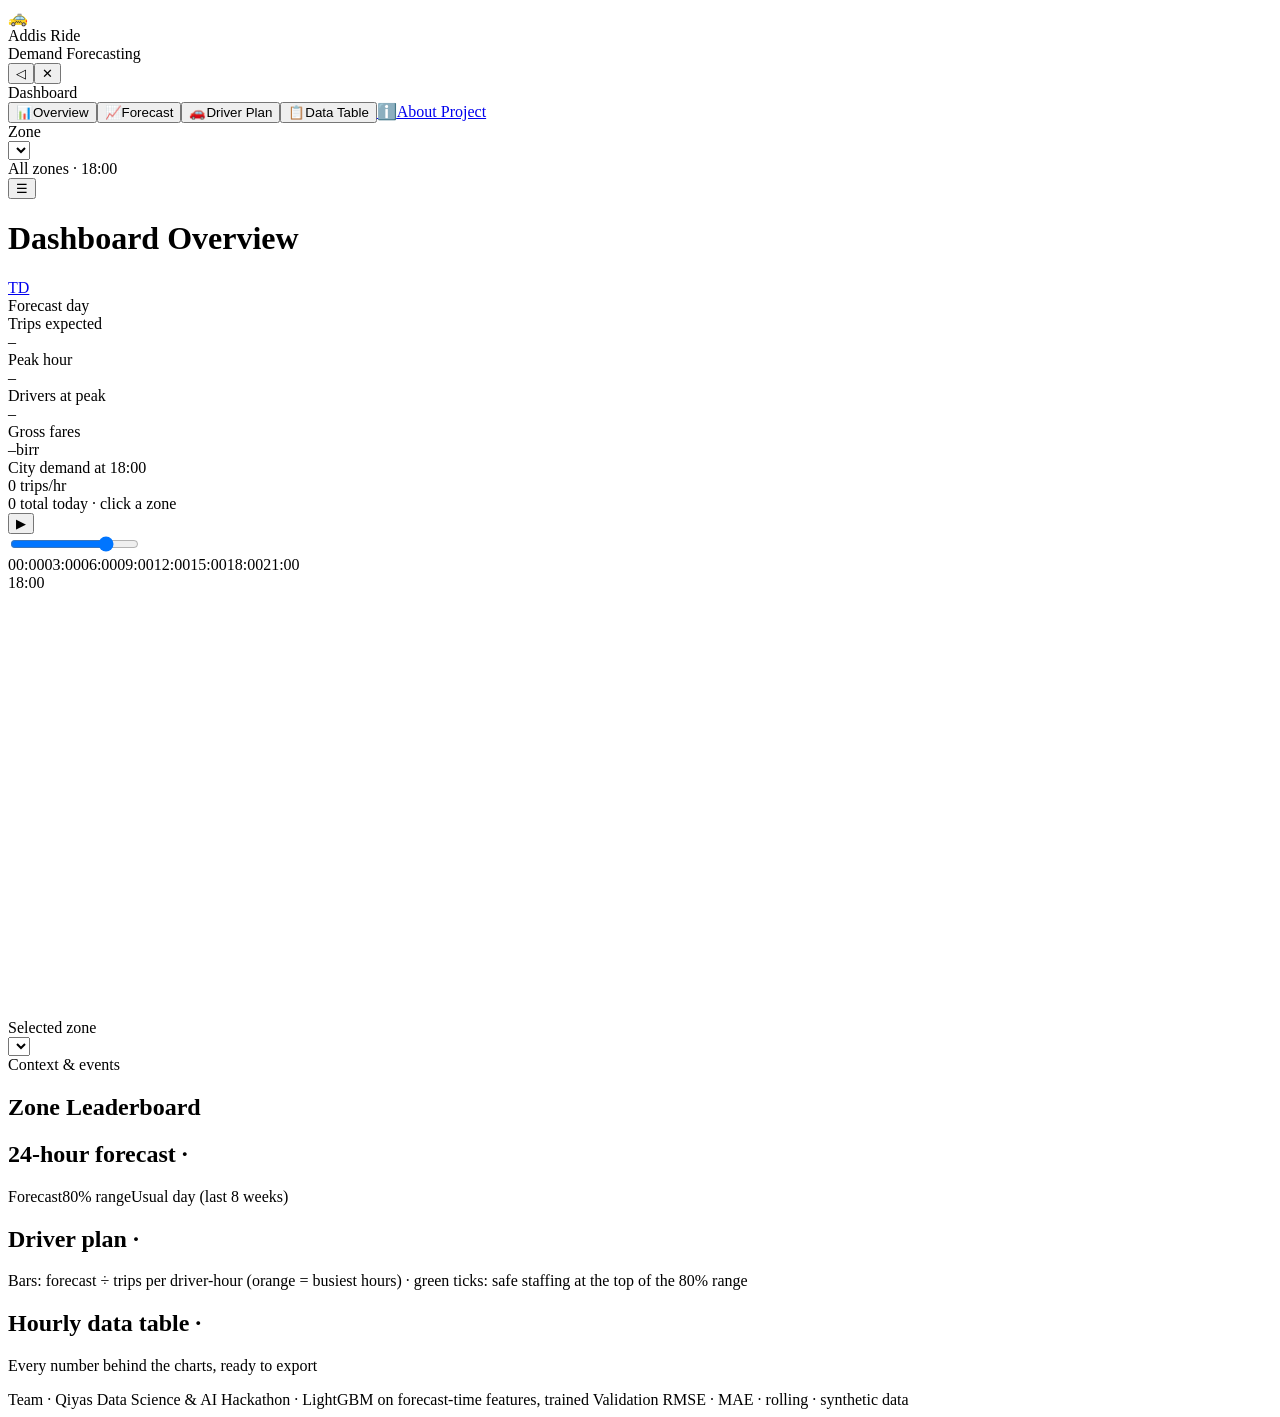
==== commit 8dd0d41d: "Tighten project description - README overview rewritten as problem, data, model and dashboard - Use " ====
--- a/app/web/out/index.html
+++ b/app/web/out/index.html
@@ -1,4 +1,4 @@
-<!DOCTYPE html><html lang="en" class="dark"><head><meta charSet="utf-8"/><meta name="viewport" content="width=device-width, initial-scale=1"/><link rel="stylesheet" href="/_next/static/chunks/0yfqikf81fogf.css" data-precedence="next"/><link rel="preload" as="script" fetchPriority="low" href="/_next/static/chunks/09lgyggnhjlha.js"/><script src="/_next/static/chunks/1xe70o59z_ja3.js" async=""></script><script src="/_next/static/chunks/1rj7ns8rte9vc.js" async=""></script><script src="/_next/static/chunks/turbopack-04xl-q75mjxiu.js" async=""></script><script src="/_next/static/chunks/3fntmmi971322.js" async=""></script><script src="/_next/static/chunks/1m41lhb_rxk4b.js" async=""></script><script src="/_next/static/chunks/3mzq09f1b3-0z.js" async=""></script><title>Addis Ride Demand · Forecast</title><meta name="description" content="Hourly ride-hailing demand forecasts for 12 Addis Ababa zones, 1–14 November 2025 — team teamdev."/><link rel="icon" href="/icon.svg?icon.2zyyqj_5y9bek.svg" sizes="any" type="image/svg+xml"/><script src="/_next/static/chunks/0cz1d0mv5g_q7.js" noModule=""></script></head><body class="min-h-screen bg-ink-950 font-sans"><div hidden=""><!--$--><!--/$--></div><div class="bg-grid flex min-h-screen"><div aria-hidden="true" class="fixed inset-0 z-40 bg-ink-950/60 backdrop-blur-sm transition-opacity lg:hidden pointer-events-none opacity-0"></div><aside aria-label="Dashboard navigation" class="fixed inset-y-0 left-0 z-40 flex flex-col border-r border-white/[.06] bg-ink-900/95 backdrop-blur-xl transition-all duration-300 ease-out
+<!DOCTYPE html><html lang="en" class="dark"><head><meta charSet="utf-8"/><meta name="viewport" content="width=device-width, initial-scale=1"/><link rel="stylesheet" href="/_next/static/chunks/1tehfb_68fu9t.css" data-precedence="next"/><link rel="preload" as="script" fetchPriority="low" href="/_next/static/chunks/09lgyggnhjlha.js"/><script src="/_next/static/chunks/1xe70o59z_ja3.js" async=""></script><script src="/_next/static/chunks/1rj7ns8rte9vc.js" async=""></script><script src="/_next/static/chunks/turbopack-04xl-q75mjxiu.js" async=""></script><script src="/_next/static/chunks/3fntmmi971322.js" async=""></script><script src="/_next/static/chunks/3391m65med_e1.js" async=""></script><script src="/_next/static/chunks/3r900ks6c9qch.js" async=""></script><title>Addis Ride Demand · Forecast</title><meta name="description" content="Hourly ride-hailing demand forecasts and driver planning for 12 Addis Ababa zones, 1–14 November 2025. Team teamdev, Qiyas Data Science &amp; AI Hackathon."/><link rel="icon" href="/icon.svg?icon.2zyyqj_5y9bek.svg" sizes="any" type="image/svg+xml"/><script src="/_next/static/chunks/0cz1d0mv5g_q7.js" noModule=""></script></head><body class="min-h-screen bg-ink-950 font-sans"><div hidden=""><!--$--><!--/$--></div><div class="bg-grid flex min-h-screen"><div aria-hidden="true" class="fixed inset-0 z-40 bg-ink-950/60 backdrop-blur-sm transition-opacity lg:hidden pointer-events-none opacity-0"></div><aside aria-label="Dashboard navigation" class="fixed inset-y-0 left-0 z-40 flex flex-col border-r border-white/[.06] bg-ink-900/95 backdrop-blur-xl transition-all duration-300 ease-out
                lg:sticky lg:top-0 lg:z-20 lg:h-screen lg:translate-x-0
                -translate-x-full
                w-[268px]"><div class="flex items-center gap-3 border-b border-white/[.06] py-4 px-4"><div class="grid h-11 w-11 shrink-0 place-items-center rounded-2xl bg-gradient-to-br from-accent to-[#ff4d6d] text-xl shadow-lg shadow-accent/30">🚕</div><div class="min-w-0 flex-1 leading-tight "><div class="text-[15px] font-bold tracking-tight text-white">Addis Ride</div><div class="text-[11px] font-medium text-slate-500">Demand Forecasting</div></div><button aria-label="Collapse sidebar" class="hidden h-9 w-9 shrink-0 place-items-center rounded-xl border border-white/10 text-slate-400 transition hover:bg-white/10 hover:text-white lg:grid ">◁</button><button aria-label="Close menu" class="grid h-9 w-9 shrink-0 place-items-center rounded-xl border border-white/10 text-slate-400 hover:bg-white/10 hover:text-white lg:hidden">✕</button></div><div class="scrollbar-thin flex min-h-0 flex-1 flex-col overflow-y-auto"><nav class="pt-5 px-4"><div class="px-1 pb-2 text-[10.5px] font-semibold uppercase tracking-[.16em] text-slate-500">Dashboard</div><div class="space-y-1"><button title="Overview" aria-current="true" class="flex w-full items-center gap-3 rounded-xl border px-3.5 py-2.5 text-[14px] font-semibold transition
@@ -11,4 +11,4 @@
     
     border-transparent text-slate-300 hover:bg-white/5 hover:text-white"><span class="text-base">📋</span><span class="">Data Table</span></button><a href="/about/" title="About this project" class="flex w-full items-center gap-3 rounded-xl border px-3.5 py-2.5 text-[14px] font-semibold transition
     
-    border-transparent text-slate-300 hover:bg-white/5 hover:text-white"><span class="text-base">ℹ️</span><span class="">About Project</span></a></div></nav><div class="mt-5 border-t border-white/[.06] px-4 pt-5 "><div class="px-1 pb-2 text-[10.5px] font-semibold uppercase tracking-[.16em] text-slate-500">Zone</div><select aria-label="Zone" class="w-full cursor-pointer rounded-xl border border-white/10 bg-ink-850 px-3.5 py-2.5 text-[15px] font-semibold text-white outline-none transition hover:border-white/20 focus:border-accent/60"></select></div><div class="mt-5 px-4 pb-4 "><div class="px-1 pb-2 text-[10.5px] font-semibold uppercase tracking-[.16em] text-slate-500">All zones · <!-- -->18:00</div><div class="space-y-0.5"></div></div></div></aside><main class="min-w-0 flex-1"><header class="sticky top-0 z-30 border-b border-white/[.06] bg-ink-950/75 backdrop-blur-xl"><div class="flex items-center gap-3 px-4 py-3.5 md:px-7"><button aria-label="Open menu" class="grid h-9 w-9 shrink-0 place-items-center rounded-xl border border-white/10 bg-white/5 text-slate-300 hover:bg-white/10 lg:hidden">☰</button><div class="min-w-0 leading-tight"><h1 class="truncate text-[19px] font-bold tracking-tight text-white">Dashboard Overview</h1><div class="truncate text-[12px] font-medium text-slate-500"></div></div><div class="ml-auto flex items-center gap-2"><a href="/about/" aria-label="About this project" title="About this project" class="grid h-9 w-9 place-items-center rounded-full bg-gradient-to-br from-accent to-violet text-[12px] font-bold text-white shadow-lg shadow-accent/20 transition hover:scale-105">TD</a></div></div></header><div class="space-y-5 px-4 py-5 md:px-7"><section id="overview" class="scroll-mt-24 space-y-5"><div class="scrollbar-thin flex items-center gap-2 overflow-x-auto pb-1"><span class="mr-1 shrink-0 text-[10.5px] font-semibold uppercase tracking-[.16em] text-slate-500">Forecast day</span></div><div class="grid grid-cols-2 gap-4 xl:grid-cols-4"><div class="glass relative overflow-hidden p-4"><div class="absolute -right-6 -top-6 h-20 w-20 rounded-full opacity-20 blur-2xl" style="background:#ff7a45"></div><div class="flex items-center gap-2 text-[11px] font-semibold uppercase tracking-[.12em] text-slate-500"><span class="h-2 w-2 rounded-full" style="background:#ff7a45"></span>Trips expected</div><div class="mt-2 text-[32px] font-bold leading-none tracking-tight text-white">–</div><div class="mt-2 text-xs text-slate-400"></div></div><div class="glass relative overflow-hidden p-4"><div class="absolute -right-6 -top-6 h-20 w-20 rounded-full opacity-20 blur-2xl" style="background:#4c9bff"></div><div class="flex items-center gap-2 text-[11px] font-semibold uppercase tracking-[.12em] text-slate-500"><span class="h-2 w-2 rounded-full" style="background:#4c9bff"></span>Peak hour</div><div class="mt-2 text-[32px] font-bold leading-none tracking-tight text-white">–</div><div class="mt-2 text-xs text-slate-400"></div></div><div class="glass relative overflow-hidden p-4"><div class="absolute -right-6 -top-6 h-20 w-20 rounded-full opacity-20 blur-2xl" style="background:#2bd4a4"></div><div class="flex items-center gap-2 text-[11px] font-semibold uppercase tracking-[.12em] text-slate-500"><span class="h-2 w-2 rounded-full" style="background:#2bd4a4"></span>Drivers at peak</div><div class="mt-2 text-[32px] font-bold leading-none tracking-tight text-white">–</div><div class="mt-2 text-xs text-slate-400"></div></div><div class="glass relative overflow-hidden p-4"><div class="absolute -right-6 -top-6 h-20 w-20 rounded-full opacity-20 blur-2xl" style="background:#a78bfa"></div><div class="flex items-center gap-2 text-[11px] font-semibold uppercase tracking-[.12em] text-slate-500"><span class="h-2 w-2 rounded-full" style="background:#a78bfa"></span>Gross fares</div><div class="mt-2 text-[32px] font-bold leading-none tracking-tight text-white">–<span class="ml-1.5 text-base font-semibold text-slate-400">birr</span></div><div class="mt-2 text-xs text-slate-400"></div></div></div><div class="grid gap-5 lg:grid-cols-12"><div class="glass relative min-w-0 overflow-hidden lg:col-span-7" style="min-height:560px"><div class="absolute inset-0"></div><div class="pointer-events-none absolute left-4 top-4 z-10"><div class="rounded-2xl border border-white/10 bg-ink-950/85 px-4 py-3 backdrop-blur"><div class="text-[10.5px] font-semibold uppercase tracking-[.14em] text-slate-500">City demand at <!-- -->18:00</div><div class="mt-0.5 text-2xl font-bold text-white">0<!-- --> <span class="text-sm font-medium text-slate-400">trips/hr</span></div><div class="text-xs text-slate-500">0<!-- --> total today · click a zone</div></div></div><div class="absolute inset-x-4 bottom-4 z-10"><div class="flex items-center gap-3 rounded-2xl border border-white/10 bg-ink-950/85 px-4 py-3 backdrop-blur"><button class="grid h-9 w-9 shrink-0 place-items-center rounded-full bg-accent text-white shadow-lg shadow-accent/30 transition hover:scale-105" aria-label="Play the day">▶</button><div class="flex-1"><input type="range" min="0" max="23" class="scrub" aria-label="Hour of day" value="18"/><div class="relative mt-1 h-3 text-[10px] font-medium text-slate-500"><span class="absolute -translate-x-1/2 " style="left:calc(9px + (100% - 18px) * 0)">00:00</span><span class="absolute -translate-x-1/2 hidden sm:inline" style="left:calc(9px + (100% - 18px) * 0.13043478260869565)">03:00</span><span class="absolute -translate-x-1/2 " style="left:calc(9px + (100% - 18px) * 0.2608695652173913)">06:00</span><span class="absolute -translate-x-1/2 hidden sm:inline" style="left:calc(9px + (100% - 18px) * 0.391304347826087)">09:00</span><span class="absolute -translate-x-1/2 " style="left:calc(9px + (100% - 18px) * 0.5217391304347826)">12:00</span><span class="absolute -translate-x-1/2 hidden sm:inline" style="left:calc(9px + (100% - 18px) * 0.6521739130434783)">15:00</span><span class="absolute -translate-x-1/2 " style="left:calc(9px + (100% - 18px) * 0.782608695652174)">18:00</span><span class="absolute -translate-x-1/2 hidden sm:inline" style="left:calc(9px + (100% - 18px) * 0.9130434782608695)">21:00</span></div></div><div class="w-16 text-right text-lg font-bold tabular-nums text-white">18:00</div></div></div></div><div class="flex min-w-0 flex-col gap-5 lg:col-span-5 lg:h-[560px]"><div class="glass shrink-0 p-5"><div class="flex items-start justify-between gap-4"><div class="min-w-0"><div class="text-[10.5px] font-semibold uppercase tracking-[.16em] text-slate-500">Selected zone</div><select aria-label="Selected zone" class="-ml-1 mt-0.5 max-w-full cursor-pointer rounded-lg bg-transparent px-1 text-[26px] font-bold tracking-tight text-white outline-none hover:bg-white/5"></select></div></div><div class="mt-4 border-t border-white/5 pt-4"><div class="mb-2 text-[10.5px] font-semibold uppercase tracking-[.16em] text-slate-500">Context &amp; events</div><div class="flex flex-wrap gap-2"></div></div></div><div class="glass flex min-h-0 flex-1 flex-col p-5"><div class="mb-2 flex items-baseline justify-between"><h2 class="text-[15px] font-bold tracking-tight text-white">Zone Leaderboard</h2><span class="text-[12px] text-slate-500"></span></div><div class="scrollbar-thin -mx-2 min-h-0 flex-1 space-y-0.5 overflow-y-auto px-2"></div></div></div></div></section><section id="forecast" class="glass scroll-mt-24 p-5"><div class="mb-3 flex flex-wrap items-end justify-between gap-3"><div><h2 class="text-lg font-bold tracking-tight text-white">24-hour forecast · </h2><p class="text-sm text-slate-400"></p></div><div class="flex flex-wrap gap-4 text-xs text-slate-400"><span class="flex items-center gap-2"><span class="h-0.5 w-5 rounded bg-accent"></span>Forecast</span><span class="flex items-center gap-2"><span class="h-3 w-5 rounded bg-accent/25"></span>80% range</span><span class="flex items-center gap-2"><span class="h-0 w-5 border-t-2 border-dashed border-slate-400"></span>Usual day (last 8 weeks)</span></div></div></section><section id="drivers" class="glass scroll-mt-24 p-5"><h2 class="text-lg font-bold tracking-tight text-white">Driver plan · </h2><p class="mb-3 text-sm text-slate-400">Bars: forecast ÷ <!-- --> trips per driver-hour (orange = busiest hours) ·<span class="text-mint"> green ticks</span>: safe staffing at the top of the 80% range</p><div class="grid gap-5 xl:grid-cols-12"><div class="min-w-0 xl:col-span-8"></div></div></section><section id="table" class="glass scroll-mt-24 overflow-hidden"><div class="flex flex-wrap items-center justify-between gap-3 px-5 py-4"><div><h2 class="text-lg font-bold tracking-tight text-white">Hourly data table · </h2><p class="text-sm text-slate-400">Every number behind the charts, ready to export</p></div></div></section><footer class="flex flex-wrap items-center justify-between gap-3 px-1 pb-4 pt-2 text-xs text-slate-500"><span>Team <!-- --> · Qiyas AI Hackathon #2 · LightGBM on <!-- --> forecast-time features, trained </span><span>Validation RMSE <!-- --> · MAE <!-- --> · rolling <!-- --> · synthetic data</span></footer></div></main></div><!--$--><!--/$--><script src="/_next/static/chunks/09lgyggnhjlha.js" id="_R_" async=""></script><script>(self.__next_f=self.__next_f||[]).push([0])</script><script>self.__next_f.push([1,"1:\"$Sreact.fragment\"\n2:I[39756,[\"/_next/static/chunks/3fntmmi971322.js\"],\"default\"]\n3:I[37457,[\"/_next/static/chunks/3fntmmi971322.js\"],\"default\"]\n4:I[47257,[\"/_next/static/chunks/3fntmmi971322.js\"],\"ClientPageRoot\"]\n5:I[31713,[\"/_next/static/chunks/3fntmmi971322.js\",\"/_next/static/chunks/1m41lhb_rxk4b.js\",\"/_next/static/chunks/3mzq09f1b3-0z.js\"],\"default\"]\n8:I[97367,[\"/_next/static/chunks/3fntmmi971322.js\"],\"OutletBoundary\"]\n9:\"$Sreact.suspense\"\nb:I[97367,[\"/_next/static/chunks/3fntmmi971322.js\"],\"ViewportBoundary\"]\nd:I[97367,[\"/_next/static/chunks/3fntmmi971322.js\"],\"MetadataBoundary\"]\nf:I[68027,[\"/_next/static/chunks/3fntmmi971322.js\"],\"default\",1]\n:HL[\"/_next/static/chunks/0yfqikf81fogf.css\",\"style\"]\n0:{\"P\":null,\"c\":[\"\",\"\"],\"q\":\"\",\"i\":false,\"f\":[[[\"\",{\"children\":[\"__PAGE__\",{},\"$undefined\",\"$undefined\",4608]},\"$undefined\",\"$undefined\",4624],[[\"$\",\"$1\",\"c\",{\"children\":[[[\"$\",\"link\",\"0\",{\"rel\":\"stylesheet\",\"href\":\"/_next/static/chunks/0yfqikf81fogf.css\",\"precedence\":\"next\",\"crossOrigin\":\"$undefined\",\"nonce\":\"$undefined\"}],[\"$\",\"script\",\"script-0\",{\"src\":\"/_next/static/chunks/3fntmmi971322.js\",\"async\":true,\"nonce\":\"$undefined\"}]],[\"$\",\"html\",null,{\"lang\":\"en\",\"className\":\"dark\",\"children\":[\"$\",\"body\",null,{\"className\":\"min-h-screen bg-ink-950 font-sans\",\"children\":[\"$\",\"$L2\",null,{\"parallelRouterKey\":\"children\",\"error\":\"$undefined\",\"errorStyles\":\"$undefined\",\"errorScripts\":\"$undefined\",\"template\":[\"$\",\"$L3\",null,{}],\"templateStyles\":\"$undefined\",\"templateScripts\":\"$undefined\",\"notFound\":[[[\"$\",\"title\",null,{\"children\":\"404: This page could not be found.\"}],[\"$\",\"div\",null,{\"style\":{\"fontFamily\":\"system-ui,\\\"Segoe UI\\\",Roboto,Helvetica,Arial,sans-serif,\\\"Apple Color Emoji\\\",\\\"Segoe UI Emoji\\\"\",\"height\":\"100vh\",\"textAlign\":\"center\",\"display\":\"flex\",\"flexDirection\":\"column\",\"alignItems\":\"center\",\"justifyContent\":\"center\"},\"children\":[\"$\",\"div\",null,{\"children\":[[\"$\",\"style\",null,{\"dangerouslySetInnerHTML\":{\"__html\":\"body{color:#000;background:#fff;margin:0}.next-error-h1{border-right:1px solid rgba(0,0,0,.3)}@media (prefers-color-scheme:dark){body{color:#fff;background:#000}.next-error-h1{border-right:1px solid rgba(255,255,255,.3)}}\"}}],[\"$\",\"h1\",null,{\"className\":\"next-error-h1\",\"style\":{\"display\":\"inline-block\",\"margin\":\"0 20px 0 0\",\"padding\":\"0 23px 0 0\",\"fontSize\":24,\"fontWeight\":500,\"verticalAlign\":\"top\",\"lineHeight\":\"49px\"},\"children\":404}],[\"$\",\"div\",null,{\"style\":{\"display\":\"inline-block\"},\"children\":[\"$\",\"h2\",null,{\"style\":{\"fontSize\":14,\"fontWeight\":400,\"lineHeight\":\"49px\",\"margin\":0},\"children\":\"This page could not be found.\"}]}]]}]}]],[]],\"forbidden\":\"$undefined\",\"unauthorized\":\"$undefined\"}]}]}]]}],{\"children\":[[\"$\",\"$1\",\"c\",{\"children\":[[\"$\",\"$L4\",null,{\"Component\":\"$5\",\"serverProvidedParams\":{\"searchParams\":{},\"params\":{},\"promises\":[\"$@6\",\"$@7\"]}}],[[\"$\",\"script\",\"script-0\",{\"src\":\"/_next/static/chunks/1m41lhb_rxk4b.js\",\"async\":true,\"nonce\":\"$undefined\"}],[\"$\",\"script\",\"script-1\",{\"src\":\"/_next/static/chunks/3mzq09f1b3-0z.js\",\"async\":true,\"nonce\":\"$undefined\"}]],[\"$\",\"$L8\",null,{\"children\":[\"$\",\"$9\",null,{\"name\":\"Next.MetadataOutlet\",\"children\":\"$@a\"}]}]]}],{},null,false,null]},null,false,null],[\"$\",\"$1\",\"h\",{\"children\":[null,[\"$\",\"$Lb\",null,{\"children\":\"$Lc\"}],[\"$\",\"div\",null,{\"hidden\":true,\"children\":[\"$\",\"$Ld\",null,{\"children\":[\"$\",\"$9\",null,{\"name\":\"Next.Metadata\",\"children\":\"$Le\"}]}]}],null]}],false]],\"m\":\"$undefined\",\"G\":[\"$f\",[[\"$\",\"link\",\"0\",{\"rel\":\"stylesheet\",\"href\":\"/_next/static/chunks/0yfqikf81fogf.css\",\"precedence\":\"next\",\"crossOrigin\":\"$undefined\",\"nonce\":\"$undefined\"}]]],\"S\":true,\"h\":null,\"r\":\"$undefined\",\"s\":\"$undefined\",\"a\":\"$undefined\",\"l\":\"$undefined\",\"p\":\"$undefined\",\"d\":\"$undefined\",\"b\":\"addis-ride-demand\"}\n6:{}\n7:\"$0:f:0:1:1:children:0:props:children:0:props:serverProvidedParams:params\"\nc:[[\"$\",\"meta\",\"0\",{\"charSet\":\"utf-8\"}],[\"$\",\"meta\",\"1\",{\"name\":\"viewport\",\"content\":\"width=device-width, initial-scale=1\"}]]\n10:I[27201,[\"/_next/static/chunks/3fntmmi971322.js\"],\"IconMark\"]\na:null\ne:[[\"$\",\"title\",\"0\",{\"children\":\"Addis Ride Demand · Forecast\"}],[\"$\",\"meta\",\"1\",{\"name\":\"description\",\"content\":\"Hourly ride-hailing demand forecasts for 12 Addis Ababa zones, 1–14 November 2025 — team teamdev.\"}],[\"$\",\"link\",\"2\",{\"rel\":\"icon\",\"href\":\"/icon.svg?icon.2zyyqj_5y9bek.svg\",\"sizes\":\"any\",\"type\":\"image/svg+xml\"}],[\"$\",\"$L10\",\"3\",{}]]\n"])</script></body></html>+    border-transparent text-slate-300 hover:bg-white/5 hover:text-white"><span class="text-base">ℹ️</span><span class="">About Project</span></a></div></nav><div class="mt-5 border-t border-white/[.06] px-4 pt-5 "><div class="px-1 pb-2 text-[10.5px] font-semibold uppercase tracking-[.16em] text-slate-500">Zone</div><select aria-label="Zone" class="w-full cursor-pointer rounded-xl border border-white/10 bg-ink-850 px-3.5 py-2.5 text-[15px] font-semibold text-white outline-none transition hover:border-white/20 focus:border-accent/60"></select></div><div class="mt-5 px-4 pb-4 "><div class="px-1 pb-2 text-[10.5px] font-semibold uppercase tracking-[.16em] text-slate-500">All zones · <!-- -->18:00</div><div class="space-y-0.5"></div></div></div></aside><main class="min-w-0 flex-1"><header class="sticky top-0 z-30 border-b border-white/[.06] bg-ink-950/75 backdrop-blur-xl"><div class="flex items-center gap-3 px-4 py-3.5 md:px-7"><button aria-label="Open menu" class="grid h-9 w-9 shrink-0 place-items-center rounded-xl border border-white/10 bg-white/5 text-slate-300 hover:bg-white/10 lg:hidden">☰</button><div class="min-w-0 leading-tight"><h1 class="truncate text-[19px] font-bold tracking-tight text-white">Dashboard Overview</h1><div class="truncate text-[12px] font-medium text-slate-500"></div></div><div class="ml-auto flex items-center gap-2"><a href="/about/" aria-label="About this project" title="About this project" class="grid h-9 w-9 place-items-center rounded-full bg-gradient-to-br from-accent to-violet text-[12px] font-bold text-white shadow-lg shadow-accent/20 transition hover:scale-105">TD</a></div></div></header><div class="space-y-5 px-4 py-5 md:px-7"><section id="overview" class="scroll-mt-24 space-y-5"><div class="scrollbar-thin flex items-center gap-2 overflow-x-auto pb-1"><span class="mr-1 shrink-0 text-[10.5px] font-semibold uppercase tracking-[.16em] text-slate-500">Forecast day</span></div><div class="grid grid-cols-2 gap-4 xl:grid-cols-4"><div class="glass relative overflow-hidden p-4"><div class="absolute -right-6 -top-6 h-20 w-20 rounded-full opacity-20 blur-2xl" style="background:#ff7a45"></div><div class="flex items-center gap-2 text-[11px] font-semibold uppercase tracking-[.12em] text-slate-500"><span class="h-2 w-2 rounded-full" style="background:#ff7a45"></span>Trips expected</div><div class="mt-2 text-[32px] font-bold leading-none tracking-tight text-white">–</div><div class="mt-2 text-xs text-slate-400"></div></div><div class="glass relative overflow-hidden p-4"><div class="absolute -right-6 -top-6 h-20 w-20 rounded-full opacity-20 blur-2xl" style="background:#4c9bff"></div><div class="flex items-center gap-2 text-[11px] font-semibold uppercase tracking-[.12em] text-slate-500"><span class="h-2 w-2 rounded-full" style="background:#4c9bff"></span>Peak hour</div><div class="mt-2 text-[32px] font-bold leading-none tracking-tight text-white">–</div><div class="mt-2 text-xs text-slate-400"></div></div><div class="glass relative overflow-hidden p-4"><div class="absolute -right-6 -top-6 h-20 w-20 rounded-full opacity-20 blur-2xl" style="background:#2bd4a4"></div><div class="flex items-center gap-2 text-[11px] font-semibold uppercase tracking-[.12em] text-slate-500"><span class="h-2 w-2 rounded-full" style="background:#2bd4a4"></span>Drivers at peak</div><div class="mt-2 text-[32px] font-bold leading-none tracking-tight text-white">–</div><div class="mt-2 text-xs text-slate-400"></div></div><div class="glass relative overflow-hidden p-4"><div class="absolute -right-6 -top-6 h-20 w-20 rounded-full opacity-20 blur-2xl" style="background:#a78bfa"></div><div class="flex items-center gap-2 text-[11px] font-semibold uppercase tracking-[.12em] text-slate-500"><span class="h-2 w-2 rounded-full" style="background:#a78bfa"></span>Gross fares</div><div class="mt-2 text-[32px] font-bold leading-none tracking-tight text-white">–<span class="ml-1.5 text-base font-semibold text-slate-400">birr</span></div><div class="mt-2 text-xs text-slate-400"></div></div></div><div class="grid gap-5 lg:grid-cols-12"><div class="glass relative min-w-0 overflow-hidden lg:col-span-7" style="min-height:560px"><div class="absolute inset-0"></div><div class="pointer-events-none absolute left-4 top-4 z-10"><div class="rounded-2xl border border-white/10 bg-ink-950/85 px-4 py-3 backdrop-blur"><div class="text-[10.5px] font-semibold uppercase tracking-[.14em] text-slate-500">City demand at <!-- -->18:00</div><div class="mt-0.5 text-2xl font-bold text-white">0<!-- --> <span class="text-sm font-medium text-slate-400">trips/hr</span></div><div class="text-xs text-slate-500">0<!-- --> total today · click a zone</div></div></div><div class="absolute inset-x-4 bottom-4 z-10"><div class="flex items-center gap-3 rounded-2xl border border-white/10 bg-ink-950/85 px-4 py-3 backdrop-blur"><button class="grid h-9 w-9 shrink-0 place-items-center rounded-full bg-accent text-white shadow-lg shadow-accent/30 transition hover:scale-105" aria-label="Play the day">▶</button><div class="flex-1"><input type="range" min="0" max="23" class="scrub" aria-label="Hour of day" value="18"/><div class="relative mt-1 h-3 text-[10px] font-medium text-slate-500"><span class="absolute -translate-x-1/2 " style="left:calc(9px + (100% - 18px) * 0)">00:00</span><span class="absolute -translate-x-1/2 hidden sm:inline" style="left:calc(9px + (100% - 18px) * 0.13043478260869565)">03:00</span><span class="absolute -translate-x-1/2 " style="left:calc(9px + (100% - 18px) * 0.2608695652173913)">06:00</span><span class="absolute -translate-x-1/2 hidden sm:inline" style="left:calc(9px + (100% - 18px) * 0.391304347826087)">09:00</span><span class="absolute -translate-x-1/2 " style="left:calc(9px + (100% - 18px) * 0.5217391304347826)">12:00</span><span class="absolute -translate-x-1/2 hidden sm:inline" style="left:calc(9px + (100% - 18px) * 0.6521739130434783)">15:00</span><span class="absolute -translate-x-1/2 " style="left:calc(9px + (100% - 18px) * 0.782608695652174)">18:00</span><span class="absolute -translate-x-1/2 hidden sm:inline" style="left:calc(9px + (100% - 18px) * 0.9130434782608695)">21:00</span></div></div><div class="w-16 text-right text-lg font-bold tabular-nums text-white">18:00</div></div></div></div><div class="flex min-w-0 flex-col gap-5 lg:col-span-5 lg:h-[560px]"><div class="glass shrink-0 p-5"><div class="flex items-start justify-between gap-4"><div class="min-w-0"><div class="text-[10.5px] font-semibold uppercase tracking-[.16em] text-slate-500">Selected zone</div><select aria-label="Selected zone" class="-ml-1 mt-0.5 max-w-full cursor-pointer rounded-lg bg-transparent px-1 text-[26px] font-bold tracking-tight text-white outline-none hover:bg-white/5"></select></div></div><div class="mt-4 border-t border-white/5 pt-4"><div class="mb-2 text-[10.5px] font-semibold uppercase tracking-[.16em] text-slate-500">Context &amp; events</div><div class="flex flex-wrap gap-2"></div></div></div><div class="glass flex min-h-0 flex-1 flex-col p-5"><div class="mb-2 flex items-baseline justify-between"><h2 class="text-[15px] font-bold tracking-tight text-white">Zone Leaderboard</h2><span class="text-[12px] text-slate-500"></span></div><div class="scrollbar-thin -mx-2 min-h-0 flex-1 space-y-0.5 overflow-y-auto px-2"></div></div></div></div></section><section id="forecast" class="glass scroll-mt-24 p-5"><div class="mb-3 flex flex-wrap items-end justify-between gap-3"><div><h2 class="text-lg font-bold tracking-tight text-white">24-hour forecast · </h2><p class="text-sm text-slate-400"></p></div><div class="flex flex-wrap gap-4 text-xs text-slate-400"><span class="flex items-center gap-2"><span class="h-0.5 w-5 rounded bg-accent"></span>Forecast</span><span class="flex items-center gap-2"><span class="h-3 w-5 rounded bg-accent/25"></span>80% range</span><span class="flex items-center gap-2"><span class="h-0 w-5 border-t-2 border-dashed border-slate-400"></span>Usual day (last 8 weeks)</span></div></div></section><section id="drivers" class="glass scroll-mt-24 p-5"><h2 class="text-lg font-bold tracking-tight text-white">Driver plan · </h2><p class="mb-3 text-sm text-slate-400">Bars: forecast ÷ <!-- --> trips per driver-hour (orange = busiest hours) ·<span class="text-mint"> green ticks</span>: safe staffing at the top of the 80% range</p><div class="grid gap-5 xl:grid-cols-12"><div class="min-w-0 xl:col-span-8"></div></div></section><section id="table" class="glass scroll-mt-24 overflow-hidden"><div class="flex flex-wrap items-center justify-between gap-3 px-5 py-4"><div><h2 class="text-lg font-bold tracking-tight text-white">Hourly data table · </h2><p class="text-sm text-slate-400">Every number behind the charts, ready to export</p></div></div></section><footer class="flex flex-wrap items-center justify-between gap-3 px-1 pb-4 pt-2 text-xs text-slate-500"><span>Team <!-- --> · Qiyas Data Science &amp; AI Hackathon · LightGBM on <!-- --> forecast-time features, trained </span><span>Validation RMSE <!-- --> · MAE <!-- --> · rolling <!-- --> · synthetic data</span></footer></div></main></div><!--$--><!--/$--><script src="/_next/static/chunks/09lgyggnhjlha.js" id="_R_" async=""></script><script>(self.__next_f=self.__next_f||[]).push([0])</script><script>self.__next_f.push([1,"1:\"$Sreact.fragment\"\n2:I[39756,[\"/_next/static/chunks/3fntmmi971322.js\"],\"default\"]\n3:I[37457,[\"/_next/static/chunks/3fntmmi971322.js\"],\"default\"]\n4:I[47257,[\"/_next/static/chunks/3fntmmi971322.js\"],\"ClientPageRoot\"]\n5:I[31713,[\"/_next/static/chunks/3fntmmi971322.js\",\"/_next/static/chunks/3391m65med_e1.js\",\"/_next/static/chunks/3r900ks6c9qch.js\"],\"default\"]\n8:I[97367,[\"/_next/static/chunks/3fntmmi971322.js\"],\"OutletBoundary\"]\n9:\"$Sreact.suspense\"\nb:I[97367,[\"/_next/static/chunks/3fntmmi971322.js\"],\"ViewportBoundary\"]\nd:I[97367,[\"/_next/static/chunks/3fntmmi971322.js\"],\"MetadataBoundary\"]\nf:I[68027,[\"/_next/static/chunks/3fntmmi971322.js\"],\"default\",1]\n:HL[\"/_next/static/chunks/1tehfb_68fu9t.css\",\"style\"]\n0:{\"P\":null,\"c\":[\"\",\"\"],\"q\":\"\",\"i\":false,\"f\":[[[\"\",{\"children\":[\"__PAGE__\",{},\"$undefined\",\"$undefined\",4608]},\"$undefined\",\"$undefined\",4624],[[\"$\",\"$1\",\"c\",{\"children\":[[[\"$\",\"link\",\"0\",{\"rel\":\"stylesheet\",\"href\":\"/_next/static/chunks/1tehfb_68fu9t.css\",\"precedence\":\"next\",\"crossOrigin\":\"$undefined\",\"nonce\":\"$undefined\"}],[\"$\",\"script\",\"script-0\",{\"src\":\"/_next/static/chunks/3fntmmi971322.js\",\"async\":true,\"nonce\":\"$undefined\"}]],[\"$\",\"html\",null,{\"lang\":\"en\",\"className\":\"dark\",\"children\":[\"$\",\"body\",null,{\"className\":\"min-h-screen bg-ink-950 font-sans\",\"children\":[\"$\",\"$L2\",null,{\"parallelRouterKey\":\"children\",\"error\":\"$undefined\",\"errorStyles\":\"$undefined\",\"errorScripts\":\"$undefined\",\"template\":[\"$\",\"$L3\",null,{}],\"templateStyles\":\"$undefined\",\"templateScripts\":\"$undefined\",\"notFound\":[[[\"$\",\"title\",null,{\"children\":\"404: This page could not be found.\"}],[\"$\",\"div\",null,{\"style\":{\"fontFamily\":\"system-ui,\\\"Segoe UI\\\",Roboto,Helvetica,Arial,sans-serif,\\\"Apple Color Emoji\\\",\\\"Segoe UI Emoji\\\"\",\"height\":\"100vh\",\"textAlign\":\"center\",\"display\":\"flex\",\"flexDirection\":\"column\",\"alignItems\":\"center\",\"justifyContent\":\"center\"},\"children\":[\"$\",\"div\",null,{\"children\":[[\"$\",\"style\",null,{\"dangerouslySetInnerHTML\":{\"__html\":\"body{color:#000;background:#fff;margin:0}.next-error-h1{border-right:1px solid rgba(0,0,0,.3)}@media (prefers-color-scheme:dark){body{color:#fff;background:#000}.next-error-h1{border-right:1px solid rgba(255,255,255,.3)}}\"}}],[\"$\",\"h1\",null,{\"className\":\"next-error-h1\",\"style\":{\"display\":\"inline-block\",\"margin\":\"0 20px 0 0\",\"padding\":\"0 23px 0 0\",\"fontSize\":24,\"fontWeight\":500,\"verticalAlign\":\"top\",\"lineHeight\":\"49px\"},\"children\":404}],[\"$\",\"div\",null,{\"style\":{\"display\":\"inline-block\"},\"children\":[\"$\",\"h2\",null,{\"style\":{\"fontSize\":14,\"fontWeight\":400,\"lineHeight\":\"49px\",\"margin\":0},\"children\":\"This page could not be found.\"}]}]]}]}]],[]],\"forbidden\":\"$undefined\",\"unauthorized\":\"$undefined\"}]}]}]]}],{\"children\":[[\"$\",\"$1\",\"c\",{\"children\":[[\"$\",\"$L4\",null,{\"Component\":\"$5\",\"serverProvidedParams\":{\"searchParams\":{},\"params\":{},\"promises\":[\"$@6\",\"$@7\"]}}],[[\"$\",\"script\",\"script-0\",{\"src\":\"/_next/static/chunks/3391m65med_e1.js\",\"async\":true,\"nonce\":\"$undefined\"}],[\"$\",\"script\",\"script-1\",{\"src\":\"/_next/static/chunks/3r900ks6c9qch.js\",\"async\":true,\"nonce\":\"$undefined\"}]],[\"$\",\"$L8\",null,{\"children\":[\"$\",\"$9\",null,{\"name\":\"Next.MetadataOutlet\",\"children\":\"$@a\"}]}]]}],{},null,false,null]},null,false,null],[\"$\",\"$1\",\"h\",{\"children\":[null,[\"$\",\"$Lb\",null,{\"children\":\"$Lc\"}],[\"$\",\"div\",null,{\"hidden\":true,\"children\":[\"$\",\"$Ld\",null,{\"children\":[\"$\",\"$9\",null,{\"name\":\"Next.Metadata\",\"children\":\"$Le\"}]}]}],null]}],false]],\"m\":\"$undefined\",\"G\":[\"$f\",[[\"$\",\"link\",\"0\",{\"rel\":\"stylesheet\",\"href\":\"/_next/static/chunks/1tehfb_68fu9t.css\",\"precedence\":\"next\",\"crossOrigin\":\"$undefined\",\"nonce\":\"$undefined\"}]]],\"S\":true,\"h\":null,\"r\":\"$undefined\",\"s\":\"$undefined\",\"a\":\"$undefined\",\"l\":\"$undefined\",\"p\":\"$undefined\",\"d\":\"$undefined\",\"b\":\"addis-ride-demand\"}\n6:{}\n7:\"$0:f:0:1:1:children:0:props:children:0:props:serverProvidedParams:params\"\nc:[[\"$\",\"meta\",\"0\",{\"charSet\":\"utf-8\"}],[\"$\",\"meta\",\"1\",{\"name\":\"viewport\",\"content\":\"width=device-width, initial-scale=1\"}]]\n10:I[27201,[\"/_next/static/chunks/3fntmmi971322.js\"],\"IconMark\"]\na:null\ne:[[\"$\",\"title\",\"0\",{\"children\":\"Addis Ride Demand · Forecast\"}],[\"$\",\"meta\",\"1\",{\"name\":\"description\",\"content\":\"Hourly ride-hailing demand forecasts and driver planning for 12 Addis Ababa zones, 1–14 November 2025. Team teamdev, Qiyas Data Science \u0026 AI Hackathon.\"}],[\"$\",\"link\",\"2\",{\"rel\":\"icon\",\"href\":\"/icon.svg?icon.2zyyqj_5y9bek.svg\",\"sizes\":\"any\",\"type\":\"image/svg+xml\"}],[\"$\",\"$L10\",\"3\",{}]]\n"])</script></body></html>
